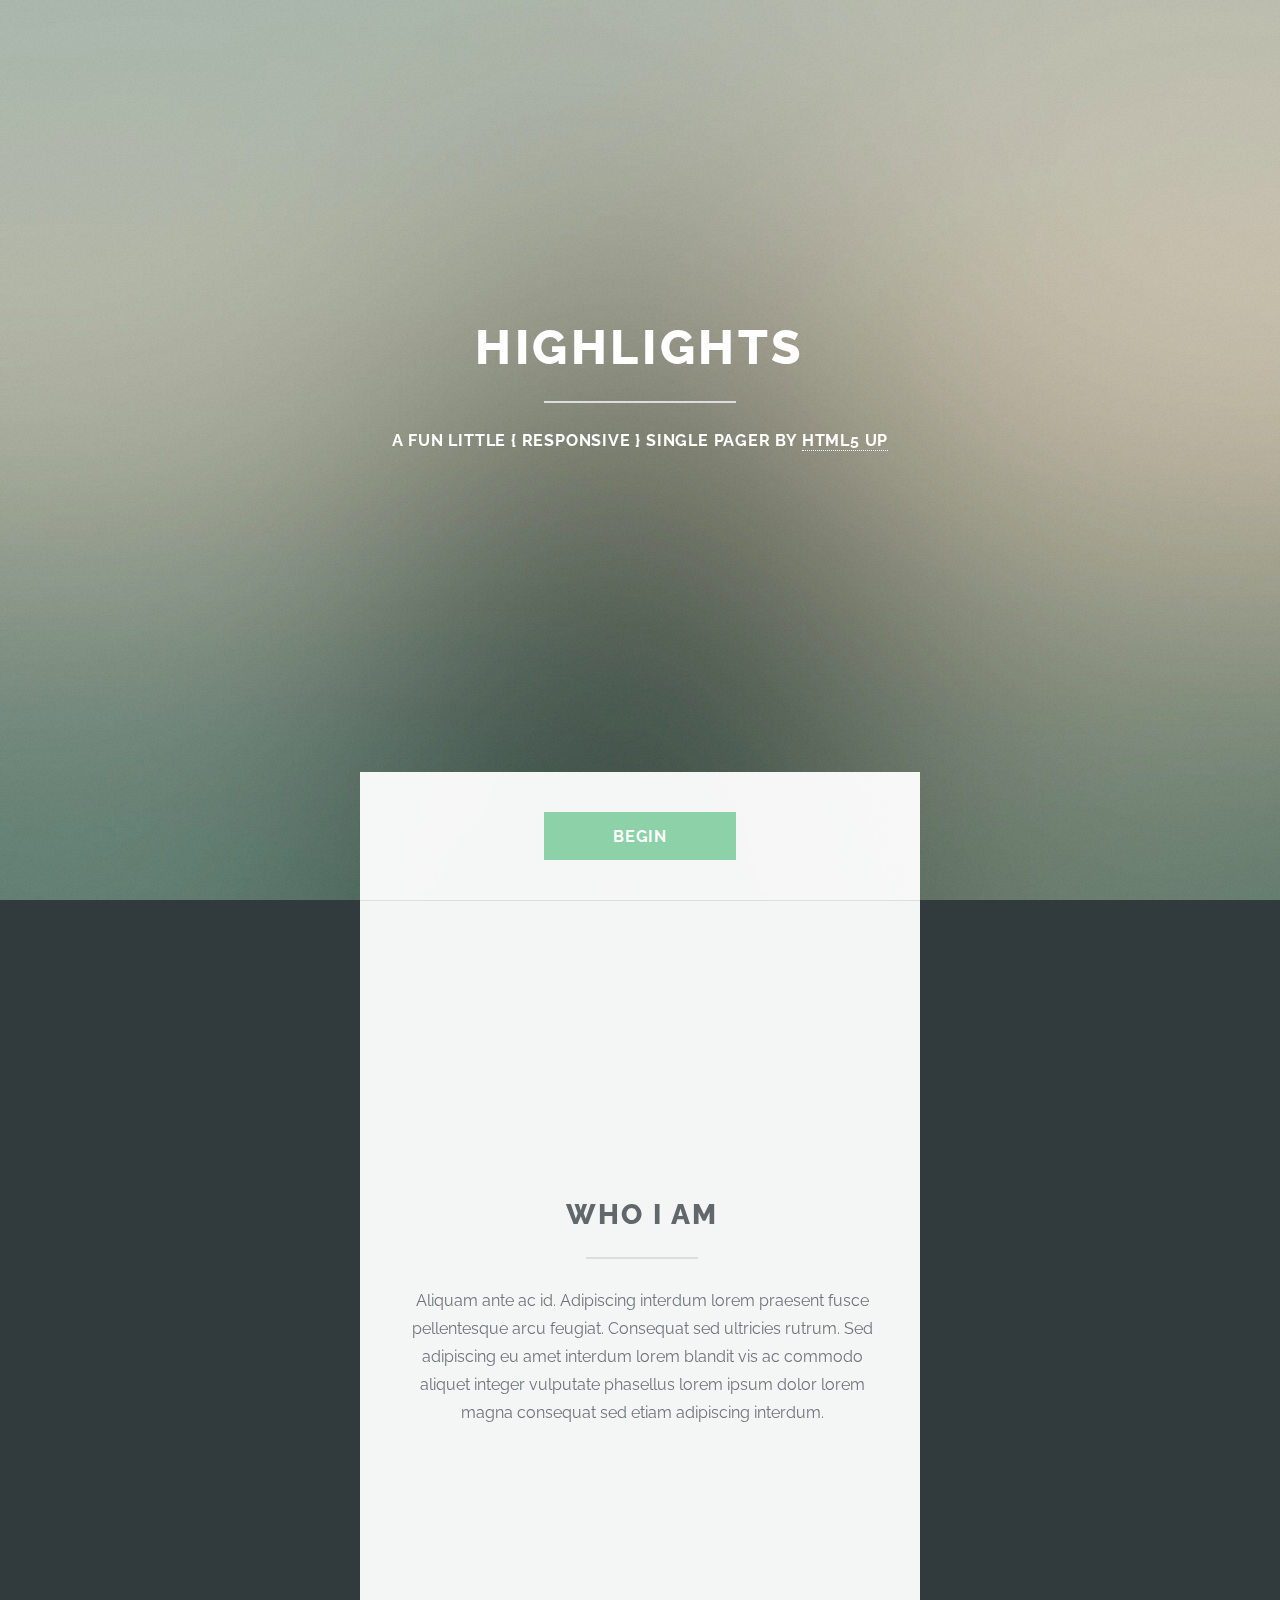
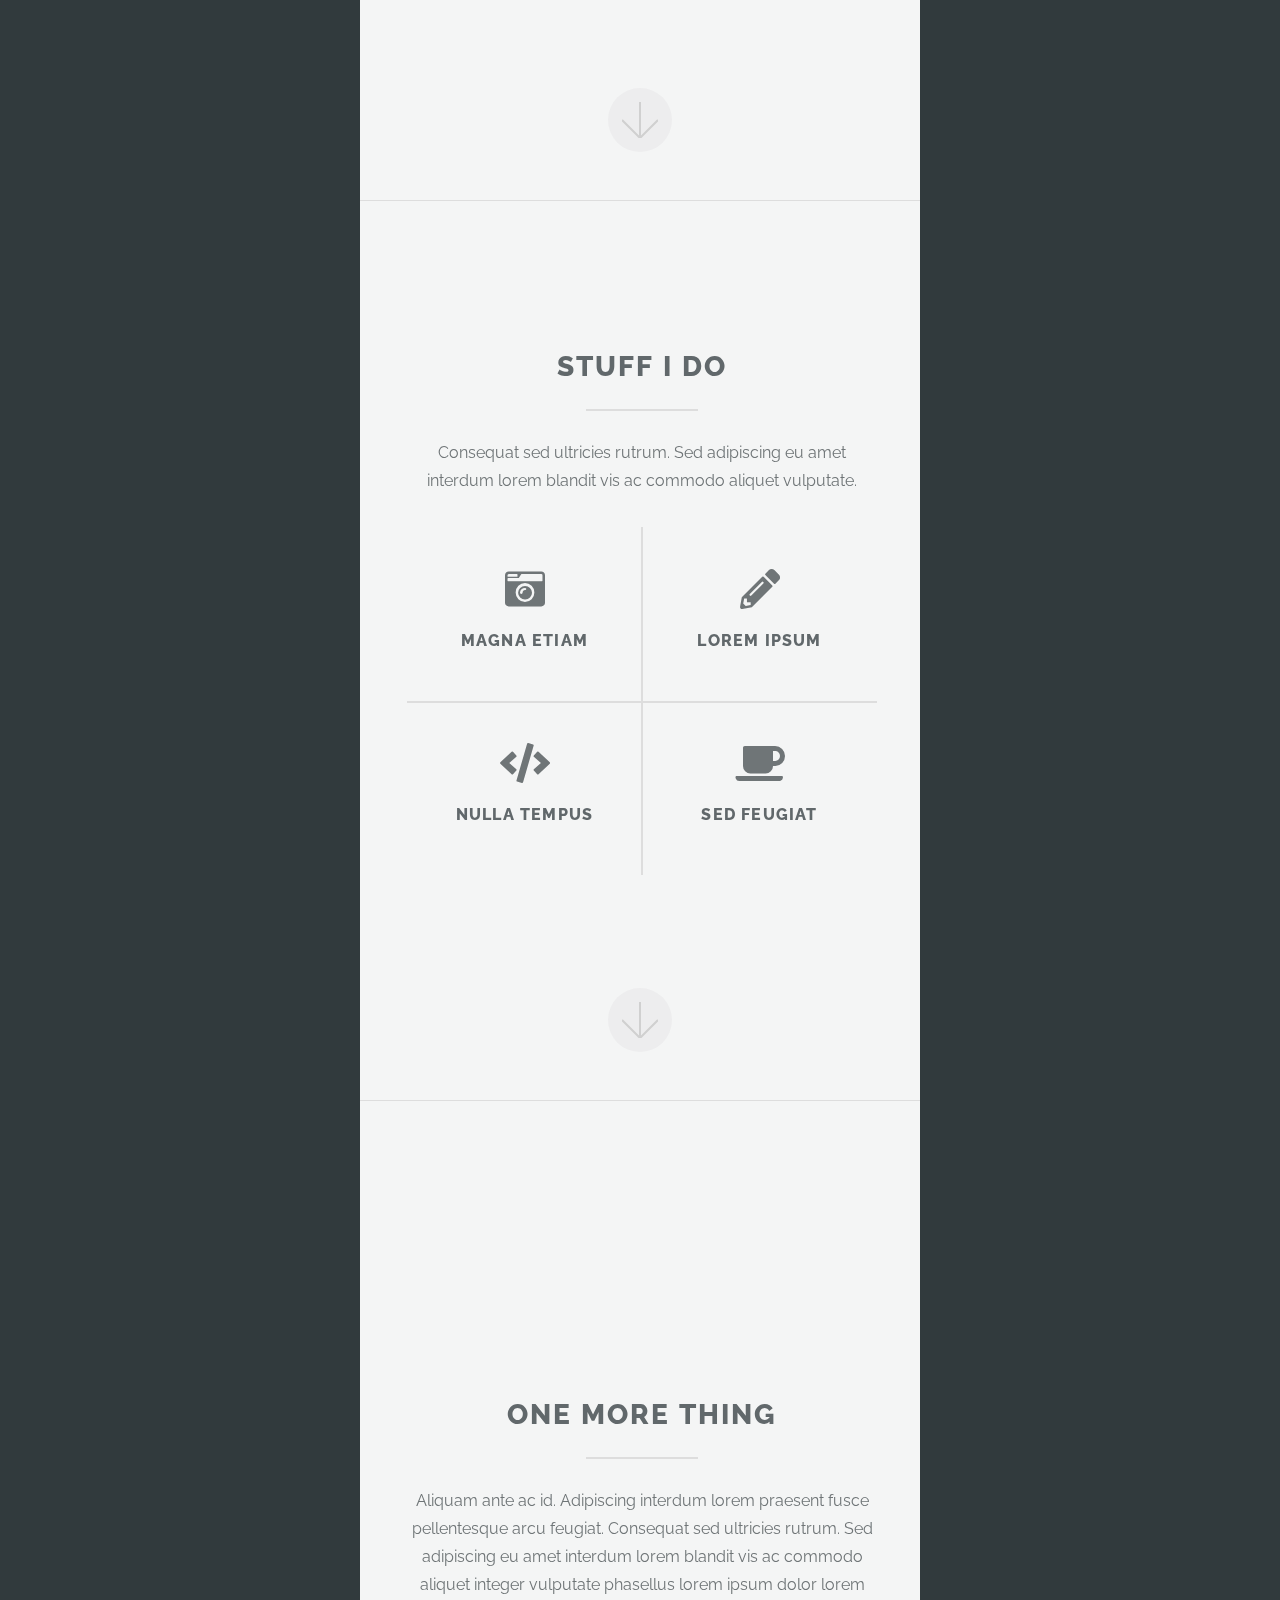
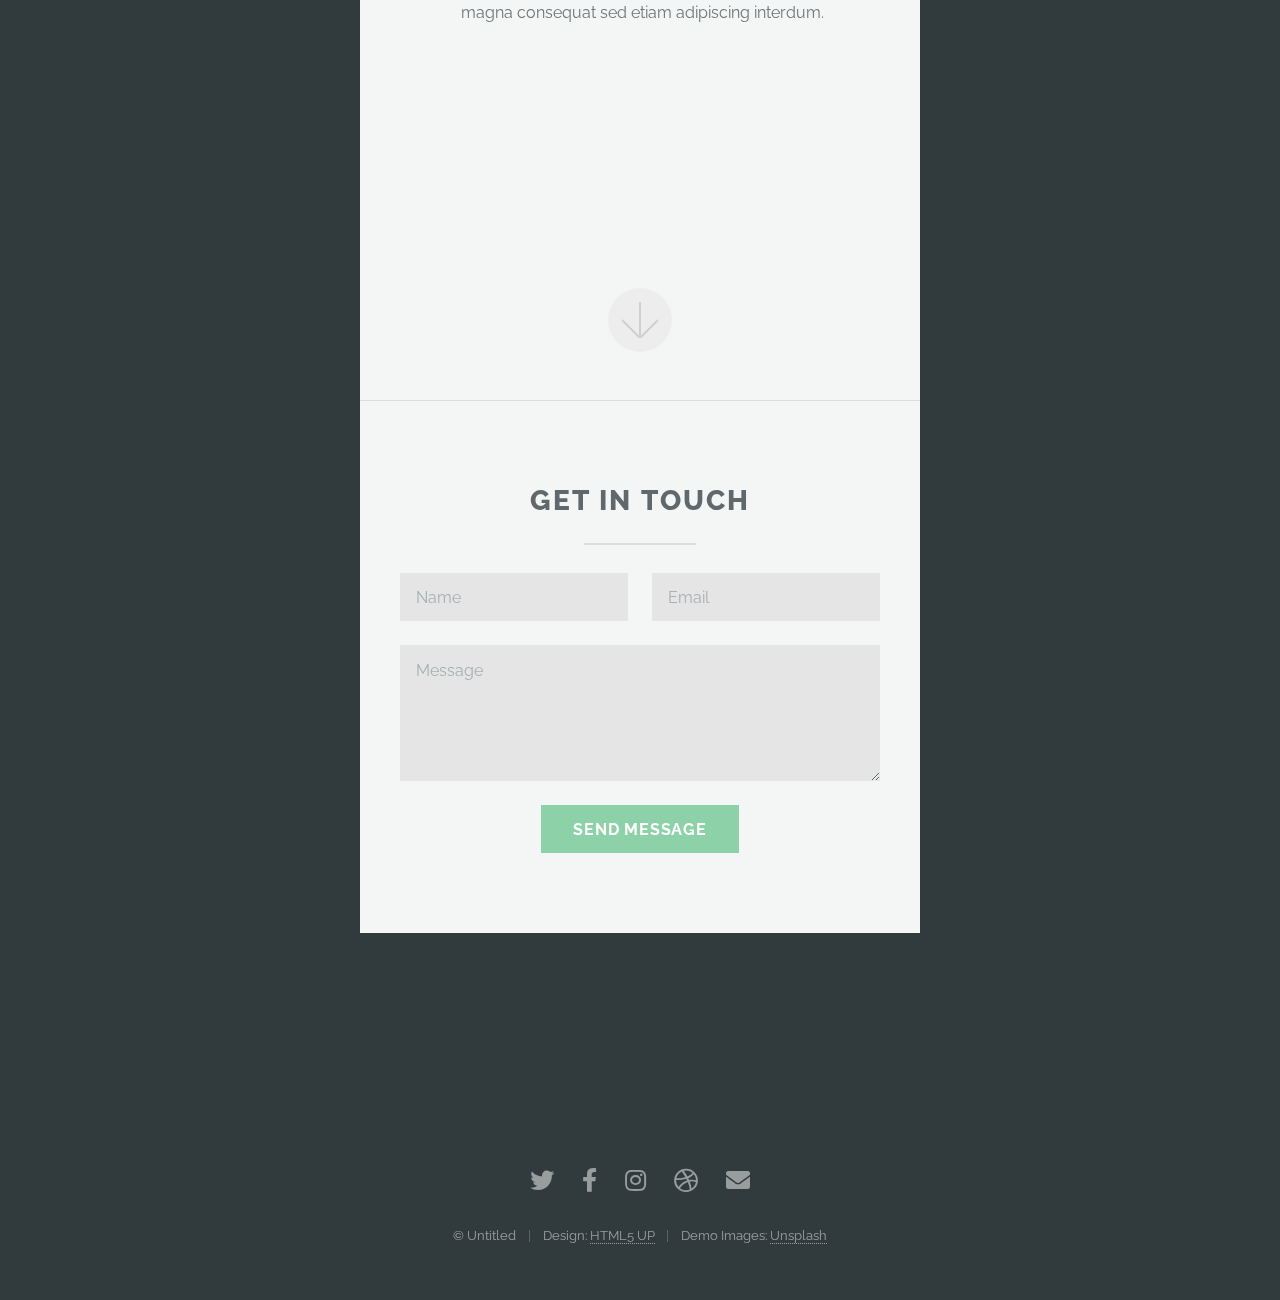
==== index.html @ 82fbf10f "00" ====
<!DOCTYPE HTML>
<!--
	Highlights by HTML5 UP
	html5up.net | @ajlkn
	Free for personal and commercial use under the CCA 3.0 license (html5up.net/license)
-->
<html>
	<head>
		<title>Highlights by HTML5 UP</title>
		<meta charset="utf-8" />
		<meta name="viewport" content="width=device-width, initial-scale=1, user-scalable=no" />
		<link rel="stylesheet" href="assets/css/main.css" />
	</head>
	<body class="is-preload">

		<!-- Header -->
			<section id="header">
				<header class="major">
					<h1>Highlights</h1>
					<p>A fun little { responsive } single pager by <a href="http://html5up.net">HTML5 UP</a></p>
				</header>
				<div class="container">
					<ul class="actions special">
						<li><a href="#one" class="button primary scrolly">Begin</a></li>
					</ul>
				</div>
			</section>

		<!-- One -->
			<section id="one" class="main special">
				<div class="container">
					<span class="image fit primary"><img src="images/pic01.jpg" alt="" /></span>
					<div class="content">
						<header class="major">
							<h2>Who I am</h2>
						</header>
						<p>Aliquam ante ac id. Adipiscing interdum lorem praesent fusce pellentesque arcu feugiat. Consequat sed ultricies rutrum. Sed adipiscing eu amet interdum lorem blandit vis ac commodo aliquet integer vulputate phasellus lorem ipsum dolor lorem magna consequat sed etiam adipiscing interdum.</p>
					</div>
					<a href="#two" class="goto-next scrolly">Next</a>
				</div>
			</section>

		<!-- Two -->
			<section id="two" class="main special">
				<div class="container">
					<span class="image fit primary"><img src="images/pic02.jpg" alt="" /></span>
					<div class="content">
						<header class="major">
							<h2>Stuff I do</h2>
						</header>
						<p>Consequat sed ultricies rutrum. Sed adipiscing eu amet interdum lorem blandit vis ac commodo aliquet vulputate.</p>
						<ul class="icons-grid">
							<li>
								<span class="icon solid major fa-camera-retro"></span>
								<h3>Magna Etiam</h3>
							</li>
							<li>
								<span class="icon solid major fa-pencil-alt"></span>
								<h3>Lorem Ipsum</h3>
							</li>
							<li>
								<span class="icon solid major fa-code"></span>
								<h3>Nulla Tempus</h3>
							</li>
							<li>
								<span class="icon solid major fa-coffee"></span>
								<h3>Sed Feugiat</h3>
							</li>
						</ul>
					</div>
					<a href="#three" class="goto-next scrolly">Next</a>
				</div>
			</section>

		<!-- Three -->
			<section id="three" class="main special">
				<div class="container">
					<span class="image fit primary"><img src="images/pic03.jpg" alt="" /></span>
					<div class="content">
						<header class="major">
							<h2>One more thing</h2>
						</header>
						<p>Aliquam ante ac id. Adipiscing interdum lorem praesent fusce pellentesque arcu feugiat. Consequat sed ultricies rutrum. Sed adipiscing eu amet interdum lorem blandit vis ac commodo aliquet integer vulputate phasellus lorem ipsum dolor lorem magna consequat sed etiam adipiscing interdum.</p>
					</div>
					<a href="#footer" class="goto-next scrolly">Next</a>
				</div>
			</section>

		<!-- Four -->
		<!--
			<section id="four" class="main">
				<div class="container">
					<div class="content">
						<header class="major">
							<h2>Elements</h2>
						</header>
						<section>
							<h4>Text</h4>
							<p>This is <b>bold</b> and this is <strong>strong</strong>. This is <i>italic</i> and this is <em>emphasized</em>.
							This is <sup>superscript</sup> text and this is <sub>subscript</sub> text.
							This is <u>underlined</u> and this is code: <code>for (;;) { ... }</code>. Finally, <a href="#">this is a link</a>.</p>
							<hr />
							<header>
								<h4>Heading with a Subtitle</h4>
								<p>Lorem ipsum dolor sit amet nullam id egestas urna aliquam</p>
							</header>
							<p>Nunc lacinia ante nunc ac lobortis. Interdum adipiscing gravida odio porttitor sem non mi integer non faucibus ornare mi ut ante amet placerat aliquet. Volutpat eu sed ante lacinia sapien lorem accumsan varius montes viverra nibh in adipiscing blandit tempus accumsan.</p>
							<header>
								<h5>Heading with a Subtitle</h5>
								<p>Lorem ipsum dolor sit amet nullam id egestas urna aliquam</p>
							</header>
							<p>Nunc lacinia ante nunc ac lobortis. Interdum adipiscing gravida odio porttitor sem non mi integer non faucibus ornare mi ut ante amet placerat aliquet. Volutpat eu sed ante lacinia sapien lorem accumsan varius montes viverra nibh in adipiscing blandit tempus accumsan.</p>
							<hr />
							<h2>Heading Level 2</h2>
							<h3>Heading Level 3</h3>
							<h4>Heading Level 4</h4>
							<h5>Heading Level 5</h5>
							<h6>Heading Level 6</h6>
							<hr />
							<h5>Blockquote</h5>
							<blockquote>Fringilla nisl. Donec accumsan interdum nisi, quis tincidunt felis sagittis eget tempus euismod. Vestibulum ante ipsum primis in faucibus vestibulum. Blandit adipiscing eu felis iaculis volutpat ac adipiscing accumsan faucibus. Vestibulum ante ipsum primis in faucibus lorem ipsum dolor sit amet nullam adipiscing eu felis.</blockquote>
							<h5>Preformatted</h5>
							<pre><code>i = 0;

while (!deck.isInOrder()) {
  print 'Iteration ' + i;
  deck.shuffle();
  i++;
}

print 'It took ' + i + ' iterations to sort the deck.';</code></pre>
						</section>

						<section>
							<h4>Lists</h4>
							<div class="row">
								<div class="col-6 col-12-medium">
									<h5>Unordered</h5>
									<ul>
										<li>Dolor pulvinar etiam.</li>
										<li>Sagittis adipiscing.</li>
										<li>Felis enim feugiat.</li>
									</ul>
									<h5>Alternate</h5>
									<ul class="alt">
										<li>Dolor pulvinar etiam.</li>
										<li>Sagittis adipiscing.</li>
										<li>Felis enim feugiat.</li>
									</ul>
								</div>
								<div class="col-6 col-12-medium">
									<h5>Ordered</h5>
									<ol>
										<li>Dolor pulvinar etiam.</li>
										<li>Etiam vel felis viverra.</li>
										<li>Felis enim feugiat.</li>
										<li>Dolor pulvinar etiam.</li>
										<li>Etiam vel felis lorem.</li>
										<li>Felis enim et feugiat.</li>
									</ol>
									<h5>Icons</h5>
									<ul class="icons">
										<li><a href="#" class="icon brands fa-twitter"><span class="label">Twitter</span></a></li>
										<li><a href="#" class="icon brands fa-facebook-f"><span class="label">Facebook</span></a></li>
										<li><a href="#" class="icon brands fa-instagram"><span class="label">Instagram</span></a></li>
										<li><a href="#" class="icon brands fa-github"><span class="label">Github</span></a></li>
									</ul>
								</div>
							</div>
							<h5>Actions</h5>
							<ul class="actions">
								<li><a href="#" class="button primary">Default</a></li>
								<li><a href="#" class="button">Default</a></li>
							</ul>
							<ul class="actions small">
								<li><a href="#" class="button primary small">Small</a></li>
								<li><a href="#" class="button small">Small</a></li>
							</ul>
							<div class="row">
								<div class="col-6 col-12-small">
									<ul class="actions stacked">
										<li><a href="#" class="button primary">Default</a></li>
										<li><a href="#" class="button">Default</a></li>
									</ul>
								</div>
								<div class="col-6 col-12-small">
									<ul class="actions stacked">
										<li><a href="#" class="button primary small">Small</a></li>
										<li><a href="#" class="button small">Small</a></li>
									</ul>
								</div>
								<div class="col-6 col-12-small">
									<ul class="actions stacked">
										<li><a href="#" class="button primary fit">Default</a></li>
										<li><a href="#" class="button fit">Default</a></li>
									</ul>
								</div>
								<div class="col-6 col-12-small">
									<ul class="actions stacked">
										<li><a href="#" class="button primary small fit">Small</a></li>
										<li><a href="#" class="button small fit">Small</a></li>
									</ul>
								</div>
							</div>
						</section>

						<section>
							<h4>Table</h4>
							<h5>Default</h5>
							<div class="table-wrapper">
								<table>
									<thead>
										<tr>
											<th>Name</th>
											<th>Description</th>
											<th>Price</th>
										</tr>
									</thead>
									<tbody>
										<tr>
											<td>Item One</td>
											<td>Ante turpis integer aliquet porttitor.</td>
											<td>29.99</td>
										</tr>
										<tr>
											<td>Item Two</td>
											<td>Vis ac commodo adipiscing arcu aliquet.</td>
											<td>19.99</td>
										</tr>
										<tr>
											<td>Item Three</td>
											<td> Morbi faucibus arcu accumsan lorem.</td>
											<td>29.99</td>
										</tr>
										<tr>
											<td>Item Four</td>
											<td>Vitae integer tempus condimentum.</td>
											<td>19.99</td>
										</tr>
										<tr>
											<td>Item Five</td>
											<td>Ante turpis integer aliquet porttitor.</td>
											<td>29.99</td>
										</tr>
									</tbody>
									<tfoot>
										<tr>
											<td colspan="2"></td>
											<td>100.00</td>
										</tr>
									</tfoot>
								</table>
							</div>

							<h5>Alternate</h5>
							<div class="table-wrapper">
								<table class="alt">
									<thead>
										<tr>
											<th>Name</th>
											<th>Description</th>
											<th>Price</th>
										</tr>
									</thead>
									<tbody>
										<tr>
											<td>Item One</td>
											<td>Ante turpis integer aliquet porttitor.</td>
											<td>29.99</td>
										</tr>
										<tr>
											<td>Item Two</td>
											<td>Vis ac commodo adipiscing arcu aliquet.</td>
											<td>19.99</td>
										</tr>
										<tr>
											<td>Item Three</td>
											<td> Morbi faucibus arcu accumsan lorem.</td>
											<td>29.99</td>
										</tr>
										<tr>
											<td>Item Four</td>
											<td>Vitae integer tempus condimentum.</td>
											<td>19.99</td>
										</tr>
										<tr>
											<td>Item Five</td>
											<td>Ante turpis integer aliquet porttitor.</td>
											<td>29.99</td>
										</tr>
									</tbody>
									<tfoot>
										<tr>
											<td colspan="2"></td>
											<td>100.00</td>
										</tr>
									</tfoot>
								</table>
							</div>
						</section>

						<section>
							<h4>Buttons</h4>
							<ul class="actions">
								<li><a href="#" class="button primary">Primary</a></li>
								<li><a href="#" class="button">Default</a></li>
							</ul>
							<ul class="actions">
								<li><a href="#" class="button">Default</a></li>
								<li><a href="#" class="button small">Small</a></li>
							</ul>
							<ul class="actions fit">
								<li><a href="#" class="button primary fit">Fit</a></li>
								<li><a href="#" class="button fit">Fit</a></li>
							</ul>
							<ul class="actions fit small">
								<li><a href="#" class="button primary fit small">Fit + Small</a></li>
								<li><a href="#" class="button fit small">Fit + Small</a></li>
							</ul>
							<ul class="actions">
								<li><a href="#" class="button primary icon solid fa-download">Icon</a></li>
								<li><a href="#" class="button icon solid fa-download">Icon</a></li>
							</ul>
							<ul class="actions">
								<li><span class="button primary disabled">Disabled</span></li>
								<li><span class="button disabled">Disabled</span></li>
							</ul>
						</section>

						<section>
							<h4>Form</h4>
							<form method="post" action="#">
								<div class="row gtr-uniform">
									<div class="col-6 col-12-xsmall">
										<input type="text" name="demo-name" id="demo-name" value="" placeholder="Name" />
									</div>
									<div class="col-6 col-12-xsmall">
										<input type="email" name="demo-email" id="demo-email" value="" placeholder="Email" />
									</div>
									<div class="col-12">
										<select name="demo-category" id="demo-category">
											<option value="">- Category -</option>
											<option value="1">Manufacturing</option>
											<option value="1">Shipping</option>
											<option value="1">Administration</option>
											<option value="1">Human Resources</option>
										</select>
									</div>
									<div class="col-4 col-12-small">
										<input type="radio" id="demo-priority-low" name="demo-priority" checked>
										<label for="demo-priority-low">Low</label>
									</div>
									<div class="col-4 col-12-small">
										<input type="radio" id="demo-priority-normal" name="demo-priority">
										<label for="demo-priority-normal">Normal</label>
									</div>
									<div class="col-4 col-12-small">
										<input type="radio" id="demo-priority-high" name="demo-priority">
										<label for="demo-priority-high">High</label>
									</div>
									<div class="col-6 col-12-small">
										<input type="checkbox" id="demo-copy" name="demo-copy">
										<label for="demo-copy">Email me a copy</label>
									</div>
									<div class="col-6 col-12-small">
										<input type="checkbox" id="demo-human" name="demo-human" checked>
										<label for="demo-human">Not a robot</label>
									</div>
									<div class="col-12">
										<textarea name="demo-message" id="demo-message" placeholder="Enter your message" rows="6"></textarea>
									</div>
									<div class="col-12">
										<ul class="actions">
											<li><input type="submit" value="Send Message" class="primary" /></li>
											<li><input type="reset" value="Reset" /></li>
										</ul>
									</div>
								</div>
							</form>
						</section>

						<section>
							<h4>Image</h4>
							<h5>Fit</h5>
							<div class="box alt">
								<div class="row gtr-uniform gtr-50">
									<div class="col-12"><span class="image fit"><img src="images/pic04.jpg" alt="" /></span></div>
									<div class="col-4"><span class="image fit"><img src="images/pic04.jpg" alt="" /></span></div>
									<div class="col-4"><span class="image fit"><img src="images/pic04.jpg" alt="" /></span></div>
									<div class="col-4"><span class="image fit"><img src="images/pic04.jpg" alt="" /></span></div>
									<div class="col-4"><span class="image fit"><img src="images/pic04.jpg" alt="" /></span></div>
									<div class="col-4"><span class="image fit"><img src="images/pic04.jpg" alt="" /></span></div>
									<div class="col-4"><span class="image fit"><img src="images/pic04.jpg" alt="" /></span></div>
									<div class="col-4"><span class="image fit"><img src="images/pic04.jpg" alt="" /></span></div>
									<div class="col-4"><span class="image fit"><img src="images/pic04.jpg" alt="" /></span></div>
									<div class="col-4"><span class="image fit"><img src="images/pic04.jpg" alt="" /></span></div>
								</div>
							</div>
							<h5>Left &amp; Right</h5>
							<p><span class="image left"><img src="images/pic05.jpg" alt="" /></span>Fringilla nisl. Donec accumsan interdum nisi, quis tincidunt felis sagittis eget. tempus euismod. Vestibulum ante ipsum primis in faucibus vestibulum. Blandit adipiscing eu felis iaculis volutpat ac adipiscing accumsan eu faucibus. Integer ac pellentesque praesent tincidunt felis sagittis eget. tempus euismod. Vestibulum ante ipsum primis in faucibus vestibulum. Blandit adipiscing eu felis iaculis volutpat ac adipiscing accumsan eu faucibus. Integer ac pellentesque praesent. Donec accumsan interdum nisi, quis tincidunt felis sagittis eget. tempus euismod. Vestibulum ante ipsum primis in faucibus vestibulum. Blandit adipiscing eu felis iaculis volutpat ac adipiscing accumsan eu faucibus. Integer ac pellentesque praesent tincidunt felis sagittis eget. tempus euismod. Vestibulum ante ipsum primis in faucibus vestibulum. Blandit adipiscing eu felis iaculis volutpat ac adipiscing accumsan eu faucibus. Integer ac pellentesque praesent.</p>
							<p><span class="image right"><img src="images/pic05.jpg" alt="" /></span>Fringilla nisl. Donec accumsan interdum nisi, quis tincidunt felis sagittis eget. tempus euismod. Vestibulum ante ipsum primis in faucibus vestibulum. Blandit adipiscing eu felis iaculis volutpat ac adipiscing accumsan eu faucibus. Integer ac pellentesque praesent tincidunt felis sagittis eget. tempus euismod. Vestibulum ante ipsum primis in faucibus vestibulum. Blandit adipiscing eu felis iaculis volutpat ac adipiscing accumsan eu faucibus. Integer ac pellentesque praesent. Donec accumsan interdum nisi, quis tincidunt felis sagittis eget. tempus euismod. Vestibulum ante ipsum primis in faucibus vestibulum. Blandit adipiscing eu felis iaculis volutpat ac adipiscing accumsan eu faucibus. Integer ac pellentesque praesent tincidunt felis sagittis eget. tempus euismod. Vestibulum ante ipsum primis in faucibus vestibulum. Blandit adipiscing eu felis iaculis volutpat ac adipiscing accumsan eu faucibus. Integer ac pellentesque praesent.</p>
						</section>

					</div>
					<a href="#footer" class="goto-next scrolly">Next</a>
				</div>
			</section>
		-->

		<!-- Footer -->
			<section id="footer">
				<div class="container">
					<header class="major">
						<h2>Get in touch</h2>
					</header>
					<form method="post" action="#">
						<div class="row gtr-uniform">
							<div class="col-6 col-12-xsmall"><input type="text" name="name" id="name" placeholder="Name" /></div>
							<div class="col-6 col-12-xsmall"><input type="email" name="email" id="email" placeholder="Email" /></div>
							<div class="col-12"><textarea name="message" id="message" placeholder="Message" rows="4"></textarea></div>
							<div class="col-12">
								<ul class="actions special">
									<li><input type="submit" value="Send Message" class="primary" /></li>
								</ul>
							</div>
						</div>
					</form>
				</div>
				<footer>
					<ul class="icons">
						<li><a href="#" class="icon brands alt fa-twitter"><span class="label">Twitter</span></a></li>
						<li><a href="#" class="icon brands alt fa-facebook-f"><span class="label">Facebook</span></a></li>
						<li><a href="#" class="icon brands alt fa-instagram"><span class="label">Instagram</span></a></li>
						<li><a href="#" class="icon brands alt fa-dribbble"><span class="label">Dribbble</span></a></li>
						<li><a href="#" class="icon solid alt fa-envelope"><span class="label">Email</span></a></li>
					</ul>
					<ul class="copyright">
						<li>&copy; Untitled</li><li>Design: <a href="http://html5up.net">HTML5 UP</a></li><li>Demo Images: <a href="http://unsplash.com">Unsplash</a></li>
					</ul>
				</footer>
			</section>

		<!-- Scripts -->
			<script src="assets/js/jquery.min.js"></script>
			<script src="assets/js/jquery.scrollex.min.js"></script>
			<script src="assets/js/jquery.scrolly.min.js"></script>
			<script src="assets/js/browser.min.js"></script>
			<script src="assets/js/breakpoints.min.js"></script>
			<script src="assets/js/util.js"></script>
			<script src="assets/js/main.js"></script>

	</body>
</html>
---- assets/css/main.css ----
@import url("fontawesome-all.min.css");
@import url("https://fonts.googleapis.com/css?family=Raleway:400,400italic,700,800");

/*
	Highlights by HTML5 UP
	html5up.net | @ajlkn
	Free for personal and commercial use under the CCA 3.0 license (html5up.net/license)
*/

html, body, div, span, applet, object,
iframe, h1, h2, h3, h4, h5, h6, p, blockquote,
pre, a, abbr, acronym, address, big, cite,
code, del, dfn, em, img, ins, kbd, q, s, samp,
small, strike, strong, sub, sup, tt, var, b,
u, i, center, dl, dt, dd, ol, ul, li, fieldset,
form, label, legend, table, caption, tbody,
tfoot, thead, tr, th, td, article, aside,
canvas, details, embed, figure, figcaption,
footer, header, hgroup, menu, nav, output, ruby,
section, summary, time, mark, audio, video {
	margin: 0;
	padding: 0;
	border: 0;
	font-size: 100%;
	font: inherit;
	vertical-align: baseline;}

article, aside, details, figcaption, figure,
footer, header, hgroup, menu, nav, section {
	display: block;}

body {
	line-height: 1;
}

ol, ul {
	list-style: none;
}

blockquote, q {
	quotes: none;
}

	blockquote:before, blockquote:after, q:before, q:after {
		content: '';
		content: none;
	}

table {
	border-collapse: collapse;
	border-spacing: 0;
}

body {
	-webkit-text-size-adjust: none;
}

mark {
	background-color: transparent;
	color: inherit;
}

input::-moz-focus-inner {
	border: 0;
	padding: 0;
}

input, select, textarea {
	-moz-appearance: none;
	-webkit-appearance: none;
	-ms-appearance: none;
	appearance: none;
}

/* Basic */

	html {
		box-sizing: border-box;
	}

	*, *:before, *:after {
		box-sizing: inherit;
	}

	html {
		background-color: #313a3d;
		background-attachment: fixed,						fixed;
		background-image: url("images/overlay.png"), url("../../images/bg.jpg");
		background-position: top left,					center center;
		background-repeat: repeat,						none;
		background-size: auto,						cover;
	}

	html.is-preload *, html.is-preload *:before, html.is-preload *:after {
		-moz-animation: none !important;
		-webkit-animation: none !important;
		-ms-animation: none !important;
		animation: none !important;
		-moz-transition: none !important;
		-webkit-transition: none !important;
		-ms-transition: none !important;
		transition: none !important;
	}

	html.is-touch {
		height: 100vh;
		overflow: hidden;
	}

		html.is-touch #wrapper {
			-webkit-backface-visibility: hidden;
			-webkit-overflow-scrolling: touch;
			-webkit-transform: translate3d(0, 0, 0);
			height: 100vh;
			overflow: auto;
		}

	body, input, select, textarea {
		color: #6f7577;
		font-family: "Raleway", "Helvetica", sans-serif;
		font-size: 15pt;
		font-weight: 400;
		line-height: 1.75em;
	}

	a {
		-moz-transition: color 0.2s ease-in-out, border-bottom-color 0.2s ease-in-out;
		-webkit-transition: color 0.2s ease-in-out, border-bottom-color 0.2s ease-in-out;
		-ms-transition: color 0.2s ease-in-out, border-bottom-color 0.2s ease-in-out;
		transition: color 0.2s ease-in-out, border-bottom-color 0.2s ease-in-out;
		border-bottom: dotted 1px;
		color: #8cd1a8;
		text-decoration: none;
	}

		a:hover {
			border-bottom-color: transparent !important;
			color: #8cd1a8 !important;
			text-decoration: none;
		}

	strong, b {
		color: #61686b;
		font-weight: 700;
	}

	em, i {
		font-style: italic;
	}

	p {
		margin: 0 0 2em 0;
	}

	h1, h2, h3, h4, h5, h6 {
		color: #61686b;
		font-weight: 800;
		letter-spacing: 0.075em;
		line-height: 1em;
		margin: 0 0 1em 0;
		text-transform: uppercase;
	}

		h1 a, h2 a, h3 a, h4 a, h5 a, h6 a {
			color: inherit;
			text-decoration: none;
		}

	h2 {
		font-size: 1.75em;
		line-height: 1.5em;
	}

	h3 {
		font-size: 1em;
		line-height: 1.5em;
	}

	h4 {
		font-size: 0.9em;
		line-height: 1.5em;
	}

	h5 {
		font-size: 0.8em;
		line-height: 1.5em;
	}

	h6 {
		font-size: 0.7em;
		line-height: 1.5em;
	}

	sub {
		font-size: 0.8em;
		position: relative;
		top: 0.5em;
	}

	sup {
		font-size: 0.8em;
		position: relative;
		top: -0.5em;
	}

	hr {
		border: 0;
		border-bottom: solid 1px #dddddd;
		margin: 2em 0;
	}

		hr.major {
			margin: 3em 0;
		}

	blockquote {
		border-left: solid 6px #dddddd;
		font-style: italic;
		margin: 0 0 2em 0;
		padding: 0.5em 0 0.5em 1.5em;
	}

	code {
		background: rgba(144, 144, 144, 0.075);
		font-family: "Courier New", monospace;
		font-size: 0.9em;
		margin: 0 0.25em;
		padding: 0.25em 0.65em;
	}

	pre {
		-webkit-overflow-scrolling: touch;
		font-family: "Courier New", monospace;
		font-size: 0.9em;
		margin: 0 0 2em 0;
	}

		pre code {
			display: block;
			line-height: 1.75em;
			padding: 1em 1.5em;
			overflow-x: auto;
		}

	.align-left {
		text-align: left;
	}

	.align-center {
		text-align: center;
	}

	.align-right {
		text-align: right;
	}

/* Container */

	.container {
		margin: 0 auto;
		max-width: calc(100% - 4em);
		width: 35em;
	}

		.container.xsmall {
			width: 8.75em;
		}

		.container.small {
			width: 17.5em;
		}

		.container.medium {
			width: 26.25em;
		}

		.container.large {
			width: 43.75em;
		}

		.container.xlarge {
			width: 52.5em;
		}

		.container.max {
			width: 100%;
		}

		@media screen and (max-width: 980px) {

			.container {
				width: 80% !important;
				max-width: 100% !important;
			}

		}

		@media screen and (max-width: 480px) {

			.container {
				width: 100% !important;
			}

		}

/* Row */

	.row {
		display: flex;
		flex-wrap: wrap;
		box-sizing: border-box;
		align-items: stretch;
	}

		.row > * {
			box-sizing: border-box;
		}

		.row.gtr-uniform > * > :last-child {
			margin-bottom: 0;
		}

		.row.aln-left {
			justify-content: flex-start;
		}

		.row.aln-center {
			justify-content: center;
		}

		.row.aln-right {
			justify-content: flex-end;
		}

		.row.aln-top {
			align-items: flex-start;
		}

		.row.aln-middle {
			align-items: center;
		}

		.row.aln-bottom {
			align-items: flex-end;
		}

		.row > .imp {
			order: -1;
		}

		.row > .col-1 {
			width: 8.33333%;
		}

		.row > .off-1 {
			margin-left: 8.33333%;
		}

		.row > .col-2 {
			width: 16.66667%;
		}

		.row > .off-2 {
			margin-left: 16.66667%;
		}

		.row > .col-3 {
			width: 25%;
		}

		.row > .off-3 {
			margin-left: 25%;
		}

		.row > .col-4 {
			width: 33.33333%;
		}

		.row > .off-4 {
			margin-left: 33.33333%;
		}

		.row > .col-5 {
			width: 41.66667%;
		}

		.row > .off-5 {
			margin-left: 41.66667%;
		}

		.row > .col-6 {
			width: 50%;
		}

		.row > .off-6 {
			margin-left: 50%;
		}

		.row > .col-7 {
			width: 58.33333%;
		}

		.row > .off-7 {
			margin-left: 58.33333%;
		}

		.row > .col-8 {
			width: 66.66667%;
		}

		.row > .off-8 {
			margin-left: 66.66667%;
		}

		.row > .col-9 {
			width: 75%;
		}

		.row > .off-9 {
			margin-left: 75%;
		}

		.row > .col-10 {
			width: 83.33333%;
		}

		.row > .off-10 {
			margin-left: 83.33333%;
		}

		.row > .col-11 {
			width: 91.66667%;
		}

		.row > .off-11 {
			margin-left: 91.66667%;
		}

		.row > .col-12 {
			width: 100%;
		}

		.row > .off-12 {
			margin-left: 100%;
		}

		.row.gtr-0 {
			margin-top: 0;
			margin-left: 0em;
		}

			.row.gtr-0 > * {
				padding: 0 0 0 0em;
			}

			.row.gtr-0.gtr-uniform {
				margin-top: 0em;
			}

				.row.gtr-0.gtr-uniform > * {
					padding-top: 0em;
				}

		.row.gtr-25 {
			margin-top: 0;
			margin-left: -0.375em;
		}

			.row.gtr-25 > * {
				padding: 0 0 0 0.375em;
			}

			.row.gtr-25.gtr-uniform {
				margin-top: -0.375em;
			}

				.row.gtr-25.gtr-uniform > * {
					padding-top: 0.375em;
				}

		.row.gtr-50 {
			margin-top: 0;
			margin-left: -0.75em;
		}

			.row.gtr-50 > * {
				padding: 0 0 0 0.75em;
			}

			.row.gtr-50.gtr-uniform {
				margin-top: -0.75em;
			}

				.row.gtr-50.gtr-uniform > * {
					padding-top: 0.75em;
				}

		.row {
			margin-top: 0;
			margin-left: -1.5em;
		}

			.row > * {
				padding: 0 0 0 1.5em;
			}

			.row.gtr-uniform {
				margin-top: -1.5em;
			}

				.row.gtr-uniform > * {
					padding-top: 1.5em;
				}

		.row.gtr-150 {
			margin-top: 0;
			margin-left: -2.25em;
		}

			.row.gtr-150 > * {
				padding: 0 0 0 2.25em;
			}

			.row.gtr-150.gtr-uniform {
				margin-top: -2.25em;
			}

				.row.gtr-150.gtr-uniform > * {
					padding-top: 2.25em;
				}

		.row.gtr-200 {
			margin-top: 0;
			margin-left: -3em;
		}

			.row.gtr-200 > * {
				padding: 0 0 0 3em;
			}

			.row.gtr-200.gtr-uniform {
				margin-top: -3em;
			}

				.row.gtr-200.gtr-uniform > * {
					padding-top: 3em;
				}

		@media screen and (max-width: 1680px) {

			.row {
				display: flex;
				flex-wrap: wrap;
				box-sizing: border-box;
				align-items: stretch;
			}

				.row > * {
					box-sizing: border-box;
				}

				.row.gtr-uniform > * > :last-child {
					margin-bottom: 0;
				}

				.row.aln-left {
					justify-content: flex-start;
				}

				.row.aln-center {
					justify-content: center;
				}

				.row.aln-right {
					justify-content: flex-end;
				}

				.row.aln-top {
					align-items: flex-start;
				}

				.row.aln-middle {
					align-items: center;
				}

				.row.aln-bottom {
					align-items: flex-end;
				}

				.row > .imp-large {
					order: -1;
				}

				.row > .col-1-large {
					width: 8.33333%;
				}

				.row > .off-1-large {
					margin-left: 8.33333%;
				}

				.row > .col-2-large {
					width: 16.66667%;
				}

				.row > .off-2-large {
					margin-left: 16.66667%;
				}

				.row > .col-3-large {
					width: 25%;
				}

				.row > .off-3-large {
					margin-left: 25%;
				}

				.row > .col-4-large {
					width: 33.33333%;
				}

				.row > .off-4-large {
					margin-left: 33.33333%;
				}

				.row > .col-5-large {
					width: 41.66667%;
				}

				.row > .off-5-large {
					margin-left: 41.66667%;
				}

				.row > .col-6-large {
					width: 50%;
				}

				.row > .off-6-large {
					margin-left: 50%;
				}

				.row > .col-7-large {
					width: 58.33333%;
				}

				.row > .off-7-large {
					margin-left: 58.33333%;
				}

				.row > .col-8-large {
					width: 66.66667%;
				}

				.row > .off-8-large {
					margin-left: 66.66667%;
				}

				.row > .col-9-large {
					width: 75%;
				}

				.row > .off-9-large {
					margin-left: 75%;
				}

				.row > .col-10-large {
					width: 83.33333%;
				}

				.row > .off-10-large {
					margin-left: 83.33333%;
				}

				.row > .col-11-large {
					width: 91.66667%;
				}

				.row > .off-11-large {
					margin-left: 91.66667%;
				}

				.row > .col-12-large {
					width: 100%;
				}

				.row > .off-12-large {
					margin-left: 100%;
				}

				.row.gtr-0 {
					margin-top: 0;
					margin-left: 0em;
				}

					.row.gtr-0 > * {
						padding: 0 0 0 0em;
					}

					.row.gtr-0.gtr-uniform {
						margin-top: 0em;
					}

						.row.gtr-0.gtr-uniform > * {
							padding-top: 0em;
						}

				.row.gtr-25 {
					margin-top: 0;
					margin-left: -0.375em;
				}

					.row.gtr-25 > * {
						padding: 0 0 0 0.375em;
					}

					.row.gtr-25.gtr-uniform {
						margin-top: -0.375em;
					}

						.row.gtr-25.gtr-uniform > * {
							padding-top: 0.375em;
						}

				.row.gtr-50 {
					margin-top: 0;
					margin-left: -0.75em;
				}

					.row.gtr-50 > * {
						padding: 0 0 0 0.75em;
					}

					.row.gtr-50.gtr-uniform {
						margin-top: -0.75em;
					}

						.row.gtr-50.gtr-uniform > * {
							padding-top: 0.75em;
						}

				.row {
					margin-top: 0;
					margin-left: -1.5em;
				}

					.row > * {
						padding: 0 0 0 1.5em;
					}

					.row.gtr-uniform {
						margin-top: -1.5em;
					}

						.row.gtr-uniform > * {
							padding-top: 1.5em;
						}

				.row.gtr-150 {
					margin-top: 0;
					margin-left: -2.25em;
				}

					.row.gtr-150 > * {
						padding: 0 0 0 2.25em;
					}

					.row.gtr-150.gtr-uniform {
						margin-top: -2.25em;
					}

						.row.gtr-150.gtr-uniform > * {
							padding-top: 2.25em;
						}

				.row.gtr-200 {
					margin-top: 0;
					margin-left: -3em;
				}

					.row.gtr-200 > * {
						padding: 0 0 0 3em;
					}

					.row.gtr-200.gtr-uniform {
						margin-top: -3em;
					}

						.row.gtr-200.gtr-uniform > * {
							padding-top: 3em;
						}

		}

		@media screen and (max-width: 980px) {

			.row {
				display: flex;
				flex-wrap: wrap;
				box-sizing: border-box;
				align-items: stretch;
			}

				.row > * {
					box-sizing: border-box;
				}

				.row.gtr-uniform > * > :last-child {
					margin-bottom: 0;
				}

				.row.aln-left {
					justify-content: flex-start;
				}

				.row.aln-center {
					justify-content: center;
				}

				.row.aln-right {
					justify-content: flex-end;
				}

				.row.aln-top {
					align-items: flex-start;
				}

				.row.aln-middle {
					align-items: center;
				}

				.row.aln-bottom {
					align-items: flex-end;
				}

				.row > .imp-medium {
					order: -1;
				}

				.row > .col-1-medium {
					width: 8.33333%;
				}

				.row > .off-1-medium {
					margin-left: 8.33333%;
				}

				.row > .col-2-medium {
					width: 16.66667%;
				}

				.row > .off-2-medium {
					margin-left: 16.66667%;
				}

				.row > .col-3-medium {
					width: 25%;
				}

				.row > .off-3-medium {
					margin-left: 25%;
				}

				.row > .col-4-medium {
					width: 33.33333%;
				}

				.row > .off-4-medium {
					margin-left: 33.33333%;
				}

				.row > .col-5-medium {
					width: 41.66667%;
				}

				.row > .off-5-medium {
					margin-left: 41.66667%;
				}

				.row > .col-6-medium {
					width: 50%;
				}

				.row > .off-6-medium {
					margin-left: 50%;
				}

				.row > .col-7-medium {
					width: 58.33333%;
				}

				.row > .off-7-medium {
					margin-left: 58.33333%;
				}

				.row > .col-8-medium {
					width: 66.66667%;
				}

				.row > .off-8-medium {
					margin-left: 66.66667%;
				}

				.row > .col-9-medium {
					width: 75%;
				}

				.row > .off-9-medium {
					margin-left: 75%;
				}

				.row > .col-10-medium {
					width: 83.33333%;
				}

				.row > .off-10-medium {
					margin-left: 83.33333%;
				}

				.row > .col-11-medium {
					width: 91.66667%;
				}

				.row > .off-11-medium {
					margin-left: 91.66667%;
				}

				.row > .col-12-medium {
					width: 100%;
				}

				.row > .off-12-medium {
					margin-left: 100%;
				}

				.row.gtr-0 {
					margin-top: 0;
					margin-left: 0em;
				}

					.row.gtr-0 > * {
						padding: 0 0 0 0em;
					}

					.row.gtr-0.gtr-uniform {
						margin-top: 0em;
					}

						.row.gtr-0.gtr-uniform > * {
							padding-top: 0em;
						}

				.row.gtr-25 {
					margin-top: 0;
					margin-left: -0.375em;
				}

					.row.gtr-25 > * {
						padding: 0 0 0 0.375em;
					}

					.row.gtr-25.gtr-uniform {
						margin-top: -0.375em;
					}

						.row.gtr-25.gtr-uniform > * {
							padding-top: 0.375em;
						}

				.row.gtr-50 {
					margin-top: 0;
					margin-left: -0.75em;
				}

					.row.gtr-50 > * {
						padding: 0 0 0 0.75em;
					}

					.row.gtr-50.gtr-uniform {
						margin-top: -0.75em;
					}

						.row.gtr-50.gtr-uniform > * {
							padding-top: 0.75em;
						}

				.row {
					margin-top: 0;
					margin-left: -1.5em;
				}

					.row > * {
						padding: 0 0 0 1.5em;
					}

					.row.gtr-uniform {
						margin-top: -1.5em;
					}

						.row.gtr-uniform > * {
							padding-top: 1.5em;
						}

				.row.gtr-150 {
					margin-top: 0;
					margin-left: -2.25em;
				}

					.row.gtr-150 > * {
						padding: 0 0 0 2.25em;
					}

					.row.gtr-150.gtr-uniform {
						margin-top: -2.25em;
					}

						.row.gtr-150.gtr-uniform > * {
							padding-top: 2.25em;
						}

				.row.gtr-200 {
					margin-top: 0;
					margin-left: -3em;
				}

					.row.gtr-200 > * {
						padding: 0 0 0 3em;
					}

					.row.gtr-200.gtr-uniform {
						margin-top: -3em;
					}

						.row.gtr-200.gtr-uniform > * {
							padding-top: 3em;
						}

		}

		@media screen and (max-width: 736px) {

			.row {
				display: flex;
				flex-wrap: wrap;
				box-sizing: border-box;
				align-items: stretch;
			}

				.row > * {
					box-sizing: border-box;
				}

				.row.gtr-uniform > * > :last-child {
					margin-bottom: 0;
				}

				.row.aln-left {
					justify-content: flex-start;
				}

				.row.aln-center {
					justify-content: center;
				}

				.row.aln-right {
					justify-content: flex-end;
				}

				.row.aln-top {
					align-items: flex-start;
				}

				.row.aln-middle {
					align-items: center;
				}

				.row.aln-bottom {
					align-items: flex-end;
				}

				.row > .imp-small {
					order: -1;
				}

				.row > .col-1-small {
					width: 8.33333%;
				}

				.row > .off-1-small {
					margin-left: 8.33333%;
				}

				.row > .col-2-small {
					width: 16.66667%;
				}

				.row > .off-2-small {
					margin-left: 16.66667%;
				}

				.row > .col-3-small {
					width: 25%;
				}

				.row > .off-3-small {
					margin-left: 25%;
				}

				.row > .col-4-small {
					width: 33.33333%;
				}

				.row > .off-4-small {
					margin-left: 33.33333%;
				}

				.row > .col-5-small {
					width: 41.66667%;
				}

				.row > .off-5-small {
					margin-left: 41.66667%;
				}

				.row > .col-6-small {
					width: 50%;
				}

				.row > .off-6-small {
					margin-left: 50%;
				}

				.row > .col-7-small {
					width: 58.33333%;
				}

				.row > .off-7-small {
					margin-left: 58.33333%;
				}

				.row > .col-8-small {
					width: 66.66667%;
				}

				.row > .off-8-small {
					margin-left: 66.66667%;
				}

				.row > .col-9-small {
					width: 75%;
				}

				.row > .off-9-small {
					margin-left: 75%;
				}

				.row > .col-10-small {
					width: 83.33333%;
				}

				.row > .off-10-small {
					margin-left: 83.33333%;
				}

				.row > .col-11-small {
					width: 91.66667%;
				}

				.row > .off-11-small {
					margin-left: 91.66667%;
				}

				.row > .col-12-small {
					width: 100%;
				}

				.row > .off-12-small {
					margin-left: 100%;
				}

				.row.gtr-0 {
					margin-top: 0;
					margin-left: 0em;
				}

					.row.gtr-0 > * {
						padding: 0 0 0 0em;
					}

					.row.gtr-0.gtr-uniform {
						margin-top: 0em;
					}

						.row.gtr-0.gtr-uniform > * {
							padding-top: 0em;
						}

				.row.gtr-25 {
					margin-top: 0;
					margin-left: -0.25em;
				}

					.row.gtr-25 > * {
						padding: 0 0 0 0.25em;
					}

					.row.gtr-25.gtr-uniform {
						margin-top: -0.25em;
					}

						.row.gtr-25.gtr-uniform > * {
							padding-top: 0.25em;
						}

				.row.gtr-50 {
					margin-top: 0;
					margin-left: -0.5em;
				}

					.row.gtr-50 > * {
						padding: 0 0 0 0.5em;
					}

					.row.gtr-50.gtr-uniform {
						margin-top: -0.5em;
					}

						.row.gtr-50.gtr-uniform > * {
							padding-top: 0.5em;
						}

				.row {
					margin-top: 0;
					margin-left: -1em;
				}

					.row > * {
						padding: 0 0 0 1em;
					}

					.row.gtr-uniform {
						margin-top: -1em;
					}

						.row.gtr-uniform > * {
							padding-top: 1em;
						}

				.row.gtr-150 {
					margin-top: 0;
					margin-left: -1.5em;
				}

					.row.gtr-150 > * {
						padding: 0 0 0 1.5em;
					}

					.row.gtr-150.gtr-uniform {
						margin-top: -1.5em;
					}

						.row.gtr-150.gtr-uniform > * {
							padding-top: 1.5em;
						}

				.row.gtr-200 {
					margin-top: 0;
					margin-left: -2em;
				}

					.row.gtr-200 > * {
						padding: 0 0 0 2em;
					}

					.row.gtr-200.gtr-uniform {
						margin-top: -2em;
					}

						.row.gtr-200.gtr-uniform > * {
							padding-top: 2em;
						}

		}

		@media screen and (max-width: 480px) {

			.row {
				display: flex;
				flex-wrap: wrap;
				box-sizing: border-box;
				align-items: stretch;
			}

				.row > * {
					box-sizing: border-box;
				}

				.row.gtr-uniform > * > :last-child {
					margin-bottom: 0;
				}

				.row.aln-left {
					justify-content: flex-start;
				}

				.row.aln-center {
					justify-content: center;
				}

				.row.aln-right {
					justify-content: flex-end;
				}

				.row.aln-top {
					align-items: flex-start;
				}

				.row.aln-middle {
					align-items: center;
				}

				.row.aln-bottom {
					align-items: flex-end;
				}

				.row > .imp-xsmall {
					order: -1;
				}

				.row > .col-1-xsmall {
					width: 8.33333%;
				}

				.row > .off-1-xsmall {
					margin-left: 8.33333%;
				}

				.row > .col-2-xsmall {
					width: 16.66667%;
				}

				.row > .off-2-xsmall {
					margin-left: 16.66667%;
				}

				.row > .col-3-xsmall {
					width: 25%;
				}

				.row > .off-3-xsmall {
					margin-left: 25%;
				}

				.row > .col-4-xsmall {
					width: 33.33333%;
				}

				.row > .off-4-xsmall {
					margin-left: 33.33333%;
				}

				.row > .col-5-xsmall {
					width: 41.66667%;
				}

				.row > .off-5-xsmall {
					margin-left: 41.66667%;
				}

				.row > .col-6-xsmall {
					width: 50%;
				}

				.row > .off-6-xsmall {
					margin-left: 50%;
				}

				.row > .col-7-xsmall {
					width: 58.33333%;
				}

				.row > .off-7-xsmall {
					margin-left: 58.33333%;
				}

				.row > .col-8-xsmall {
					width: 66.66667%;
				}

				.row > .off-8-xsmall {
					margin-left: 66.66667%;
				}

				.row > .col-9-xsmall {
					width: 75%;
				}

				.row > .off-9-xsmall {
					margin-left: 75%;
				}

				.row > .col-10-xsmall {
					width: 83.33333%;
				}

				.row > .off-10-xsmall {
					margin-left: 83.33333%;
				}

				.row > .col-11-xsmall {
					width: 91.66667%;
				}

				.row > .off-11-xsmall {
					margin-left: 91.66667%;
				}

				.row > .col-12-xsmall {
					width: 100%;
				}

				.row > .off-12-xsmall {
					margin-left: 100%;
				}

				.row.gtr-0 {
					margin-top: 0;
					margin-left: 0em;
				}

					.row.gtr-0 > * {
						padding: 0 0 0 0em;
					}

					.row.gtr-0.gtr-uniform {
						margin-top: 0em;
					}

						.row.gtr-0.gtr-uniform > * {
							padding-top: 0em;
						}

				.row.gtr-25 {
					margin-top: 0;
					margin-left: -0.25em;
				}

					.row.gtr-25 > * {
						padding: 0 0 0 0.25em;
					}

					.row.gtr-25.gtr-uniform {
						margin-top: -0.25em;
					}

						.row.gtr-25.gtr-uniform > * {
							padding-top: 0.25em;
						}

				.row.gtr-50 {
					margin-top: 0;
					margin-left: -0.5em;
				}

					.row.gtr-50 > * {
						padding: 0 0 0 0.5em;
					}

					.row.gtr-50.gtr-uniform {
						margin-top: -0.5em;
					}

						.row.gtr-50.gtr-uniform > * {
							padding-top: 0.5em;
						}

				.row {
					margin-top: 0;
					margin-left: -1em;
				}

					.row > * {
						padding: 0 0 0 1em;
					}

					.row.gtr-uniform {
						margin-top: -1em;
					}

						.row.gtr-uniform > * {
							padding-top: 1em;
						}

				.row.gtr-150 {
					margin-top: 0;
					margin-left: -1.5em;
				}

					.row.gtr-150 > * {
						padding: 0 0 0 1.5em;
					}

					.row.gtr-150.gtr-uniform {
						margin-top: -1.5em;
					}

						.row.gtr-150.gtr-uniform > * {
							padding-top: 1.5em;
						}

				.row.gtr-200 {
					margin-top: 0;
					margin-left: -2em;
				}

					.row.gtr-200 > * {
						padding: 0 0 0 2em;
					}

					.row.gtr-200.gtr-uniform {
						margin-top: -2em;
					}

						.row.gtr-200.gtr-uniform > * {
							padding-top: 2em;
						}

		}

/* Loader */

	@-moz-keyframes spinner-show {
		0% {
			opacity: 0;
		}

		100% {
			opacity: 1;
		}
	}

	@-webkit-keyframes spinner-show {
		0% {
			opacity: 0;
		}

		100% {
			opacity: 1;
		}
	}

	@-ms-keyframes spinner-show {
		0% {
			opacity: 0;
		}

		100% {
			opacity: 1;
		}
	}

	@keyframes spinner-show {
		0% {
			opacity: 0;
		}

		100% {
			opacity: 1;
		}
	}

	@-moz-keyframes spinner-hide {
		0% {
			color: #464e50;
			z-index: 10001;
			-moz-transform: scale(1) rotate(0deg);
			-webkit-transform: scale(1) rotate(0deg);
			-ms-transform: scale(1) rotate(0deg);
			transform: scale(1) rotate(0deg);
		}

		99% {
			color: #313a3d;
			z-index: 10001;
			-moz-transform: scale(0.5) rotate(360deg);
			-webkit-transform: scale(0.5) rotate(360deg);
			-ms-transform: scale(0.5) rotate(360deg);
			transform: scale(0.5) rotate(360deg);
		}

		100% {
			color: #313a3d;
			z-index: -1;
			-moz-transform: scale(0) rotate(360deg);
			-webkit-transform: scale(0) rotate(360deg);
			-ms-transform: scale(0) rotate(360deg);
			transform: scale(0) rotate(360deg);
		}
	}

	@-webkit-keyframes spinner-hide {
		0% {
			color: #464e50;
			z-index: 10001;
			-moz-transform: scale(1) rotate(0deg);
			-webkit-transform: scale(1) rotate(0deg);
			-ms-transform: scale(1) rotate(0deg);
			transform: scale(1) rotate(0deg);
		}

		99% {
			color: #313a3d;
			z-index: 10001;
			-moz-transform: scale(0.5) rotate(360deg);
			-webkit-transform: scale(0.5) rotate(360deg);
			-ms-transform: scale(0.5) rotate(360deg);
			transform: scale(0.5) rotate(360deg);
		}

		100% {
			color: #313a3d;
			z-index: -1;
			-moz-transform: scale(0) rotate(360deg);
			-webkit-transform: scale(0) rotate(360deg);
			-ms-transform: scale(0) rotate(360deg);
			transform: scale(0) rotate(360deg);
		}
	}

	@-ms-keyframes spinner-hide {
		0% {
			color: #464e50;
			z-index: 10001;
			-moz-transform: scale(1) rotate(0deg);
			-webkit-transform: scale(1) rotate(0deg);
			-ms-transform: scale(1) rotate(0deg);
			transform: scale(1) rotate(0deg);
		}

		99% {
			color: #313a3d;
			z-index: 10001;
			-moz-transform: scale(0.5) rotate(360deg);
			-webkit-transform: scale(0.5) rotate(360deg);
			-ms-transform: scale(0.5) rotate(360deg);
			transform: scale(0.5) rotate(360deg);
		}

		100% {
			color: #313a3d;
			z-index: -1;
			-moz-transform: scale(0) rotate(360deg);
			-webkit-transform: scale(0) rotate(360deg);
			-ms-transform: scale(0) rotate(360deg);
			transform: scale(0) rotate(360deg);
		}
	}

	@keyframes spinner-hide {
		0% {
			color: #464e50;
			z-index: 10001;
			-moz-transform: scale(1) rotate(0deg);
			-webkit-transform: scale(1) rotate(0deg);
			-ms-transform: scale(1) rotate(0deg);
			transform: scale(1) rotate(0deg);
		}

		99% {
			color: #313a3d;
			z-index: 10001;
			-moz-transform: scale(0.5) rotate(360deg);
			-webkit-transform: scale(0.5) rotate(360deg);
			-ms-transform: scale(0.5) rotate(360deg);
			transform: scale(0.5) rotate(360deg);
		}

		100% {
			color: #313a3d;
			z-index: -1;
			-moz-transform: scale(0) rotate(360deg);
			-webkit-transform: scale(0) rotate(360deg);
			-ms-transform: scale(0) rotate(360deg);
			transform: scale(0) rotate(360deg);
		}
	}

	@-moz-keyframes spinner-rotate {
		0% {
			-moz-transform: scale(1) rotate(0deg);
			-webkit-transform: scale(1) rotate(0deg);
			-ms-transform: scale(1) rotate(0deg);
			transform: scale(1) rotate(0deg);
		}

		100% {
			-moz-transform: scale(1) rotate(360deg);
			-webkit-transform: scale(1) rotate(360deg);
			-ms-transform: scale(1) rotate(360deg);
			transform: scale(1) rotate(360deg);
		}
	}

	@-webkit-keyframes spinner-rotate {
		0% {
			-moz-transform: scale(1) rotate(0deg);
			-webkit-transform: scale(1) rotate(0deg);
			-ms-transform: scale(1) rotate(0deg);
			transform: scale(1) rotate(0deg);
		}

		100% {
			-moz-transform: scale(1) rotate(360deg);
			-webkit-transform: scale(1) rotate(360deg);
			-ms-transform: scale(1) rotate(360deg);
			transform: scale(1) rotate(360deg);
		}
	}

	@-ms-keyframes spinner-rotate {
		0% {
			-moz-transform: scale(1) rotate(0deg);
			-webkit-transform: scale(1) rotate(0deg);
			-ms-transform: scale(1) rotate(0deg);
			transform: scale(1) rotate(0deg);
		}

		100% {
			-moz-transform: scale(1) rotate(360deg);
			-webkit-transform: scale(1) rotate(360deg);
			-ms-transform: scale(1) rotate(360deg);
			transform: scale(1) rotate(360deg);
		}
	}

	@keyframes spinner-rotate {
		0% {
			-moz-transform: scale(1) rotate(0deg);
			-webkit-transform: scale(1) rotate(0deg);
			-ms-transform: scale(1) rotate(0deg);
			transform: scale(1) rotate(0deg);
		}

		100% {
			-moz-transform: scale(1) rotate(360deg);
			-webkit-transform: scale(1) rotate(360deg);
			-ms-transform: scale(1) rotate(360deg);
			transform: scale(1) rotate(360deg);
		}
	}

	@-moz-keyframes overlay-hide {
		0% {
			opacity: 1;
			z-index: 10000;
		}

		15% {
			opacity: 1;
			z-index: 10000;
		}

		99% {
			opacity: 0;
			z-index: 10000;
		}

		100% {
			opacity: 0;
			z-index: -1;
		}
	}

	@-webkit-keyframes overlay-hide {
		0% {
			opacity: 1;
			z-index: 10000;
		}

		15% {
			opacity: 1;
			z-index: 10000;
		}

		99% {
			opacity: 0;
			z-index: 10000;
		}

		100% {
			opacity: 0;
			z-index: -1;
		}
	}

	@-ms-keyframes overlay-hide {
		0% {
			opacity: 1;
			z-index: 10000;
		}

		15% {
			opacity: 1;
			z-index: 10000;
		}

		99% {
			opacity: 0;
			z-index: 10000;
		}

		100% {
			opacity: 0;
			z-index: -1;
		}
	}

	@keyframes overlay-hide {
		0% {
			opacity: 1;
			z-index: 10000;
		}

		15% {
			opacity: 1;
			z-index: 10000;
		}

		99% {
			opacity: 0;
			z-index: 10000;
		}

		100% {
			opacity: 0;
			z-index: -1;
		}
	}

	html body {
		text-decoration: none;
	}

		html body:before {
			-moz-osx-font-smoothing: grayscale;
			-webkit-font-smoothing: antialiased;
			display: inline-block;
			font-style: normal;
			font-variant: normal;
			text-rendering: auto;
			line-height: 1;
			text-transform: none !important;
			font-family: 'Font Awesome 5 Free';
			font-weight: 900;
		}

		html body:before {
			-moz-animation: spinner-show 1.5s 1 0.25s ease forwards, spinner-hide 0.25s ease-in-out forwards !important;
			-webkit-animation: spinner-show 1.5s 1 0.25s ease forwards, spinner-hide 0.25s ease-in-out forwards !important;
			-ms-animation: spinner-show 1.5s 1 0.25s ease forwards, spinner-hide 0.25s ease-in-out forwards !important;
			animation: spinner-show 1.5s 1 0.25s ease forwards, spinner-hide 0.25s ease-in-out forwards !important;
			-moz-transform-origin: 50% 50%;
			-webkit-transform-origin: 50% 50%;
			-ms-transform-origin: 50% 50%;
			transform-origin: 50% 50%;
			color: #464e50;
			content: '\f1ce';
			cursor: default;
			display: block;
			font-size: 2em;
			height: 2em;
			left: 50%;
			opacity: 0;
			line-height: 2em;
			margin: -1em 0 0 -1em;
			position: fixed;
			text-align: center;
			top: 50%;
			width: 2em;
			z-index: -1;
		}

		html body:after {
			-moz-animation: overlay-hide 1s ease-in forwards !important;
			-webkit-animation: overlay-hide 1s ease-in forwards !important;
			-ms-animation: overlay-hide 1s ease-in forwards !important;
			animation: overlay-hide 1s ease-in forwards !important;
			background: #313a3d;
			content: '';
			display: block;
			height: 100%;
			left: 0;
			opacity: 0;
			position: fixed;
			top: 0;
			width: 100%;
			z-index: -1;
		}

	html.is-preload body:before {
		-moz-animation: spinner-show 1.5s 1 0.25s ease forwards, spinner-rotate 0.75s infinite linear !important;
		-webkit-animation: spinner-show 1.5s 1 0.25s ease forwards, spinner-rotate 0.75s infinite linear !important;
		-ms-animation: spinner-show 1.5s 1 0.25s ease forwards, spinner-rotate 0.75s infinite linear !important;
		animation: spinner-show 1.5s 1 0.25s ease forwards, spinner-rotate 0.75s infinite linear !important;
		z-index: 10001;
	}

	html.is-preload body:after {
		-moz-animation: none !important;
		-webkit-animation: none !important;
		-ms-animation: none !important;
		animation: none !important;
		opacity: 1;
		z-index: 10000;
	}

	@media (-webkit-min-device-pixel-ratio: 2) {

		html body:before {
			line-height: 2.025em;
		}

	}

/* Section/Article */

	section.special, article.special {
		text-align: center;
	}

	header p {
		color: #a8b0b3;
		letter-spacing: 0.05em;
		text-transform: uppercase;
	}

	header h1 + p {
		margin-top: -1em;
	}

	header h2 + p {
		margin-top: -1em;
	}

	header h3 + p {
		margin-top: -0.8em;
	}

	header h4 + p,
	header h5 + p,
	header h6 + p {
		font-size: 0.8em;
		margin-top: -0.6em;
	}

	header.major {
		text-align: center;
	}

		header.major h1, header.major h2, header.major h3, header.major h4, header.major h5, header.major h6 {
			position: relative;
		}

			header.major h1:after, header.major h2:after, header.major h3:after, header.major h4:after, header.major h5:after, header.major h6:after {
				background: #dddddd;
				content: '';
				display: block;
				height: 2px;
				margin: 0.75em auto 0 auto;
				position: relative;
				width: 4em;
			}

		header.major p {
			margin-top: 0;
		}

/* Form */

	form {
		margin: 0 0 2em 0;
	}

	label {
		color: #61686b;
		display: block;
		font-size: 0.9em;
		font-weight: 700;
		margin: 0 0 1em 0;
	}

	input[type="text"],
	input[type="password"],
	input[type="email"],
	select,
	textarea {
		-moz-appearance: none;
		-webkit-appearance: none;
		-ms-appearance: none;
		appearance: none;
		background: rgba(144, 144, 144, 0.15);
		border-radius: 0;
		border: none;
		color: inherit;
		display: block;
		outline: 0;
		padding: 0 1em;
		text-decoration: none;
		width: 100%;
	}

		input[type="text"]:invalid,
		input[type="password"]:invalid,
		input[type="email"]:invalid,
		select:invalid,
		textarea:invalid {
			box-shadow: none;
		}

		input[type="text"]:focus,
		input[type="password"]:focus,
		input[type="email"]:focus,
		select:focus,
		textarea:focus {
			box-shadow: inset 0 0 0 2px #8cd1a8;
		}

	select {
		background-image: url("data:image/svg+xml;charset=utf8,%3Csvg xmlns='http://www.w3.org/2000/svg' width='40' height='40' preserveAspectRatio='none' viewBox='0 0 40 40'%3E%3Cpath d='M9.4,12.3l10.4,10.4l10.4-10.4c0.2-0.2,0.5-0.4,0.9-0.4c0.3,0,0.6,0.1,0.9,0.4l3.3,3.3c0.2,0.2,0.4,0.5,0.4,0.9 c0,0.4-0.1,0.6-0.4,0.9L20.7,31.9c-0.2,0.2-0.5,0.4-0.9,0.4c-0.3,0-0.6-0.1-0.9-0.4L4.3,17.3c-0.2-0.2-0.4-0.5-0.4-0.9 c0-0.4,0.1-0.6,0.4-0.9l3.3-3.3c0.2-0.2,0.5-0.4,0.9-0.4S9.1,12.1,9.4,12.3z' fill='%23a8b0b3' /%3E%3C/svg%3E");
		background-size: 1.25rem;
		background-repeat: no-repeat;
		background-position: calc(100% - 1rem) center;
		height: 3em;
		padding-right: 3em;
		text-overflow: ellipsis;
	}

		select option {
			color: #61686b;
			background: #fff;
		}

		select:focus::-ms-value {
			background-color: transparent;
		}

		select::-ms-expand {
			display: none;
		}

	input[type="text"],
	input[type="password"],
	input[type="email"],
	select {
		height: 3em;
	}

	textarea {
		padding: 0.75em 1em;
	}

	input[type="checkbox"],
	input[type="radio"] {
		-moz-appearance: none;
		-webkit-appearance: none;
		-ms-appearance: none;
		appearance: none;
		display: block;
		float: left;
		margin-right: -2em;
		opacity: 0;
		width: 1em;
		z-index: -1;
	}

		input[type="checkbox"] + label,
		input[type="radio"] + label {
			text-decoration: none;
			color: #6f7577;
			cursor: pointer;
			display: inline-block;
			font-size: 1em;
			font-weight: 400;
			padding-left: 2.55em;
			padding-right: 0.75em;
			position: relative;
		}

			input[type="checkbox"] + label:before,
			input[type="radio"] + label:before {
				-moz-osx-font-smoothing: grayscale;
				-webkit-font-smoothing: antialiased;
				display: inline-block;
				font-style: normal;
				font-variant: normal;
				text-rendering: auto;
				line-height: 1;
				text-transform: none !important;
				font-family: 'Font Awesome 5 Free';
				font-weight: 900;
			}

			input[type="checkbox"] + label:before,
			input[type="radio"] + label:before {
				background: rgba(144, 144, 144, 0.15);
				content: '';
				display: inline-block;
				font-size: 0.8em;
				height: 2.25em;
				left: 0;
				line-height: 2.25em;
				position: absolute;
				text-align: center;
				top: 0;
				width: 2.25em;
			}

		input[type="checkbox"]:checked + label:before,
		input[type="radio"]:checked + label:before {
			background: #313a3d;
			color: #ffffff;
			content: '\f00c';
		}

		input[type="checkbox"]:focus + label:before,
		input[type="radio"]:focus + label:before {
			box-shadow: inset 0 0 0 2px #8cd1a8;
		}

	input[type="radio"] + label:before {
		border-radius: 100%;
	}

	::-webkit-input-placeholder {
		color: #a8b0b3 !important;
		opacity: 1.0;
	}

	:-moz-placeholder {
		color: #a8b0b3 !important;
		opacity: 1.0;
	}

	::-moz-placeholder {
		color: #a8b0b3 !important;
		opacity: 1.0;
	}

	:-ms-input-placeholder {
		color: #a8b0b3 !important;
		opacity: 1.0;
	}

/* Box */

	.box {
		border: solid 2px #dddddd;
		margin-bottom: 2em;
		padding: 1.5em;
	}

		.box > :last-child,
		.box > :last-child > :last-child,
		.box > :last-child > :last-child > :last-child {
			margin-bottom: 0;
		}

		.box.alt {
			border: 0;
			border-radius: 0;
			padding: 0;
		}

/* Icon */

	.icon {
		text-decoration: none;
		border-bottom: none;
		position: relative;
	}

		.icon:before {
			-moz-osx-font-smoothing: grayscale;
			-webkit-font-smoothing: antialiased;
			display: inline-block;
			font-style: normal;
			font-variant: normal;
			text-rendering: auto;
			line-height: 1;
			text-transform: none !important;
			font-family: 'Font Awesome 5 Free';
			font-weight: 400;
		}

		.icon > .label {
			display: none;
		}

		.icon:before {
			line-height: inherit;
		}

		.icon.solid:before {
			font-weight: 900;
		}

		.icon.brands:before {
			font-family: 'Font Awesome 5 Brands';
		}

		.icon.major {
			display: block;
			margin: 0 0 1em 0;
		}

			.icon.major:before {
				font-size: 2.5em;
			}

/* Image */

	.image {
		border: 0;
		display: inline-block;
		position: relative;
	}

		.image:before {
			background: url("images/overlay.png");
			content: '';
			display: block;
			height: 100%;
			left: 0;
			position: absolute;
			top: 0;
			width: 100%;
		}

		.image img {
			display: block;
		}

		.image.left {
			float: left;
			margin: 0 1.5em 1em 0;
			top: 0.25em;
		}

		.image.right {
			float: right;
			margin: 0 0 1em 1.5em;
			top: 0.25em;
		}

		.image.left, .image.right {
			max-width: 40%;
		}

			.image.left img, .image.right img {
				width: 100%;
			}

		.image.fit {
			display: block;
			margin: 0 0 2em 0;
			width: 100%;
		}

			.image.fit img {
				width: 100%;
			}

/* List */

	ol {
		list-style: decimal;
		margin: 0 0 2em 0;
		padding-left: 1.25em;
	}

		ol li {
			padding-left: 0.25em;
		}

	ul {
		list-style: disc;
		margin: 0 0 2em 0;
		padding-left: 1em;
	}

		ul li {
			padding-left: 0.5em;
		}

		ul.alt {
			list-style: none;
			padding-left: 0;
		}

			ul.alt li {
				border-top: solid 1px #dddddd;
				padding: 0.5em 0;
			}

				ul.alt li:first-child {
					border-top: 0;
					padding-top: 0;
				}

	dl {
		margin: 0 0 2em 0;
	}

/* Icons */

	ul.icons {
		cursor: default;
		list-style: none;
		padding-left: 0;
	}

		ul.icons li {
			display: inline-block;
			padding: 0 1.5em 0 0;
		}

			ul.icons li:last-child {
				padding-right: 0;
			}

			ul.icons li .icon:before {
				font-size: 1.5em;
			}

/* Icons Grid */

	ul.icons-grid {
		list-style: none;
		padding: 0;
		position: relative;
	}

		ul.icons-grid li {
			display: block;
			float: left;
			padding: 3em 0;
			width: 50%;
		}

			ul.icons-grid li h3 {
				margin: 0;
			}

			ul.icons-grid li:nth-child(2n + 1) {
				box-shadow: inset -1px 0 0 0 #dddddd, 1px 0 0 0 #dddddd;
			}

			ul.icons-grid li:nth-child(2n + 3):before {
				background: #dddddd;
				content: '';
				display: block;
				height: 2px;
				margin-top: -3em;
				position: absolute;
				width: 100%;
			}

		ul.icons-grid:after {
			clear: both;
			content: '';
			display: block;
		}

/* Actions */

	ul.actions {
		display: -moz-flex;
		display: -webkit-flex;
		display: -ms-flex;
		display: flex;
		cursor: default;
		list-style: none;
		margin-left: -1em;
		padding-left: 0;
	}

		ul.actions li {
			padding: 0 0 0 1em;
			vertical-align: middle;
		}

		ul.actions.special {
			-moz-justify-content: center;
			-webkit-justify-content: center;
			-ms-justify-content: center;
			justify-content: center;
			width: 100%;
			margin-left: 0;
		}

			ul.actions.special li:first-child {
				padding-left: 0;
			}

		ul.actions.stacked {
			-moz-flex-direction: column;
			-webkit-flex-direction: column;
			-ms-flex-direction: column;
			flex-direction: column;
			margin-left: 0;
		}

			ul.actions.stacked li {
				padding: 1.3em 0 0 0;
			}

				ul.actions.stacked li:first-child {
					padding-top: 0;
				}

		ul.actions.fit {
			width: calc(100% + 1em);
		}

			ul.actions.fit li {
				-moz-flex-grow: 1;
				-webkit-flex-grow: 1;
				-ms-flex-grow: 1;
				flex-grow: 1;
				-moz-flex-shrink: 1;
				-webkit-flex-shrink: 1;
				-ms-flex-shrink: 1;
				flex-shrink: 1;
				width: 100%;
			}

				ul.actions.fit li > * {
					width: 100%;
				}

			ul.actions.fit.stacked {
				width: 100%;
			}

		@media screen and (max-width: 480px) {

			ul.actions:not(.fixed) {
				-moz-flex-direction: column;
				-webkit-flex-direction: column;
				-ms-flex-direction: column;
				flex-direction: column;
				margin-left: 0;
				width: 100% !important;
			}

				ul.actions:not(.fixed) li {
					-moz-flex-grow: 1;
					-webkit-flex-grow: 1;
					-ms-flex-grow: 1;
					flex-grow: 1;
					-moz-flex-shrink: 1;
					-webkit-flex-shrink: 1;
					-ms-flex-shrink: 1;
					flex-shrink: 1;
					padding: 1em 0 0 0;
					text-align: center;
					width: 100%;
				}

					ul.actions:not(.fixed) li > * {
						width: 100%;
					}

					ul.actions:not(.fixed) li:first-child {
						padding-top: 0;
					}

					ul.actions:not(.fixed) li input[type="submit"],
					ul.actions:not(.fixed) li input[type="reset"],
					ul.actions:not(.fixed) li input[type="button"],
					ul.actions:not(.fixed) li button,
					ul.actions:not(.fixed) li .button {
						width: 100%;
					}

						ul.actions:not(.fixed) li input[type="submit"].icon:before,
						ul.actions:not(.fixed) li input[type="reset"].icon:before,
						ul.actions:not(.fixed) li input[type="button"].icon:before,
						ul.actions:not(.fixed) li button.icon:before,
						ul.actions:not(.fixed) li .button.icon:before {
							margin-left: -0.5em;
						}

		}

/* Table */

	.table-wrapper {
		-webkit-overflow-scrolling: touch;
		overflow-x: auto;
	}

	table {
		margin: 0 0 2em 0;
		width: 100%;
	}

		table tbody tr {
			border: solid 1px #dddddd;
			border-left: 0;
			border-right: 0;
		}

			table tbody tr:nth-child(2n + 1) {
				background-color: rgba(144, 144, 144, 0.075);
			}

		table td {
			padding: 0.75em 0.75em;
		}

		table th {
			color: #61686b;
			font-size: 0.9em;
			font-weight: 700;
			padding: 0 0.75em 0.75em 0.75em;
			text-align: left;
		}

		table thead {
			border-bottom: solid 2px #dddddd;
		}

		table tfoot {
			border-top: solid 2px #dddddd;
		}

		table.alt {
			border-collapse: separate;
		}

			table.alt tbody tr td {
				border: solid 1px #dddddd;
				border-left-width: 0;
				border-top-width: 0;
			}

				table.alt tbody tr td:first-child {
					border-left-width: 1px;
				}

			table.alt tbody tr:first-child td {
				border-top-width: 1px;
			}

			table.alt thead {
				border-bottom: 0;
			}

			table.alt tfoot {
				border-top: 0;
			}

/* Button */

	input[type="submit"],
	input[type="reset"],
	input[type="button"],
	button,
	.button {
		-moz-appearance: none;
		-webkit-appearance: none;
		-ms-appearance: none;
		appearance: none;
		-moz-transition: background-color 0.2s ease-in-out, color 0.2s ease-in-out;
		-webkit-transition: background-color 0.2s ease-in-out, color 0.2s ease-in-out;
		-ms-transition: background-color 0.2s ease-in-out, color 0.2s ease-in-out;
		transition: background-color 0.2s ease-in-out, color 0.2s ease-in-out;
		background-color: transparent;
		border-radius: 0;
		border: 0;
		box-shadow: inset 0 0 0 2px #dddddd;
		color: #61686b !important;
		cursor: pointer;
		display: inline-block;
		font-weight: 700;
		height: 3em;
		letter-spacing: 0.05em;
		line-height: 3.15em;
		padding: 0 2em;
		text-align: center;
		text-decoration: none;
		text-transform: uppercase;
		white-space: nowrap;
	}

		input[type="submit"]:hover,
		input[type="reset"]:hover,
		input[type="button"]:hover,
		button:hover,
		.button:hover {
			background-color: rgba(144, 144, 144, 0.075);
			color: #61686b !important;
		}

		input[type="submit"]:active,
		input[type="reset"]:active,
		input[type="button"]:active,
		button:active,
		.button:active {
			background-color: rgba(144, 144, 144, 0.15);
			color: #61686b !important;
		}

		input[type="submit"].icon,
		input[type="reset"].icon,
		input[type="button"].icon,
		button.icon,
		.button.icon {
			padding-left: 1.35em;
		}

			input[type="submit"].icon:before,
			input[type="reset"].icon:before,
			input[type="button"].icon:before,
			button.icon:before,
			.button.icon:before {
				color: #a8b0b3;
				margin-right: 0.5em;
			}

		input[type="submit"].fit,
		input[type="reset"].fit,
		input[type="button"].fit,
		button.fit,
		.button.fit {
			width: 100%;
		}

		input[type="submit"].small,
		input[type="reset"].small,
		input[type="button"].small,
		button.small,
		.button.small {
			font-size: 0.8em;
		}

		input[type="submit"].large,
		input[type="reset"].large,
		input[type="button"].large,
		button.large,
		.button.large {
			font-size: 1.35em;
		}

		input[type="submit"].primary,
		input[type="reset"].primary,
		input[type="button"].primary,
		button.primary,
		.button.primary {
			background-color: #8cd1a8;
			border: 0;
			box-shadow: none;
			color: #ffffff !important;
		}

			input[type="submit"].primary:hover,
			input[type="reset"].primary:hover,
			input[type="button"].primary:hover,
			button.primary:hover,
			.button.primary:hover {
				background-color: #9ed8b6;
			}

			input[type="submit"].primary:active,
			input[type="reset"].primary:active,
			input[type="button"].primary:active,
			button.primary:active,
			.button.primary:active {
				background-color: #7aca9a;
			}

			input[type="submit"].primary.icon:before,
			input[type="reset"].primary.icon:before,
			input[type="button"].primary.icon:before,
			button.primary.icon:before,
			.button.primary.icon:before {
				color: #d1eddc;
			}

		input[type="submit"].disabled, input[type="submit"]:disabled,
		input[type="reset"].disabled,
		input[type="reset"]:disabled,
		input[type="button"].disabled,
		input[type="button"]:disabled,
		button.disabled,
		button:disabled,
		.button.disabled,
		.button:disabled {
			background-color: #6f7577 !important;
			box-shadow: none !important;
			color: #fff !important;
			cursor: default;
			opacity: 0.25;
		}

/* Main BG */

	.main-bg {
		-moz-transition: opacity 0.5s ease-out;
		-webkit-transition: opacity 0.5s ease-out;
		-ms-transition: opacity 0.5s ease-out;
		transition: opacity 0.5s ease-out;
		background-attachment: fixed,							fixed;
		background-position: top left,						center center;
		background-repeat: repeat,							none;
		background-size: auto,							cover;
		height: 100%;
		left: 0;
		opacity: 0;
		position: fixed;
		top: 0;
		width: 100%;
		z-index: -1;
	}

		.main-bg.active {
			opacity: 1;
		}

/* Main */

	.main {
		position: relative;
	}

		.main .image.primary {
			display: none;
		}

		.main .container {
			padding: 5em 2.5em 8em 2.5em ;
			background: rgba(255, 255, 255, 0.95);
			box-shadow: inset 0 1px 0 0 #dddddd;
		}

			.main .container:before {
				min-height: calc( 100vh - 13em);
				content: '';
				display: inline-block;
				vertical-align: middle;
				width: 1px;
			}

			.main .container .content {
				display: inline-block;
				margin-right: 1px;
				vertical-align: middle;
				width: calc(100% - 10px);
			}

		.main .goto-next {
			-moz-transition: background-color 0.2s ease-in-out;
			-webkit-transition: background-color 0.2s ease-in-out;
			-ms-transition: background-color 0.2s ease-in-out;
			transition: background-color 0.2s ease-in-out;
			background-color: rgba(144, 144, 144, 0.075);
			background-image: url("images/arrow.svg");
			background-position: center center;
			background-repeat: no-repeat;
			border-radius: 100%;
			border: 0;
			bottom: 3em;
			display: block;
			height: 4em;
			left: 50%;
			line-height: 4em;
			margin-left: -2em;
			overflow: hidden;
			position: absolute;
			text-indent: 4em;
			white-space: nowrap;
			width: 4em;
		}

			.main .goto-next:hover {
				background-color: rgba(144, 144, 144, 0.15);
			}

/* Header */

	#header {
		height: 100vh;
		position: relative;
		text-align: center;
	}

		#header:after {
			content: '';
			display: inline-block;
			height: 100vh;
			vertical-align: middle;
		}

		#header header {
			color: rgba(255, 255, 255, 0.5);
			display: inline-block;
			padding-bottom: 8em;
			vertical-align: middle;
		}

			#header header h1, #header header h2, #header header h3, #header header h4, #header header h5, #header header h6, #header header strong, #header header b {
				color: #ffffff;
			}

			#header header a {
				color: inherit;
			}

				#header header a:hover {
					color: #ffffff !important;
				}

			#header header h1 {
				font-size: 3em;
				line-height: 1.25em;
				margin: 0;
			}

				#header header h1:after {
					margin-top: 0.5em;
				}

			#header header p {
				color: #ffffff;
				font-weight: 700;
				margin: 1.5em 0 0 0;
			}

		#header .container {
			background: rgba(255, 255, 255, 0.95);
			bottom: 0;
			left: 50%;
			margin-left: -17.5em;
			padding: 2.5em;
			position: absolute;
		}

			#header .container > :last-child {
				margin-bottom: 0;
			}

			#header .container .button {
				min-width: 12em;
			}

/* Footer */

	#footer {
		min-height: 100vh;
		padding: 0 0 12em 0;
		position: relative;
		text-align: center;
	}

		#footer .container {
			padding: 5em 2.5em 3em 2.5em ;
			background: rgba(255, 255, 255, 0.95);
			box-shadow: inset 0 1px 0 0 #dddddd;
		}

		#footer footer {
			bottom: 2em;
			color: rgba(255, 255, 255, 0.5);
			left: 0;
			position: absolute;
			text-align: center;
			width: 100%;
		}

			#footer footer h1, #footer footer h2, #footer footer h3, #footer footer h4, #footer footer h5, #footer footer h6, #footer footer strong, #footer footer b {
				color: #ffffff;
			}

			#footer footer a {
				color: inherit;
			}

				#footer footer a:hover {
					color: #ffffff !important;
				}

			#footer footer .copyright {
				font-size: 0.8em;
				line-height: 1em;
				padding: 0;
			}

				#footer footer .copyright li {
					border-left: solid 1px rgba(255, 255, 255, 0.2);
					display: inline-block;
					margin: 0 0 0 1em;
					padding: 0 0 0 1em;
				}

					#footer footer .copyright li:first-child {
						border-left: 0;
						margin-left: 0;
						padding-left: 0;
					}

/* Large */

	@media screen and (max-width: 1680px) {

		/* Basic */

			body, input, select, textarea {
				font-size: 12pt;
			}

	}

/* Medium */

	@media screen and (max-width: 980px) {

		/* Main BG */

			.main-bg {
				display: none;
			}

		/* Main */

			.main .image.primary {
				display: block;
				margin: 0 0 4em 0;
			}

			.main .container {
				padding: 3em 3em 8em 3em ;
			}

				.main .container:before {
					display: none;
				}

		/* Header */

			#header header {
				padding-bottom: 9em;
				width: 80%;
			}

			#header .container {
				margin-left: -40%;
				padding: 3em;
			}

		/* Footer */

			#footer {
				min-height: 0;
				padding: 0;
			}

				#footer .container {
					padding: 3em 3em 1em 3em ;
				}

				#footer footer {
					padding: 3em 3em 1em 3em ;
					bottom: auto;
					position: relative;
				}

	}

/* Small */

	@media screen and (max-width: 736px) {

		/* Basic */

			h2 {
				font-size: 1.35em;
			}

		/* Main */

			.main .container {
				padding: 3em 1.5em 1em 1.5em ;
			}

				.main .container .image.primary:first-child {
					margin: -1.5em 0 2.5em 0;
				}

			.main .goto-next {
				display: none;
			}

		/* Header */

			#header {
				height: 80vh;
			}

				#header:after {
					height: 80vh;
				}

				#header header {
					padding-bottom: 0;
				}

					#header header h1 {
						font-size: 2em;
					}

					#header header p {
						margin-top: 1em;
					}

				#header .container {
					display: none;
				}

		/* Footer */

			#footer .container {
				padding: 3em 1.5em 1em 1.5em ;
			}

	}

/* XSmall */

	@media screen and (max-width: 480px) {

		/* Basic */

			html, body {
				min-width: 320px;
			}

		/* List */

			ul.actions {
				margin: 0 0 2em 0;
			}

				ul.actions li {
					display: block;
					padding: 1em 0 0 0;
					text-align: center;
					width: 100%;
				}

					ul.actions li:first-child {
						padding-top: 0;
					}

					ul.actions li > * {
						margin: 0 !important;
						width: 100%;
					}

				ul.actions.small li {
					padding: 0.5em 0 0 0;
				}

					ul.actions.small li:first-child {
						padding-top: 0;
					}

			ul.icons-grid li {
				box-shadow: inset 0 1px 0 0 #dddddd !important;
				float: none;
				margin: 2em 0 0 0;
				padding: 2em 0 0 0;
				width: 100%;
			}

				ul.icons-grid li:first-child {
					box-shadow: none !important;
					margin-top: 0;
					padding: 1em 0 0 0;
				}

				ul.icons-grid li:nth-child(2n + 1) {
					box-shadow: none;
				}

				ul.icons-grid li:nth-child(2n + 3):before {
					display: none;
				}

		/* Button */

			input[type="submit"],
			input[type="reset"],
			input[type="button"],
			button,
			.button {
				padding: 0;
			}

				input[type="submit"].icon,
				input[type="reset"].icon,
				input[type="button"].icon,
				button.icon,
				.button.icon {
					padding-left: 0;
				}

		/* Main */

			.main .container {
				padding: 3em 1em 1em 1em ;
			}

				.main .container .image.primary:first-child {
					margin: -2em 0 2.5em 0;
				}

		/* Footer */

			#footer .container {
				padding: 3em 1em 1em 1em ;
			}

			#footer footer .copyright {
				line-height: inherit;
			}

				#footer footer .copyright li {
					border-left: 0;
					display: block;
					margin: 0;
					padding: 0;
				}

	}
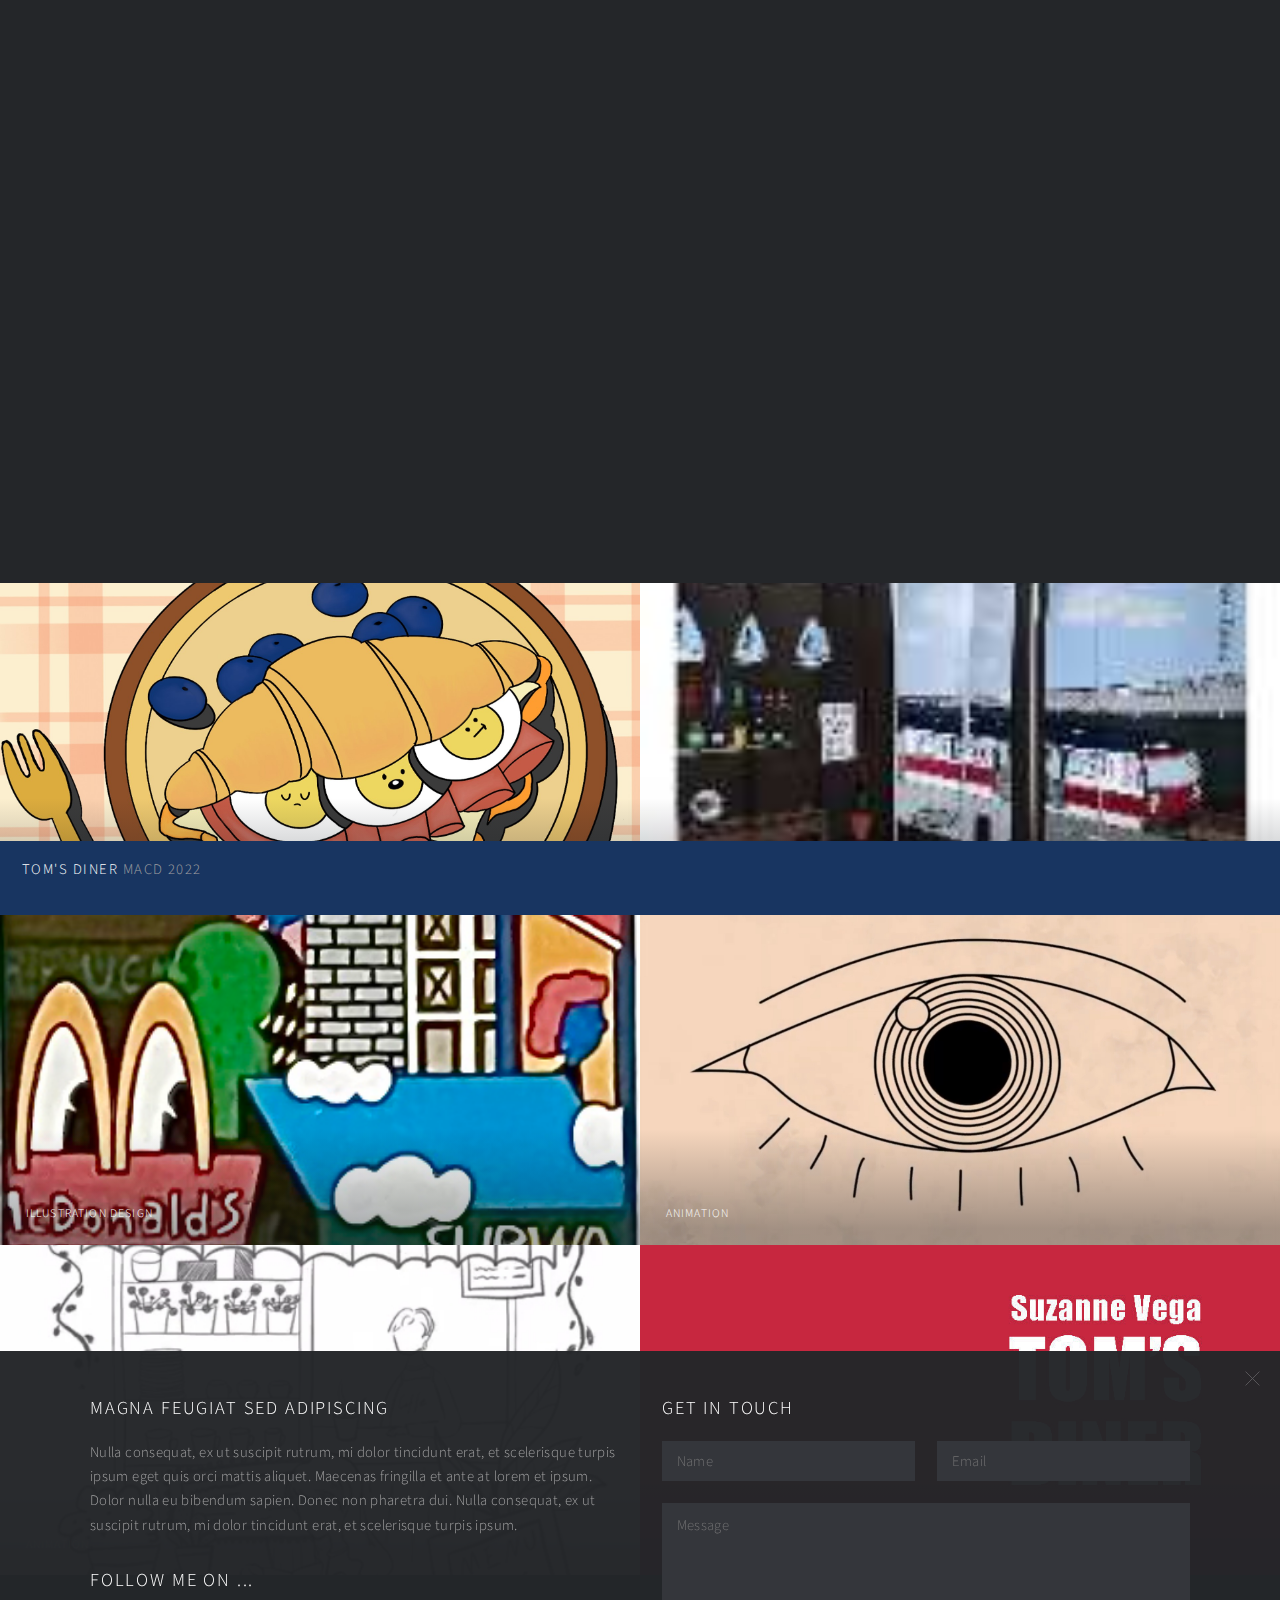
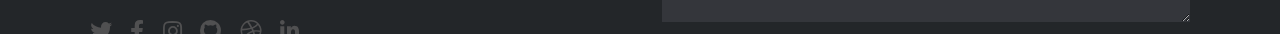
==== commit d7b14bd6: "08" ====
--- a/index.html
+++ b/index.html
@@ -1,449 +1,161 @@
 <!DOCTYPE HTML>
 <!--
-	Highlights by HTML5 UP
+	Multiverse by HTML5 UP
 	html5up.net | @ajlkn
 	Free for personal and commercial use under the CCA 3.0 license (html5up.net/license)
 -->
 <html>
 	<head>
-		<title>Highlights by HTML5 UP</title>
+		<title>Multiverse by HTML5 UP</title>
 		<meta charset="utf-8" />
 		<meta name="viewport" content="width=device-width, initial-scale=1, user-scalable=no" />
 		<link rel="stylesheet" href="assets/css/main.css" />
+		
+		<!--embed src="sounds/bg.mp3" hidden="true" autostart="true" loop="true"-->
+		<!--audio controls autoplay>
+  <source src="bg.mp3" type="audio/mp3">
+  Your browser does not support the audio element.
+</audio>
+		<audio autoplay="autoplay" controls="controls" loop="loop" preload="metadata" src="bg.mp3"></audio>
+            <style type="text/css">
+ audio{
+         display: none;
+     }
+</style-->
+		<noscript><link rel="stylesheet" href="assets/css/noscript.css" /></noscript>
 	</head>
 	<body class="is-preload">
+ <div id="bgm" style="visibility:hidden">
+    <audio autoplay loop>
+        <source src="bg.mp3">
+    </audio> 
+</div>
+		<!-- Wrapper -->
+			<div id="wrapper">
+				<!-- Header -->
+					<header id="header">
+						<h1><a href="index.html"><strong>TOM's Diner</strong> MACD 2022</a></h1>
+					</header>
+					<div id="3d" height="575">
+						<iframe width="100%" height="575" src="https://www.google.com/" frameborder="0" allowfullscreen></iframe>
+						</div>
+				<!-- Main -->
+					<div id="main">
+						<article class="thumb">
+							<a href="images/fulls/01.jpg" class="image"><img src="images/thumbs/01.jpg" alt="" /></a>
+							<h2>Tom's Diner</h2>
+							<p><a href="https://www.artsteps.com/view/622f7d0c3b16052fdf1a0a97">Exhibition - Where's Jerry? Group MACD2022</a></p>
+						</article>
+						<article class="thumb">
+							<a href="images/fulls/02.jpg" class="image"><img src="images/thumbs/02.jpg" alt="" /></a>
+							<h2>Nisl adipiscing</h2>
+							<p><a href="https://www.youtube.com/watch?v=Ayts4nn3OP4">Book Design - Xin Zong</a></p>
+						</article>
+						<article class="thumb">
+							<a href="images/fulls/03.jpg" class="image"><img src="images/thumbs/03.jpg" alt="" /></a>
+							<h2>Illustration design</h2>
+							<p><a href="">Illustration design - Yujiao Han</a></p>
+						</article>
+						<article class="thumb">
+							<a href="images/fulls/04.jpg" class="image"><img src="images/thumbs/04.jpg" alt="" /></a>
+							<h2>Animation</h2>
+							<p><a href="https://www.youtube.com/watch?v=UGUg7cN1CVI">Animation Design - Tency Zhu</a></p>
+						</article>
+						<article class="thumb">
+							<a href="images/fulls/05.jpg" class="image"><img src="images/thumbs/05.jpg" alt="" /></a>
+							<h2>Animation</h2>
+							<p><a href="https://www.youtube.com/watch?v=WbZrKUFyU6M">Animation Design - Mengli Sun</a></p>
+						</article>
+						<article class="thumb">
+							<a href="images/fulls/06.jpg" class="image"><img src="images/thumbs/06.jpg" alt="" /></a>
+							<h2>Book</h2>
+							<p><a href="https://www.youtube.com/watch?v=PgAWh3f87HU">Book Design - Zigan Wang</a></p>
+						</article>
+						<!--   article class="thumb">
+							<a href="images/fulls/07.jpg" class="image"><img src="images/thumbs/07.jpg" alt="" /></a>
+							<h2>Mauris id tellus arcu</h2>
+							<p>Nunc blandit nisi ligula magna sodales lectus elementum non. Integer id venenatis velit.</p>
+						</article>
+						<article class="thumb">
+							<a href="images/fulls/08.jpg" class="image"><img src="images/thumbs/08.jpg" alt="" /></a>
+							<h2>Nunc vehicula id nulla</h2>
+							<p>Nunc blandit nisi ligula magna sodales lectus elementum non. Integer id venenatis velit.</p>
+						</article>
+						<article class="thumb">
+							<a href="images/fulls/09.jpg" class="image"><img src="images/thumbs/09.jpg" alt="" /></a>
+							<h2>Neque et faucibus viverra</h2>
+							<p>Nunc blandit nisi ligula magna sodales lectus elementum non. Integer id venenatis velit.</p>
+						</article>
+						<article class="thumb">
+							<a href="images/fulls/10.jpg" class="image"><img src="images/thumbs/10.jpg" alt="" /></a>
+							<h2>Mattis ante fermentum</h2>
+							<p>Nunc blandit nisi ligula magna sodales lectus elementum non. Integer id venenatis velit.</p>
+						</article>
+						<article class="thumb">
+							<a href="images/fulls/11.jpg" class="image"><img src="images/thumbs/11.jpg" alt="" /></a>
+							<h2>Sed ac elementum arcu</h2>
+							<p>Nunc blandit nisi ligula magna sodales lectus elementum non. Integer id venenatis velit.</p>
+						</article>
+						<article class="thumb">
+							<a href="images/fulls/12.jpg" class="image"><img src="images/thumbs/12.jpg" alt="" /></a>
+							<h2>Vehicula id nulla dignissim</h2>
+							<p>Nunc blandit nisi ligula magna sodales lectus elementum non. Integer id venenatis velit.</p>
+						</article    -->
+					</div>
 
-		<!-- Header -->
-			<section id="header">
-				<header class="major">
-					<h1>Highlights</h1>
-					<p>A fun little { responsive } single pager by <a href="http://html5up.net">HTML5 UP</a></p>
-				</header>
-				<div class="container">
-					<ul class="actions special">
-						<li><a href="#one" class="button primary scrolly">Begin</a></li>
-					</ul>
-				</div>
-			</section>
-
-		<!-- One -->
-			<section id="one" class="main special">
-				<div class="container">
-					<span class="image fit primary"><img src="images/pic01.jpg" alt="" /></span>
-					<div class="content">
-						<header class="major">
-							<h2>Who I am</h2>
-						</header>
-						<p>Aliquam ante ac id. Adipiscing interdum lorem praesent fusce pellentesque arcu feugiat. Consequat sed ultricies rutrum. Sed adipiscing eu amet interdum lorem blandit vis ac commodo aliquet integer vulputate phasellus lorem ipsum dolor lorem magna consequat sed etiam adipiscing interdum.</p>
-					</div>
-					<a href="#two" class="goto-next scrolly">Next</a>
-				</div>
-			</section>
-
-		<!-- Two -->
-			<section id="two" class="main special">
-				<div class="container">
-					<span class="image fit primary"><img src="images/pic02.jpg" alt="" /></span>
-					<div class="content">
-						<header class="major">
-							<h2>Stuff I do</h2>
-						</header>
-						<p>Consequat sed ultricies rutrum. Sed adipiscing eu amet interdum lorem blandit vis ac commodo aliquet vulputate.</p>
-						<ul class="icons-grid">
-							<li>
-								<span class="icon solid major fa-camera-retro"></span>
-								<h3>Magna Etiam</h3>
-							</li>
-							<li>
-								<span class="icon solid major fa-pencil-alt"></span>
-								<h3>Lorem Ipsum</h3>
-							</li>
-							<li>
-								<span class="icon solid major fa-code"></span>
-								<h3>Nulla Tempus</h3>
-							</li>
-							<li>
-								<span class="icon solid major fa-coffee"></span>
-								<h3>Sed Feugiat</h3>
-							</li>
-						</ul>
-					</div>
-					<a href="#three" class="goto-next scrolly">Next</a>
-				</div>
-			</section>
-
-		<!-- Three -->
-			<section id="three" class="main special">
-				<div class="container">
-					<span class="image fit primary"><img src="images/pic03.jpg" alt="" /></span>
-					<div class="content">
-						<header class="major">
-							<h2>One more thing</h2>
-						</header>
-						<p>Aliquam ante ac id. Adipiscing interdum lorem praesent fusce pellentesque arcu feugiat. Consequat sed ultricies rutrum. Sed adipiscing eu amet interdum lorem blandit vis ac commodo aliquet integer vulputate phasellus lorem ipsum dolor lorem magna consequat sed etiam adipiscing interdum.</p>
-					</div>
-					<a href="#footer" class="goto-next scrolly">Next</a>
-				</div>
-			</section>
-
-		<!-- Four -->
-		<!--
-			<section id="four" class="main">
-				<div class="container">
-					<div class="content">
-						<header class="major">
-							<h2>Elements</h2>
-						</header>
-						<section>
-							<h4>Text</h4>
-							<p>This is <b>bold</b> and this is <strong>strong</strong>. This is <i>italic</i> and this is <em>emphasized</em>.
-							This is <sup>superscript</sup> text and this is <sub>subscript</sub> text.
-							This is <u>underlined</u> and this is code: <code>for (;;) { ... }</code>. Finally, <a href="#">this is a link</a>.</p>
-							<hr />
-							<header>
-								<h4>Heading with a Subtitle</h4>
-								<p>Lorem ipsum dolor sit amet nullam id egestas urna aliquam</p>
-							</header>
-							<p>Nunc lacinia ante nunc ac lobortis. Interdum adipiscing gravida odio porttitor sem non mi integer non faucibus ornare mi ut ante amet placerat aliquet. Volutpat eu sed ante lacinia sapien lorem accumsan varius montes viverra nibh in adipiscing blandit tempus accumsan.</p>
-							<header>
-								<h5>Heading with a Subtitle</h5>
-								<p>Lorem ipsum dolor sit amet nullam id egestas urna aliquam</p>
-							</header>
-							<p>Nunc lacinia ante nunc ac lobortis. Interdum adipiscing gravida odio porttitor sem non mi integer non faucibus ornare mi ut ante amet placerat aliquet. Volutpat eu sed ante lacinia sapien lorem accumsan varius montes viverra nibh in adipiscing blandit tempus accumsan.</p>
-							<hr />
-							<h2>Heading Level 2</h2>
-							<h3>Heading Level 3</h3>
-							<h4>Heading Level 4</h4>
-							<h5>Heading Level 5</h5>
-							<h6>Heading Level 6</h6>
-							<hr />
-							<h5>Blockquote</h5>
-							<blockquote>Fringilla nisl. Donec accumsan interdum nisi, quis tincidunt felis sagittis eget tempus euismod. Vestibulum ante ipsum primis in faucibus vestibulum. Blandit adipiscing eu felis iaculis volutpat ac adipiscing accumsan faucibus. Vestibulum ante ipsum primis in faucibus lorem ipsum dolor sit amet nullam adipiscing eu felis.</blockquote>
-							<h5>Preformatted</h5>
-							<pre><code>i = 0;
-
-while (!deck.isInOrder()) {
-  print 'Iteration ' + i;
-  deck.shuffle();
-  i++;
-}
-
-print 'It took ' + i + ' iterations to sort the deck.';</code></pre>
-						</section>
-
-						<section>
-							<h4>Lists</h4>
-							<div class="row">
-								<div class="col-6 col-12-medium">
-									<h5>Unordered</h5>
-									<ul>
-										<li>Dolor pulvinar etiam.</li>
-										<li>Sagittis adipiscing.</li>
-										<li>Felis enim feugiat.</li>
-									</ul>
-									<h5>Alternate</h5>
-									<ul class="alt">
-										<li>Dolor pulvinar etiam.</li>
-										<li>Sagittis adipiscing.</li>
-										<li>Felis enim feugiat.</li>
-									</ul>
-								</div>
-								<div class="col-6 col-12-medium">
-									<h5>Ordered</h5>
-									<ol>
-										<li>Dolor pulvinar etiam.</li>
-										<li>Etiam vel felis viverra.</li>
-										<li>Felis enim feugiat.</li>
-										<li>Dolor pulvinar etiam.</li>
-										<li>Etiam vel felis lorem.</li>
-										<li>Felis enim et feugiat.</li>
-									</ol>
-									<h5>Icons</h5>
+				<!-- Footer -->
+					<footer id="footer" class="panel">
+						<div class="inner split">
+							<div>
+								<section>
+									<h2>Magna feugiat sed adipiscing</h2>
+									<p>Nulla consequat, ex ut suscipit rutrum, mi dolor tincidunt erat, et scelerisque turpis ipsum eget quis orci mattis aliquet. Maecenas fringilla et ante at lorem et ipsum. Dolor nulla eu bibendum sapien. Donec non pharetra dui. Nulla consequat, ex ut suscipit rutrum, mi dolor tincidunt erat, et scelerisque turpis ipsum.</p>
+								</section>
+								<section>
+									<h2>Follow me on ...</h2>
 									<ul class="icons">
 										<li><a href="#" class="icon brands fa-twitter"><span class="label">Twitter</span></a></li>
 										<li><a href="#" class="icon brands fa-facebook-f"><span class="label">Facebook</span></a></li>
 										<li><a href="#" class="icon brands fa-instagram"><span class="label">Instagram</span></a></li>
-										<li><a href="#" class="icon brands fa-github"><span class="label">Github</span></a></li>
+										<li><a href="#" class="icon brands fa-github"><span class="label">GitHub</span></a></li>
+										<li><a href="#" class="icon brands fa-dribbble"><span class="label">Dribbble</span></a></li>
+										<li><a href="#" class="icon brands fa-linkedin-in"><span class="label">LinkedIn</span></a></li>
 									</ul>
-								</div>
+								</section>
+								<p class="copyright">
+									&copy; Unttled. Design: <a href="http://html5up.net">HTML5 UP</a>.
+								</p>
 							</div>
-							<h5>Actions</h5>
-							<ul class="actions">
-								<li><a href="#" class="button primary">Default</a></li>
-								<li><a href="#" class="button">Default</a></li>
-							</ul>
-							<ul class="actions small">
-								<li><a href="#" class="button primary small">Small</a></li>
-								<li><a href="#" class="button small">Small</a></li>
-							</ul>
-							<div class="row">
-								<div class="col-6 col-12-small">
-									<ul class="actions stacked">
-										<li><a href="#" class="button primary">Default</a></li>
-										<li><a href="#" class="button">Default</a></li>
-									</ul>
-								</div>
-								<div class="col-6 col-12-small">
-									<ul class="actions stacked">
-										<li><a href="#" class="button primary small">Small</a></li>
-										<li><a href="#" class="button small">Small</a></li>
-									</ul>
-								</div>
-								<div class="col-6 col-12-small">
-									<ul class="actions stacked">
-										<li><a href="#" class="button primary fit">Default</a></li>
-										<li><a href="#" class="button fit">Default</a></li>
-									</ul>
-								</div>
-								<div class="col-6 col-12-small">
-									<ul class="actions stacked">
-										<li><a href="#" class="button primary small fit">Small</a></li>
-										<li><a href="#" class="button small fit">Small</a></li>
-									</ul>
-								</div>
-							</div>
-						</section>
-
-						<section>
-							<h4>Table</h4>
-							<h5>Default</h5>
-							<div class="table-wrapper">
-								<table>
-									<thead>
-										<tr>
-											<th>Name</th>
-											<th>Description</th>
-											<th>Price</th>
-										</tr>
-									</thead>
-									<tbody>
-										<tr>
-											<td>Item One</td>
-											<td>Ante turpis integer aliquet porttitor.</td>
-											<td>29.99</td>
-										</tr>
-										<tr>
-											<td>Item Two</td>
-											<td>Vis ac commodo adipiscing arcu aliquet.</td>
-											<td>19.99</td>
-										</tr>
-										<tr>
-											<td>Item Three</td>
-											<td> Morbi faucibus arcu accumsan lorem.</td>
-											<td>29.99</td>
-										</tr>
-										<tr>
-											<td>Item Four</td>
-											<td>Vitae integer tempus condimentum.</td>
-											<td>19.99</td>
-										</tr>
-										<tr>
-											<td>Item Five</td>
-											<td>Ante turpis integer aliquet porttitor.</td>
-											<td>29.99</td>
-										</tr>
-									</tbody>
-									<tfoot>
-										<tr>
-											<td colspan="2"></td>
-											<td>100.00</td>
-										</tr>
-									</tfoot>
-								</table>
-							</div>
-
-							<h5>Alternate</h5>
-							<div class="table-wrapper">
-								<table class="alt">
-									<thead>
-										<tr>
-											<th>Name</th>
-											<th>Description</th>
-											<th>Price</th>
-										</tr>
-									</thead>
-									<tbody>
-										<tr>
-											<td>Item One</td>
-											<td>Ante turpis integer aliquet porttitor.</td>
-											<td>29.99</td>
-										</tr>
-										<tr>
-											<td>Item Two</td>
-											<td>Vis ac commodo adipiscing arcu aliquet.</td>
-											<td>19.99</td>
-										</tr>
-										<tr>
-											<td>Item Three</td>
-											<td> Morbi faucibus arcu accumsan lorem.</td>
-											<td>29.99</td>
-										</tr>
-										<tr>
-											<td>Item Four</td>
-											<td>Vitae integer tempus condimentum.</td>
-											<td>19.99</td>
-										</tr>
-										<tr>
-											<td>Item Five</td>
-											<td>Ante turpis integer aliquet porttitor.</td>
-											<td>29.99</td>
-										</tr>
-									</tbody>
-									<tfoot>
-										<tr>
-											<td colspan="2"></td>
-											<td>100.00</td>
-										</tr>
-									</tfoot>
-								</table>
-							</div>
-						</section>
-
-						<section>
-							<h4>Buttons</h4>
-							<ul class="actions">
-								<li><a href="#" class="button primary">Primary</a></li>
-								<li><a href="#" class="button">Default</a></li>
-							</ul>
-							<ul class="actions">
-								<li><a href="#" class="button">Default</a></li>
-								<li><a href="#" class="button small">Small</a></li>
-							</ul>
-							<ul class="actions fit">
-								<li><a href="#" class="button primary fit">Fit</a></li>
-								<li><a href="#" class="button fit">Fit</a></li>
-							</ul>
-							<ul class="actions fit small">
-								<li><a href="#" class="button primary fit small">Fit + Small</a></li>
-								<li><a href="#" class="button fit small">Fit + Small</a></li>
-							</ul>
-							<ul class="actions">
-								<li><a href="#" class="button primary icon solid fa-download">Icon</a></li>
-								<li><a href="#" class="button icon solid fa-download">Icon</a></li>
-							</ul>
-							<ul class="actions">
-								<li><span class="button primary disabled">Disabled</span></li>
-								<li><span class="button disabled">Disabled</span></li>
-							</ul>
-						</section>
-
-						<section>
-							<h4>Form</h4>
-							<form method="post" action="#">
-								<div class="row gtr-uniform">
-									<div class="col-6 col-12-xsmall">
-										<input type="text" name="demo-name" id="demo-name" value="" placeholder="Name" />
-									</div>
-									<div class="col-6 col-12-xsmall">
-										<input type="email" name="demo-email" id="demo-email" value="" placeholder="Email" />
-									</div>
-									<div class="col-12">
-										<select name="demo-category" id="demo-category">
-											<option value="">- Category -</option>
-											<option value="1">Manufacturing</option>
-											<option value="1">Shipping</option>
-											<option value="1">Administration</option>
-											<option value="1">Human Resources</option>
-										</select>
-									</div>
-									<div class="col-4 col-12-small">
-										<input type="radio" id="demo-priority-low" name="demo-priority" checked>
-										<label for="demo-priority-low">Low</label>
-									</div>
-									<div class="col-4 col-12-small">
-										<input type="radio" id="demo-priority-normal" name="demo-priority">
-										<label for="demo-priority-normal">Normal</label>
-									</div>
-									<div class="col-4 col-12-small">
-										<input type="radio" id="demo-priority-high" name="demo-priority">
-										<label for="demo-priority-high">High</label>
-									</div>
-									<div class="col-6 col-12-small">
-										<input type="checkbox" id="demo-copy" name="demo-copy">
-										<label for="demo-copy">Email me a copy</label>
-									</div>
-									<div class="col-6 col-12-small">
-										<input type="checkbox" id="demo-human" name="demo-human" checked>
-										<label for="demo-human">Not a robot</label>
-									</div>
-									<div class="col-12">
-										<textarea name="demo-message" id="demo-message" placeholder="Enter your message" rows="6"></textarea>
-									</div>
-									<div class="col-12">
+							<div>
+								<section>
+									<h2>Get in touch</h2>
+									<form method="post" action="#">
+										<div class="fields">
+											<div class="field half">
+												<input type="text" name="name" id="name" placeholder="Name" />
+											</div>
+											<div class="field half">
+												<input type="text" name="email" id="email" placeholder="Email" />
+											</div>
+											<div class="field">
+												<textarea name="message" id="message" rows="4" placeholder="Message"></textarea>
+											</div>
+										</div>
 										<ul class="actions">
-											<li><input type="submit" value="Send Message" class="primary" /></li>
+											<li><input type="submit" value="Send" class="primary" /></li>
 											<li><input type="reset" value="Reset" /></li>
 										</ul>
-									</div>
-								</div>
-							</form>
-						</section>
-
-						<section>
-							<h4>Image</h4>
-							<h5>Fit</h5>
-							<div class="box alt">
-								<div class="row gtr-uniform gtr-50">
-									<div class="col-12"><span class="image fit"><img src="images/pic04.jpg" alt="" /></span></div>
-									<div class="col-4"><span class="image fit"><img src="images/pic04.jpg" alt="" /></span></div>
-									<div class="col-4"><span class="image fit"><img src="images/pic04.jpg" alt="" /></span></div>
-									<div class="col-4"><span class="image fit"><img src="images/pic04.jpg" alt="" /></span></div>
-									<div class="col-4"><span class="image fit"><img src="images/pic04.jpg" alt="" /></span></div>
-									<div class="col-4"><span class="image fit"><img src="images/pic04.jpg" alt="" /></span></div>
-									<div class="col-4"><span class="image fit"><img src="images/pic04.jpg" alt="" /></span></div>
-									<div class="col-4"><span class="image fit"><img src="images/pic04.jpg" alt="" /></span></div>
-									<div class="col-4"><span class="image fit"><img src="images/pic04.jpg" alt="" /></span></div>
-									<div class="col-4"><span class="image fit"><img src="images/pic04.jpg" alt="" /></span></div>
-								</div>
-							</div>
-							<h5>Left &amp; Right</h5>
-							<p><span class="image left"><img src="images/pic05.jpg" alt="" /></span>Fringilla nisl. Donec accumsan interdum nisi, quis tincidunt felis sagittis eget. tempus euismod. Vestibulum ante ipsum primis in faucibus vestibulum. Blandit adipiscing eu felis iaculis volutpat ac adipiscing accumsan eu faucibus. Integer ac pellentesque praesent tincidunt felis sagittis eget. tempus euismod. Vestibulum ante ipsum primis in faucibus vestibulum. Blandit adipiscing eu felis iaculis volutpat ac adipiscing accumsan eu faucibus. Integer ac pellentesque praesent. Donec accumsan interdum nisi, quis tincidunt felis sagittis eget. tempus euismod. Vestibulum ante ipsum primis in faucibus vestibulum. Blandit adipiscing eu felis iaculis volutpat ac adipiscing accumsan eu faucibus. Integer ac pellentesque praesent tincidunt felis sagittis eget. tempus euismod. Vestibulum ante ipsum primis in faucibus vestibulum. Blandit adipiscing eu felis iaculis volutpat ac adipiscing accumsan eu faucibus. Integer ac pellentesque praesent.</p>
-							<p><span class="image right"><img src="images/pic05.jpg" alt="" /></span>Fringilla nisl. Donec accumsan interdum nisi, quis tincidunt felis sagittis eget. tempus euismod. Vestibulum ante ipsum primis in faucibus vestibulum. Blandit adipiscing eu felis iaculis volutpat ac adipiscing accumsan eu faucibus. Integer ac pellentesque praesent tincidunt felis sagittis eget. tempus euismod. Vestibulum ante ipsum primis in faucibus vestibulum. Blandit adipiscing eu felis iaculis volutpat ac adipiscing accumsan eu faucibus. Integer ac pellentesque praesent. Donec accumsan interdum nisi, quis tincidunt felis sagittis eget. tempus euismod. Vestibulum ante ipsum primis in faucibus vestibulum. Blandit adipiscing eu felis iaculis volutpat ac adipiscing accumsan eu faucibus. Integer ac pellentesque praesent tincidunt felis sagittis eget. tempus euismod. Vestibulum ante ipsum primis in faucibus vestibulum. Blandit adipiscing eu felis iaculis volutpat ac adipiscing accumsan eu faucibus. Integer ac pellentesque praesent.</p>
-						</section>
-
-					</div>
-					<a href="#footer" class="goto-next scrolly">Next</a>
-				</div>
-			</section>
-		-->
-
-		<!-- Footer -->
-			<section id="footer">
-				<div class="container">
-					<header class="major">
-						<h2>Get in touch</h2>
-					</header>
-					<form method="post" action="#">
-						<div class="row gtr-uniform">
-							<div class="col-6 col-12-xsmall"><input type="text" name="name" id="name" placeholder="Name" /></div>
-							<div class="col-6 col-12-xsmall"><input type="email" name="email" id="email" placeholder="Email" /></div>
-							<div class="col-12"><textarea name="message" id="message" placeholder="Message" rows="4"></textarea></div>
-							<div class="col-12">
-								<ul class="actions special">
-									<li><input type="submit" value="Send Message" class="primary" /></li>
-								</ul>
+									</form>
+								</section>
 							</div>
 						</div>
-					</form>
-				</div>
-				<footer>
-					<ul class="icons">
-						<li><a href="#" class="icon brands alt fa-twitter"><span class="label">Twitter</span></a></li>
-						<li><a href="#" class="icon brands alt fa-facebook-f"><span class="label">Facebook</span></a></li>
-						<li><a href="#" class="icon brands alt fa-instagram"><span class="label">Instagram</span></a></li>
-						<li><a href="#" class="icon brands alt fa-dribbble"><span class="label">Dribbble</span></a></li>
-						<li><a href="#" class="icon solid alt fa-envelope"><span class="label">Email</span></a></li>
-					</ul>
-					<ul class="copyright">
-						<li>&copy; Untitled</li><li>Design: <a href="http://html5up.net">HTML5 UP</a></li><li>Demo Images: <a href="http://unsplash.com">Unsplash</a></li>
-					</ul>
-				</footer>
-			</section>
+					</footer>
+
+			</div>
 
 		<!-- Scripts -->
 			<script src="assets/js/jquery.min.js"></script>
-			<script src="assets/js/jquery.scrollex.min.js"></script>
-			<script src="assets/js/jquery.scrolly.min.js"></script>
+			<script src="assets/js/jquery.poptrox.min.js"></script>
 			<script src="assets/js/browser.min.js"></script>
 			<script src="assets/js/breakpoints.min.js"></script>
 			<script src="assets/js/util.js"></script>
--- a/assets/css/main.css
+++ b/assets/css/main.css
@@ -1,11 +1,75 @@
-@import url("fontawesome-all.min.css");
-@import url("https://fonts.googleapis.com/css?family=Raleway:400,400italic,700,800");
+@import url(fontawesome-all.min.css);
+@import url("https://fonts.googleapis.com/css?family=Source+Sans+Pro:300,300italic,400,400italic");
 
 /*
-	Highlights by HTML5 UP
+	Multiverse by HTML5 UP
 	html5up.net | @ajlkn
 	Free for personal and commercial use under the CCA 3.0 license (html5up.net/license)
 */
+
+@-moz-keyframes spinner {
+	0% {
+		-moz-transform: rotate(0deg);
+		-webkit-transform: rotate(0deg);
+		-ms-transform: rotate(0deg);
+		transform: rotate(0deg);
+	}
+
+	100% {
+		-moz-transform: rotate(359deg);
+		-webkit-transform: rotate(359deg);
+		-ms-transform: rotate(359deg);
+		transform: rotate(359deg);
+	}
+}
+
+@-webkit-keyframes spinner {
+	0% {
+		-moz-transform: rotate(0deg);
+		-webkit-transform: rotate(0deg);
+		-ms-transform: rotate(0deg);
+		transform: rotate(0deg);
+	}
+
+	100% {
+		-moz-transform: rotate(359deg);
+		-webkit-transform: rotate(359deg);
+		-ms-transform: rotate(359deg);
+		transform: rotate(359deg);
+	}
+}
+
+@-ms-keyframes spinner {
+	0% {
+		-moz-transform: rotate(0deg);
+		-webkit-transform: rotate(0deg);
+		-ms-transform: rotate(0deg);
+		transform: rotate(0deg);
+	}
+
+	100% {
+		-moz-transform: rotate(359deg);
+		-webkit-transform: rotate(359deg);
+		-ms-transform: rotate(359deg);
+		transform: rotate(359deg);
+	}
+}
+
+@keyframes spinner {
+	0% {
+		-moz-transform: rotate(0deg);
+		-webkit-transform: rotate(0deg);
+		-ms-transform: rotate(0deg);
+		transform: rotate(0deg);
+	}
+
+	100% {
+		-moz-transform: rotate(359deg);
+		-webkit-transform: rotate(359deg);
+		-ms-transform: rotate(359deg);
+		transform: rotate(359deg);
+	}
+}
 
 html, body, div, span, applet, object,
 iframe, h1, h2, h3, h4, h5, h6, p, blockquote,
@@ -74,6 +138,22 @@
 
 /* Basic */
 
+	@-ms-viewport {
+		width: device-width;
+	}
+
+	body {
+		-ms-overflow-style: scrollbar;
+	}
+
+	@media screen and (max-width: 480px) {
+
+		html, body {
+			min-width: 320px;
+		}
+
+	}
+
 	html {
 		box-sizing: border-box;
 	}
@@ -82,46 +162,50 @@
 		box-sizing: inherit;
 	}
 
-	html {
-		background-color: #313a3d;
-		background-attachment: fixed,						fixed;
-		background-image: url("images/overlay.png"), url("../../images/bg.jpg");
-		background-position: top left,					center center;
-		background-repeat: repeat,						none;
-		background-size: auto,						cover;
-	}
-
-	html.is-preload *, html.is-preload *:before, html.is-preload *:after {
-		-moz-animation: none !important;
-		-webkit-animation: none !important;
-		-ms-animation: none !important;
-		animation: none !important;
-		-moz-transition: none !important;
-		-webkit-transition: none !important;
-		-ms-transition: none !important;
-		transition: none !important;
-	}
-
-	html.is-touch {
-		height: 100vh;
-		overflow: hidden;
-	}
-
-		html.is-touch #wrapper {
-			-webkit-backface-visibility: hidden;
-			-webkit-overflow-scrolling: touch;
-			-webkit-transform: translate3d(0, 0, 0);
-			height: 100vh;
-			overflow: auto;
-		}
+	body {
+		background: #242629;
+	}
+
+		body.is-preload *, body.is-preload *:before, body.is-preload *:after {
+			-moz-animation: none !important;
+			-webkit-animation: none !important;
+			-ms-animation: none !important;
+			animation: none !important;
+			-moz-transition: none !important;
+			-webkit-transition: none !important;
+			-ms-transition: none !important;
+			transition: none !important;
+		}
+
+		body.is-resizing *, body.is-resizing *:before, body.is-resizing *:after {
+			-moz-animation: none !important;
+			-webkit-animation: none !important;
+			-ms-animation: none !important;
+			animation: none !important;
+			-moz-transition: none !important;
+			-webkit-transition: none !important;
+			-ms-transition: none !important;
+			transition: none !important;
+		}
+
+/* Type */
 
 	body, input, select, textarea {
-		color: #6f7577;
-		font-family: "Raleway", "Helvetica", sans-serif;
+		color: #a0a0a1;
+		font-family: "Source Sans Pro", Helvetica, sans-serif;
 		font-size: 15pt;
-		font-weight: 400;
-		line-height: 1.75em;
-	}
+		font-weight: 300;
+		letter-spacing: 0.025em;
+		line-height: 1.65;
+	}
+
+		@media screen and (max-width: 1680px) {
+
+			body, input, select, textarea {
+				font-size: 11pt;
+			}
+
+		}
 
 	a {
 		-moz-transition: color 0.2s ease-in-out, border-bottom-color 0.2s ease-in-out;
@@ -129,19 +213,18 @@
 		-ms-transition: color 0.2s ease-in-out, border-bottom-color 0.2s ease-in-out;
 		transition: color 0.2s ease-in-out, border-bottom-color 0.2s ease-in-out;
 		border-bottom: dotted 1px;
-		color: #8cd1a8;
+		color: #34a58e;
 		text-decoration: none;
 	}
 
 		a:hover {
-			border-bottom-color: transparent !important;
-			color: #8cd1a8 !important;
-			text-decoration: none;
+			border-bottom-color: transparent;
+			color: #34a58e !important;
 		}
 
 	strong, b {
-		color: #61686b;
-		font-weight: 700;
+		color: #ffffff;
+		font-weight: 300;
 	}
 
 	em, i {
@@ -153,10 +236,10 @@
 	}
 
 	h1, h2, h3, h4, h5, h6 {
-		color: #61686b;
-		font-weight: 800;
-		letter-spacing: 0.075em;
-		line-height: 1em;
+		color: #ffffff;
+		font-weight: 300;
+		letter-spacing: 0.1em;
+		line-height: 1.5;
 		margin: 0 0 1em 0;
 		text-transform: uppercase;
 	}
@@ -166,29 +249,52 @@
 			text-decoration: none;
 		}
 
+	h1 {
+		font-size: 2em;
+	}
+
 	h2 {
-		font-size: 1.75em;
-		line-height: 1.5em;
+		font-size: 1.25em;
 	}
 
 	h3 {
+		font-size: 1.1em;
+	}
+
+	h4 {
 		font-size: 1em;
-		line-height: 1.5em;
-	}
-
-	h4 {
+	}
+
+	h5 {
 		font-size: 0.9em;
-		line-height: 1.5em;
-	}
-
-	h5 {
-		font-size: 0.8em;
-		line-height: 1.5em;
 	}
 
 	h6 {
 		font-size: 0.7em;
-		line-height: 1.5em;
+	}
+
+	@media screen and (max-width: 736px) {
+
+		h2 {
+			font-size: 1em;
+		}
+
+		h3 {
+			font-size: 0.9em;
+		}
+
+		h4 {
+			font-size: 0.8em;
+		}
+
+		h5 {
+			font-size: 0.7em;
+		}
+
+		h6 {
+			font-size: 0.7em;
+		}
+
 	}
 
 	sub {
@@ -203,25 +309,16 @@
 		top: -0.5em;
 	}
 
-	hr {
-		border: 0;
-		border-bottom: solid 1px #dddddd;
-		margin: 2em 0;
-	}
-
-		hr.major {
-			margin: 3em 0;
-		}
-
 	blockquote {
-		border-left: solid 6px #dddddd;
+		border-left: 4px #36383c;
 		font-style: italic;
 		margin: 0 0 2em 0;
-		padding: 0.5em 0 0.5em 1.5em;
+		padding: 0.5em 0 0.5em 2em;
 	}
 
 	code {
-		background: rgba(144, 144, 144, 0.075);
+		background: #34363b;
+		border: solid 1px #36383c;
 		font-family: "Courier New", monospace;
 		font-size: 0.9em;
 		margin: 0 0.25em;
@@ -237,11 +334,21 @@
 
 		pre code {
 			display: block;
-			line-height: 1.75em;
+			line-height: 1.75;
 			padding: 1em 1.5em;
 			overflow-x: auto;
 		}
 
+	hr {
+		border: 0;
+		border-bottom: solid 1px #36383c;
+		margin: 2em 0;
+	}
+
+		hr.major {
+			margin: 3em 0;
+		}
+
 	.align-left {
 		text-align: left;
 	}
@@ -254,1724 +361,135 @@
 		text-align: right;
 	}
 
-/* Container */
-
-	.container {
-		margin: 0 auto;
-		max-width: calc(100% - 4em);
-		width: 35em;
-	}
-
-		.container.xsmall {
-			width: 8.75em;
-		}
-
-		.container.small {
-			width: 17.5em;
-		}
-
-		.container.medium {
-			width: 26.25em;
-		}
-
-		.container.large {
-			width: 43.75em;
-		}
-
-		.container.xlarge {
-			width: 52.5em;
-		}
-
-		.container.max {
+/* Button */
+
+	input[type="submit"],
+	input[type="reset"],
+	input[type="button"],
+	button,
+	.button {
+		-moz-appearance: none;
+		-webkit-appearance: none;
+		-ms-appearance: none;
+		appearance: none;
+		-moz-transition: background-color 0.2s ease-in-out, box-shadow 0.2s ease-in-out, color 0.2s ease-in-out;
+		-webkit-transition: background-color 0.2s ease-in-out, box-shadow 0.2s ease-in-out, color 0.2s ease-in-out;
+		-ms-transition: background-color 0.2s ease-in-out, box-shadow 0.2s ease-in-out, color 0.2s ease-in-out;
+		transition: background-color 0.2s ease-in-out, box-shadow 0.2s ease-in-out, color 0.2s ease-in-out;
+		background-color: transparent;
+		border: 0;
+		border-radius: 0;
+		box-shadow: inset 0 0 0 2px #36383c;
+		color: #ffffff !important;
+		cursor: pointer;
+		display: inline-block;
+		font-size: 0.9em;
+		font-weight: 300;
+		height: 3.05556em;
+		letter-spacing: 0.1em;
+		line-height: 3.05556em;
+		padding: 0 2.5em;
+		text-align: center;
+		text-decoration: none;
+		text-transform: uppercase;
+		white-space: nowrap;
+	}
+
+		input[type="submit"]:hover,
+		input[type="reset"]:hover,
+		input[type="button"]:hover,
+		button:hover,
+		.button:hover {
+			box-shadow: inset 0 0 0 2px #34a58e;
+			color: #34a58e !important;
+		}
+
+			input[type="submit"]:hover:active,
+			input[type="reset"]:hover:active,
+			input[type="button"]:hover:active,
+			button:hover:active,
+			.button:hover:active {
+				background-color: rgba(52, 165, 142, 0.15);
+				color: #34a58e !important;
+			}
+
+		input[type="submit"].icon,
+		input[type="reset"].icon,
+		input[type="button"].icon,
+		button.icon,
+		.button.icon {
+			padding-left: 1.35em;
+		}
+
+			input[type="submit"].icon:before,
+			input[type="reset"].icon:before,
+			input[type="button"].icon:before,
+			button.icon:before,
+			.button.icon:before {
+				margin-right: 0.5em;
+			}
+
+		input[type="submit"].fit,
+		input[type="reset"].fit,
+		input[type="button"].fit,
+		button.fit,
+		.button.fit {
 			width: 100%;
 		}
 
-		@media screen and (max-width: 980px) {
-
-			.container {
-				width: 80% !important;
-				max-width: 100% !important;
-			}
-
-		}
-
-		@media screen and (max-width: 480px) {
-
-			.container {
-				width: 100% !important;
-			}
-
-		}
-
-/* Row */
-
-	.row {
-		display: flex;
-		flex-wrap: wrap;
-		box-sizing: border-box;
-		align-items: stretch;
-	}
-
-		.row > * {
-			box-sizing: border-box;
-		}
-
-		.row.gtr-uniform > * > :last-child {
-			margin-bottom: 0;
-		}
-
-		.row.aln-left {
-			justify-content: flex-start;
-		}
-
-		.row.aln-center {
-			justify-content: center;
-		}
-
-		.row.aln-right {
-			justify-content: flex-end;
-		}
-
-		.row.aln-top {
-			align-items: flex-start;
-		}
-
-		.row.aln-middle {
-			align-items: center;
-		}
-
-		.row.aln-bottom {
-			align-items: flex-end;
-		}
-
-		.row > .imp {
-			order: -1;
-		}
-
-		.row > .col-1 {
-			width: 8.33333%;
-		}
-
-		.row > .off-1 {
-			margin-left: 8.33333%;
-		}
-
-		.row > .col-2 {
-			width: 16.66667%;
-		}
-
-		.row > .off-2 {
-			margin-left: 16.66667%;
-		}
-
-		.row > .col-3 {
-			width: 25%;
-		}
-
-		.row > .off-3 {
-			margin-left: 25%;
-		}
-
-		.row > .col-4 {
-			width: 33.33333%;
-		}
-
-		.row > .off-4 {
-			margin-left: 33.33333%;
-		}
-
-		.row > .col-5 {
-			width: 41.66667%;
-		}
-
-		.row > .off-5 {
-			margin-left: 41.66667%;
-		}
-
-		.row > .col-6 {
-			width: 50%;
-		}
-
-		.row > .off-6 {
-			margin-left: 50%;
-		}
-
-		.row > .col-7 {
-			width: 58.33333%;
-		}
-
-		.row > .off-7 {
-			margin-left: 58.33333%;
-		}
-
-		.row > .col-8 {
-			width: 66.66667%;
-		}
-
-		.row > .off-8 {
-			margin-left: 66.66667%;
-		}
-
-		.row > .col-9 {
-			width: 75%;
-		}
-
-		.row > .off-9 {
-			margin-left: 75%;
-		}
-
-		.row > .col-10 {
-			width: 83.33333%;
-		}
-
-		.row > .off-10 {
-			margin-left: 83.33333%;
-		}
-
-		.row > .col-11 {
-			width: 91.66667%;
-		}
-
-		.row > .off-11 {
-			margin-left: 91.66667%;
-		}
-
-		.row > .col-12 {
-			width: 100%;
-		}
-
-		.row > .off-12 {
-			margin-left: 100%;
-		}
-
-		.row.gtr-0 {
-			margin-top: 0;
-			margin-left: 0em;
-		}
-
-			.row.gtr-0 > * {
-				padding: 0 0 0 0em;
-			}
-
-			.row.gtr-0.gtr-uniform {
-				margin-top: 0em;
-			}
-
-				.row.gtr-0.gtr-uniform > * {
-					padding-top: 0em;
-				}
-
-		.row.gtr-25 {
-			margin-top: 0;
-			margin-left: -0.375em;
-		}
-
-			.row.gtr-25 > * {
-				padding: 0 0 0 0.375em;
-			}
-
-			.row.gtr-25.gtr-uniform {
-				margin-top: -0.375em;
-			}
-
-				.row.gtr-25.gtr-uniform > * {
-					padding-top: 0.375em;
-				}
-
-		.row.gtr-50 {
-			margin-top: 0;
-			margin-left: -0.75em;
-		}
-
-			.row.gtr-50 > * {
-				padding: 0 0 0 0.75em;
-			}
-
-			.row.gtr-50.gtr-uniform {
-				margin-top: -0.75em;
-			}
-
-				.row.gtr-50.gtr-uniform > * {
-					padding-top: 0.75em;
-				}
-
-		.row {
-			margin-top: 0;
-			margin-left: -1.5em;
-		}
-
-			.row > * {
-				padding: 0 0 0 1.5em;
-			}
-
-			.row.gtr-uniform {
-				margin-top: -1.5em;
-			}
-
-				.row.gtr-uniform > * {
-					padding-top: 1.5em;
-				}
-
-		.row.gtr-150 {
-			margin-top: 0;
-			margin-left: -2.25em;
-		}
-
-			.row.gtr-150 > * {
-				padding: 0 0 0 2.25em;
-			}
-
-			.row.gtr-150.gtr-uniform {
-				margin-top: -2.25em;
-			}
-
-				.row.gtr-150.gtr-uniform > * {
-					padding-top: 2.25em;
-				}
-
-		.row.gtr-200 {
-			margin-top: 0;
-			margin-left: -3em;
-		}
-
-			.row.gtr-200 > * {
-				padding: 0 0 0 3em;
-			}
-
-			.row.gtr-200.gtr-uniform {
-				margin-top: -3em;
-			}
-
-				.row.gtr-200.gtr-uniform > * {
-					padding-top: 3em;
-				}
-
-		@media screen and (max-width: 1680px) {
-
-			.row {
-				display: flex;
-				flex-wrap: wrap;
-				box-sizing: border-box;
-				align-items: stretch;
-			}
-
-				.row > * {
-					box-sizing: border-box;
-				}
-
-				.row.gtr-uniform > * > :last-child {
-					margin-bottom: 0;
-				}
-
-				.row.aln-left {
-					justify-content: flex-start;
-				}
-
-				.row.aln-center {
-					justify-content: center;
-				}
-
-				.row.aln-right {
-					justify-content: flex-end;
-				}
-
-				.row.aln-top {
-					align-items: flex-start;
-				}
-
-				.row.aln-middle {
-					align-items: center;
-				}
-
-				.row.aln-bottom {
-					align-items: flex-end;
-				}
-
-				.row > .imp-large {
-					order: -1;
-				}
-
-				.row > .col-1-large {
-					width: 8.33333%;
-				}
-
-				.row > .off-1-large {
-					margin-left: 8.33333%;
-				}
-
-				.row > .col-2-large {
-					width: 16.66667%;
-				}
-
-				.row > .off-2-large {
-					margin-left: 16.66667%;
-				}
-
-				.row > .col-3-large {
-					width: 25%;
-				}
-
-				.row > .off-3-large {
-					margin-left: 25%;
-				}
-
-				.row > .col-4-large {
-					width: 33.33333%;
-				}
-
-				.row > .off-4-large {
-					margin-left: 33.33333%;
-				}
-
-				.row > .col-5-large {
-					width: 41.66667%;
-				}
-
-				.row > .off-5-large {
-					margin-left: 41.66667%;
-				}
-
-				.row > .col-6-large {
-					width: 50%;
-				}
-
-				.row > .off-6-large {
-					margin-left: 50%;
-				}
-
-				.row > .col-7-large {
-					width: 58.33333%;
-				}
-
-				.row > .off-7-large {
-					margin-left: 58.33333%;
-				}
-
-				.row > .col-8-large {
-					width: 66.66667%;
-				}
-
-				.row > .off-8-large {
-					margin-left: 66.66667%;
-				}
-
-				.row > .col-9-large {
-					width: 75%;
-				}
-
-				.row > .off-9-large {
-					margin-left: 75%;
-				}
-
-				.row > .col-10-large {
-					width: 83.33333%;
-				}
-
-				.row > .off-10-large {
-					margin-left: 83.33333%;
-				}
-
-				.row > .col-11-large {
-					width: 91.66667%;
-				}
-
-				.row > .off-11-large {
-					margin-left: 91.66667%;
-				}
-
-				.row > .col-12-large {
-					width: 100%;
-				}
-
-				.row > .off-12-large {
-					margin-left: 100%;
-				}
-
-				.row.gtr-0 {
-					margin-top: 0;
-					margin-left: 0em;
-				}
-
-					.row.gtr-0 > * {
-						padding: 0 0 0 0em;
-					}
-
-					.row.gtr-0.gtr-uniform {
-						margin-top: 0em;
-					}
-
-						.row.gtr-0.gtr-uniform > * {
-							padding-top: 0em;
-						}
-
-				.row.gtr-25 {
-					margin-top: 0;
-					margin-left: -0.375em;
-				}
-
-					.row.gtr-25 > * {
-						padding: 0 0 0 0.375em;
-					}
-
-					.row.gtr-25.gtr-uniform {
-						margin-top: -0.375em;
-					}
-
-						.row.gtr-25.gtr-uniform > * {
-							padding-top: 0.375em;
-						}
-
-				.row.gtr-50 {
-					margin-top: 0;
-					margin-left: -0.75em;
-				}
-
-					.row.gtr-50 > * {
-						padding: 0 0 0 0.75em;
-					}
-
-					.row.gtr-50.gtr-uniform {
-						margin-top: -0.75em;
-					}
-
-						.row.gtr-50.gtr-uniform > * {
-							padding-top: 0.75em;
-						}
-
-				.row {
-					margin-top: 0;
-					margin-left: -1.5em;
-				}
-
-					.row > * {
-						padding: 0 0 0 1.5em;
-					}
-
-					.row.gtr-uniform {
-						margin-top: -1.5em;
-					}
-
-						.row.gtr-uniform > * {
-							padding-top: 1.5em;
-						}
-
-				.row.gtr-150 {
-					margin-top: 0;
-					margin-left: -2.25em;
-				}
-
-					.row.gtr-150 > * {
-						padding: 0 0 0 2.25em;
-					}
-
-					.row.gtr-150.gtr-uniform {
-						margin-top: -2.25em;
-					}
-
-						.row.gtr-150.gtr-uniform > * {
-							padding-top: 2.25em;
-						}
-
-				.row.gtr-200 {
-					margin-top: 0;
-					margin-left: -3em;
-				}
-
-					.row.gtr-200 > * {
-						padding: 0 0 0 3em;
-					}
-
-					.row.gtr-200.gtr-uniform {
-						margin-top: -3em;
-					}
-
-						.row.gtr-200.gtr-uniform > * {
-							padding-top: 3em;
-						}
-
-		}
-
-		@media screen and (max-width: 980px) {
-
-			.row {
-				display: flex;
-				flex-wrap: wrap;
-				box-sizing: border-box;
-				align-items: stretch;
-			}
-
-				.row > * {
-					box-sizing: border-box;
-				}
-
-				.row.gtr-uniform > * > :last-child {
-					margin-bottom: 0;
-				}
-
-				.row.aln-left {
-					justify-content: flex-start;
-				}
-
-				.row.aln-center {
-					justify-content: center;
-				}
-
-				.row.aln-right {
-					justify-content: flex-end;
-				}
-
-				.row.aln-top {
-					align-items: flex-start;
-				}
-
-				.row.aln-middle {
-					align-items: center;
-				}
-
-				.row.aln-bottom {
-					align-items: flex-end;
-				}
-
-				.row > .imp-medium {
-					order: -1;
-				}
-
-				.row > .col-1-medium {
-					width: 8.33333%;
-				}
-
-				.row > .off-1-medium {
-					margin-left: 8.33333%;
-				}
-
-				.row > .col-2-medium {
-					width: 16.66667%;
-				}
-
-				.row > .off-2-medium {
-					margin-left: 16.66667%;
-				}
-
-				.row > .col-3-medium {
-					width: 25%;
-				}
-
-				.row > .off-3-medium {
-					margin-left: 25%;
-				}
-
-				.row > .col-4-medium {
-					width: 33.33333%;
-				}
-
-				.row > .off-4-medium {
-					margin-left: 33.33333%;
-				}
-
-				.row > .col-5-medium {
-					width: 41.66667%;
-				}
-
-				.row > .off-5-medium {
-					margin-left: 41.66667%;
-				}
-
-				.row > .col-6-medium {
-					width: 50%;
-				}
-
-				.row > .off-6-medium {
-					margin-left: 50%;
-				}
-
-				.row > .col-7-medium {
-					width: 58.33333%;
-				}
-
-				.row > .off-7-medium {
-					margin-left: 58.33333%;
-				}
-
-				.row > .col-8-medium {
-					width: 66.66667%;
-				}
-
-				.row > .off-8-medium {
-					margin-left: 66.66667%;
-				}
-
-				.row > .col-9-medium {
-					width: 75%;
-				}
-
-				.row > .off-9-medium {
-					margin-left: 75%;
-				}
-
-				.row > .col-10-medium {
-					width: 83.33333%;
-				}
-
-				.row > .off-10-medium {
-					margin-left: 83.33333%;
-				}
-
-				.row > .col-11-medium {
-					width: 91.66667%;
-				}
-
-				.row > .off-11-medium {
-					margin-left: 91.66667%;
-				}
-
-				.row > .col-12-medium {
-					width: 100%;
-				}
-
-				.row > .off-12-medium {
-					margin-left: 100%;
-				}
-
-				.row.gtr-0 {
-					margin-top: 0;
-					margin-left: 0em;
-				}
-
-					.row.gtr-0 > * {
-						padding: 0 0 0 0em;
-					}
-
-					.row.gtr-0.gtr-uniform {
-						margin-top: 0em;
-					}
-
-						.row.gtr-0.gtr-uniform > * {
-							padding-top: 0em;
-						}
-
-				.row.gtr-25 {
-					margin-top: 0;
-					margin-left: -0.375em;
-				}
-
-					.row.gtr-25 > * {
-						padding: 0 0 0 0.375em;
-					}
-
-					.row.gtr-25.gtr-uniform {
-						margin-top: -0.375em;
-					}
-
-						.row.gtr-25.gtr-uniform > * {
-							padding-top: 0.375em;
-						}
-
-				.row.gtr-50 {
-					margin-top: 0;
-					margin-left: -0.75em;
-				}
-
-					.row.gtr-50 > * {
-						padding: 0 0 0 0.75em;
-					}
-
-					.row.gtr-50.gtr-uniform {
-						margin-top: -0.75em;
-					}
-
-						.row.gtr-50.gtr-uniform > * {
-							padding-top: 0.75em;
-						}
-
-				.row {
-					margin-top: 0;
-					margin-left: -1.5em;
-				}
-
-					.row > * {
-						padding: 0 0 0 1.5em;
-					}
-
-					.row.gtr-uniform {
-						margin-top: -1.5em;
-					}
-
-						.row.gtr-uniform > * {
-							padding-top: 1.5em;
-						}
-
-				.row.gtr-150 {
-					margin-top: 0;
-					margin-left: -2.25em;
-				}
-
-					.row.gtr-150 > * {
-						padding: 0 0 0 2.25em;
-					}
-
-					.row.gtr-150.gtr-uniform {
-						margin-top: -2.25em;
-					}
-
-						.row.gtr-150.gtr-uniform > * {
-							padding-top: 2.25em;
-						}
-
-				.row.gtr-200 {
-					margin-top: 0;
-					margin-left: -3em;
-				}
-
-					.row.gtr-200 > * {
-						padding: 0 0 0 3em;
-					}
-
-					.row.gtr-200.gtr-uniform {
-						margin-top: -3em;
-					}
-
-						.row.gtr-200.gtr-uniform > * {
-							padding-top: 3em;
-						}
-
-		}
-
-		@media screen and (max-width: 736px) {
-
-			.row {
-				display: flex;
-				flex-wrap: wrap;
-				box-sizing: border-box;
-				align-items: stretch;
-			}
-
-				.row > * {
-					box-sizing: border-box;
-				}
-
-				.row.gtr-uniform > * > :last-child {
-					margin-bottom: 0;
-				}
-
-				.row.aln-left {
-					justify-content: flex-start;
-				}
-
-				.row.aln-center {
-					justify-content: center;
-				}
-
-				.row.aln-right {
-					justify-content: flex-end;
-				}
-
-				.row.aln-top {
-					align-items: flex-start;
-				}
-
-				.row.aln-middle {
-					align-items: center;
-				}
-
-				.row.aln-bottom {
-					align-items: flex-end;
-				}
-
-				.row > .imp-small {
-					order: -1;
-				}
-
-				.row > .col-1-small {
-					width: 8.33333%;
-				}
-
-				.row > .off-1-small {
-					margin-left: 8.33333%;
-				}
-
-				.row > .col-2-small {
-					width: 16.66667%;
-				}
-
-				.row > .off-2-small {
-					margin-left: 16.66667%;
-				}
-
-				.row > .col-3-small {
-					width: 25%;
-				}
-
-				.row > .off-3-small {
-					margin-left: 25%;
-				}
-
-				.row > .col-4-small {
-					width: 33.33333%;
-				}
-
-				.row > .off-4-small {
-					margin-left: 33.33333%;
-				}
-
-				.row > .col-5-small {
-					width: 41.66667%;
-				}
-
-				.row > .off-5-small {
-					margin-left: 41.66667%;
-				}
-
-				.row > .col-6-small {
-					width: 50%;
-				}
-
-				.row > .off-6-small {
-					margin-left: 50%;
-				}
-
-				.row > .col-7-small {
-					width: 58.33333%;
-				}
-
-				.row > .off-7-small {
-					margin-left: 58.33333%;
-				}
-
-				.row > .col-8-small {
-					width: 66.66667%;
-				}
-
-				.row > .off-8-small {
-					margin-left: 66.66667%;
-				}
-
-				.row > .col-9-small {
-					width: 75%;
-				}
-
-				.row > .off-9-small {
-					margin-left: 75%;
-				}
-
-				.row > .col-10-small {
-					width: 83.33333%;
-				}
-
-				.row > .off-10-small {
-					margin-left: 83.33333%;
-				}
-
-				.row > .col-11-small {
-					width: 91.66667%;
-				}
-
-				.row > .off-11-small {
-					margin-left: 91.66667%;
-				}
-
-				.row > .col-12-small {
-					width: 100%;
-				}
-
-				.row > .off-12-small {
-					margin-left: 100%;
-				}
-
-				.row.gtr-0 {
-					margin-top: 0;
-					margin-left: 0em;
-				}
-
-					.row.gtr-0 > * {
-						padding: 0 0 0 0em;
-					}
-
-					.row.gtr-0.gtr-uniform {
-						margin-top: 0em;
-					}
-
-						.row.gtr-0.gtr-uniform > * {
-							padding-top: 0em;
-						}
-
-				.row.gtr-25 {
-					margin-top: 0;
-					margin-left: -0.25em;
-				}
-
-					.row.gtr-25 > * {
-						padding: 0 0 0 0.25em;
-					}
-
-					.row.gtr-25.gtr-uniform {
-						margin-top: -0.25em;
-					}
-
-						.row.gtr-25.gtr-uniform > * {
-							padding-top: 0.25em;
-						}
-
-				.row.gtr-50 {
-					margin-top: 0;
-					margin-left: -0.5em;
-				}
-
-					.row.gtr-50 > * {
-						padding: 0 0 0 0.5em;
-					}
-
-					.row.gtr-50.gtr-uniform {
-						margin-top: -0.5em;
-					}
-
-						.row.gtr-50.gtr-uniform > * {
-							padding-top: 0.5em;
-						}
-
-				.row {
-					margin-top: 0;
-					margin-left: -1em;
-				}
-
-					.row > * {
-						padding: 0 0 0 1em;
-					}
-
-					.row.gtr-uniform {
-						margin-top: -1em;
-					}
-
-						.row.gtr-uniform > * {
-							padding-top: 1em;
-						}
-
-				.row.gtr-150 {
-					margin-top: 0;
-					margin-left: -1.5em;
-				}
-
-					.row.gtr-150 > * {
-						padding: 0 0 0 1.5em;
-					}
-
-					.row.gtr-150.gtr-uniform {
-						margin-top: -1.5em;
-					}
-
-						.row.gtr-150.gtr-uniform > * {
-							padding-top: 1.5em;
-						}
-
-				.row.gtr-200 {
-					margin-top: 0;
-					margin-left: -2em;
-				}
-
-					.row.gtr-200 > * {
-						padding: 0 0 0 2em;
-					}
-
-					.row.gtr-200.gtr-uniform {
-						margin-top: -2em;
-					}
-
-						.row.gtr-200.gtr-uniform > * {
-							padding-top: 2em;
-						}
-
-		}
-
-		@media screen and (max-width: 480px) {
-
-			.row {
-				display: flex;
-				flex-wrap: wrap;
-				box-sizing: border-box;
-				align-items: stretch;
-			}
-
-				.row > * {
-					box-sizing: border-box;
-				}
-
-				.row.gtr-uniform > * > :last-child {
-					margin-bottom: 0;
-				}
-
-				.row.aln-left {
-					justify-content: flex-start;
-				}
-
-				.row.aln-center {
-					justify-content: center;
-				}
-
-				.row.aln-right {
-					justify-content: flex-end;
-				}
-
-				.row.aln-top {
-					align-items: flex-start;
-				}
-
-				.row.aln-middle {
-					align-items: center;
-				}
-
-				.row.aln-bottom {
-					align-items: flex-end;
-				}
-
-				.row > .imp-xsmall {
-					order: -1;
-				}
-
-				.row > .col-1-xsmall {
-					width: 8.33333%;
-				}
-
-				.row > .off-1-xsmall {
-					margin-left: 8.33333%;
-				}
-
-				.row > .col-2-xsmall {
-					width: 16.66667%;
-				}
-
-				.row > .off-2-xsmall {
-					margin-left: 16.66667%;
-				}
-
-				.row > .col-3-xsmall {
-					width: 25%;
-				}
-
-				.row > .off-3-xsmall {
-					margin-left: 25%;
-				}
-
-				.row > .col-4-xsmall {
-					width: 33.33333%;
-				}
-
-				.row > .off-4-xsmall {
-					margin-left: 33.33333%;
-				}
-
-				.row > .col-5-xsmall {
-					width: 41.66667%;
-				}
-
-				.row > .off-5-xsmall {
-					margin-left: 41.66667%;
-				}
-
-				.row > .col-6-xsmall {
-					width: 50%;
-				}
-
-				.row > .off-6-xsmall {
-					margin-left: 50%;
-				}
-
-				.row > .col-7-xsmall {
-					width: 58.33333%;
-				}
-
-				.row > .off-7-xsmall {
-					margin-left: 58.33333%;
-				}
-
-				.row > .col-8-xsmall {
-					width: 66.66667%;
-				}
-
-				.row > .off-8-xsmall {
-					margin-left: 66.66667%;
-				}
-
-				.row > .col-9-xsmall {
-					width: 75%;
-				}
-
-				.row > .off-9-xsmall {
-					margin-left: 75%;
-				}
-
-				.row > .col-10-xsmall {
-					width: 83.33333%;
-				}
-
-				.row > .off-10-xsmall {
-					margin-left: 83.33333%;
-				}
-
-				.row > .col-11-xsmall {
-					width: 91.66667%;
-				}
-
-				.row > .off-11-xsmall {
-					margin-left: 91.66667%;
-				}
-
-				.row > .col-12-xsmall {
-					width: 100%;
-				}
-
-				.row > .off-12-xsmall {
-					margin-left: 100%;
-				}
-
-				.row.gtr-0 {
-					margin-top: 0;
-					margin-left: 0em;
-				}
-
-					.row.gtr-0 > * {
-						padding: 0 0 0 0em;
-					}
-
-					.row.gtr-0.gtr-uniform {
-						margin-top: 0em;
-					}
-
-						.row.gtr-0.gtr-uniform > * {
-							padding-top: 0em;
-						}
-
-				.row.gtr-25 {
-					margin-top: 0;
-					margin-left: -0.25em;
-				}
-
-					.row.gtr-25 > * {
-						padding: 0 0 0 0.25em;
-					}
-
-					.row.gtr-25.gtr-uniform {
-						margin-top: -0.25em;
-					}
-
-						.row.gtr-25.gtr-uniform > * {
-							padding-top: 0.25em;
-						}
-
-				.row.gtr-50 {
-					margin-top: 0;
-					margin-left: -0.5em;
-				}
-
-					.row.gtr-50 > * {
-						padding: 0 0 0 0.5em;
-					}
-
-					.row.gtr-50.gtr-uniform {
-						margin-top: -0.5em;
-					}
-
-						.row.gtr-50.gtr-uniform > * {
-							padding-top: 0.5em;
-						}
-
-				.row {
-					margin-top: 0;
-					margin-left: -1em;
-				}
-
-					.row > * {
-						padding: 0 0 0 1em;
-					}
-
-					.row.gtr-uniform {
-						margin-top: -1em;
-					}
-
-						.row.gtr-uniform > * {
-							padding-top: 1em;
-						}
-
-				.row.gtr-150 {
-					margin-top: 0;
-					margin-left: -1.5em;
-				}
-
-					.row.gtr-150 > * {
-						padding: 0 0 0 1.5em;
-					}
-
-					.row.gtr-150.gtr-uniform {
-						margin-top: -1.5em;
-					}
-
-						.row.gtr-150.gtr-uniform > * {
-							padding-top: 1.5em;
-						}
-
-				.row.gtr-200 {
-					margin-top: 0;
-					margin-left: -2em;
-				}
-
-					.row.gtr-200 > * {
-						padding: 0 0 0 2em;
-					}
-
-					.row.gtr-200.gtr-uniform {
-						margin-top: -2em;
-					}
-
-						.row.gtr-200.gtr-uniform > * {
-							padding-top: 2em;
-						}
-
-		}
-
-/* Loader */
-
-	@-moz-keyframes spinner-show {
-		0% {
-			opacity: 0;
-		}
-
-		100% {
-			opacity: 1;
-		}
-	}
-
-	@-webkit-keyframes spinner-show {
-		0% {
-			opacity: 0;
-		}
-
-		100% {
-			opacity: 1;
-		}
-	}
-
-	@-ms-keyframes spinner-show {
-		0% {
-			opacity: 0;
-		}
-
-		100% {
-			opacity: 1;
-		}
-	}
-
-	@keyframes spinner-show {
-		0% {
-			opacity: 0;
-		}
-
-		100% {
-			opacity: 1;
-		}
-	}
-
-	@-moz-keyframes spinner-hide {
-		0% {
-			color: #464e50;
-			z-index: 10001;
-			-moz-transform: scale(1) rotate(0deg);
-			-webkit-transform: scale(1) rotate(0deg);
-			-ms-transform: scale(1) rotate(0deg);
-			transform: scale(1) rotate(0deg);
-		}
-
-		99% {
-			color: #313a3d;
-			z-index: 10001;
-			-moz-transform: scale(0.5) rotate(360deg);
-			-webkit-transform: scale(0.5) rotate(360deg);
-			-ms-transform: scale(0.5) rotate(360deg);
-			transform: scale(0.5) rotate(360deg);
-		}
-
-		100% {
-			color: #313a3d;
-			z-index: -1;
-			-moz-transform: scale(0) rotate(360deg);
-			-webkit-transform: scale(0) rotate(360deg);
-			-ms-transform: scale(0) rotate(360deg);
-			transform: scale(0) rotate(360deg);
-		}
-	}
-
-	@-webkit-keyframes spinner-hide {
-		0% {
-			color: #464e50;
-			z-index: 10001;
-			-moz-transform: scale(1) rotate(0deg);
-			-webkit-transform: scale(1) rotate(0deg);
-			-ms-transform: scale(1) rotate(0deg);
-			transform: scale(1) rotate(0deg);
-		}
-
-		99% {
-			color: #313a3d;
-			z-index: 10001;
-			-moz-transform: scale(0.5) rotate(360deg);
-			-webkit-transform: scale(0.5) rotate(360deg);
-			-ms-transform: scale(0.5) rotate(360deg);
-			transform: scale(0.5) rotate(360deg);
-		}
-
-		100% {
-			color: #313a3d;
-			z-index: -1;
-			-moz-transform: scale(0) rotate(360deg);
-			-webkit-transform: scale(0) rotate(360deg);
-			-ms-transform: scale(0) rotate(360deg);
-			transform: scale(0) rotate(360deg);
-		}
-	}
-
-	@-ms-keyframes spinner-hide {
-		0% {
-			color: #464e50;
-			z-index: 10001;
-			-moz-transform: scale(1) rotate(0deg);
-			-webkit-transform: scale(1) rotate(0deg);
-			-ms-transform: scale(1) rotate(0deg);
-			transform: scale(1) rotate(0deg);
-		}
-
-		99% {
-			color: #313a3d;
-			z-index: 10001;
-			-moz-transform: scale(0.5) rotate(360deg);
-			-webkit-transform: scale(0.5) rotate(360deg);
-			-ms-transform: scale(0.5) rotate(360deg);
-			transform: scale(0.5) rotate(360deg);
-		}
-
-		100% {
-			color: #313a3d;
-			z-index: -1;
-			-moz-transform: scale(0) rotate(360deg);
-			-webkit-transform: scale(0) rotate(360deg);
-			-ms-transform: scale(0) rotate(360deg);
-			transform: scale(0) rotate(360deg);
-		}
-	}
-
-	@keyframes spinner-hide {
-		0% {
-			color: #464e50;
-			z-index: 10001;
-			-moz-transform: scale(1) rotate(0deg);
-			-webkit-transform: scale(1) rotate(0deg);
-			-ms-transform: scale(1) rotate(0deg);
-			transform: scale(1) rotate(0deg);
-		}
-
-		99% {
-			color: #313a3d;
-			z-index: 10001;
-			-moz-transform: scale(0.5) rotate(360deg);
-			-webkit-transform: scale(0.5) rotate(360deg);
-			-ms-transform: scale(0.5) rotate(360deg);
-			transform: scale(0.5) rotate(360deg);
-		}
-
-		100% {
-			color: #313a3d;
-			z-index: -1;
-			-moz-transform: scale(0) rotate(360deg);
-			-webkit-transform: scale(0) rotate(360deg);
-			-ms-transform: scale(0) rotate(360deg);
-			transform: scale(0) rotate(360deg);
-		}
-	}
-
-	@-moz-keyframes spinner-rotate {
-		0% {
-			-moz-transform: scale(1) rotate(0deg);
-			-webkit-transform: scale(1) rotate(0deg);
-			-ms-transform: scale(1) rotate(0deg);
-			transform: scale(1) rotate(0deg);
-		}
-
-		100% {
-			-moz-transform: scale(1) rotate(360deg);
-			-webkit-transform: scale(1) rotate(360deg);
-			-ms-transform: scale(1) rotate(360deg);
-			transform: scale(1) rotate(360deg);
-		}
-	}
-
-	@-webkit-keyframes spinner-rotate {
-		0% {
-			-moz-transform: scale(1) rotate(0deg);
-			-webkit-transform: scale(1) rotate(0deg);
-			-ms-transform: scale(1) rotate(0deg);
-			transform: scale(1) rotate(0deg);
-		}
-
-		100% {
-			-moz-transform: scale(1) rotate(360deg);
-			-webkit-transform: scale(1) rotate(360deg);
-			-ms-transform: scale(1) rotate(360deg);
-			transform: scale(1) rotate(360deg);
-		}
-	}
-
-	@-ms-keyframes spinner-rotate {
-		0% {
-			-moz-transform: scale(1) rotate(0deg);
-			-webkit-transform: scale(1) rotate(0deg);
-			-ms-transform: scale(1) rotate(0deg);
-			transform: scale(1) rotate(0deg);
-		}
-
-		100% {
-			-moz-transform: scale(1) rotate(360deg);
-			-webkit-transform: scale(1) rotate(360deg);
-			-ms-transform: scale(1) rotate(360deg);
-			transform: scale(1) rotate(360deg);
-		}
-	}
-
-	@keyframes spinner-rotate {
-		0% {
-			-moz-transform: scale(1) rotate(0deg);
-			-webkit-transform: scale(1) rotate(0deg);
-			-ms-transform: scale(1) rotate(0deg);
-			transform: scale(1) rotate(0deg);
-		}
-
-		100% {
-			-moz-transform: scale(1) rotate(360deg);
-			-webkit-transform: scale(1) rotate(360deg);
-			-ms-transform: scale(1) rotate(360deg);
-			transform: scale(1) rotate(360deg);
-		}
-	}
-
-	@-moz-keyframes overlay-hide {
-		0% {
-			opacity: 1;
-			z-index: 10000;
-		}
-
-		15% {
-			opacity: 1;
-			z-index: 10000;
-		}
-
-		99% {
-			opacity: 0;
-			z-index: 10000;
-		}
-
-		100% {
-			opacity: 0;
-			z-index: -1;
-		}
-	}
-
-	@-webkit-keyframes overlay-hide {
-		0% {
-			opacity: 1;
-			z-index: 10000;
-		}
-
-		15% {
-			opacity: 1;
-			z-index: 10000;
-		}
-
-		99% {
-			opacity: 0;
-			z-index: 10000;
-		}
-
-		100% {
-			opacity: 0;
-			z-index: -1;
-		}
-	}
-
-	@-ms-keyframes overlay-hide {
-		0% {
-			opacity: 1;
-			z-index: 10000;
-		}
-
-		15% {
-			opacity: 1;
-			z-index: 10000;
-		}
-
-		99% {
-			opacity: 0;
-			z-index: 10000;
-		}
-
-		100% {
-			opacity: 0;
-			z-index: -1;
-		}
-	}
-
-	@keyframes overlay-hide {
-		0% {
-			opacity: 1;
-			z-index: 10000;
-		}
-
-		15% {
-			opacity: 1;
-			z-index: 10000;
-		}
-
-		99% {
-			opacity: 0;
-			z-index: 10000;
-		}
-
-		100% {
-			opacity: 0;
-			z-index: -1;
-		}
-	}
-
-	html body {
-		text-decoration: none;
-	}
-
-		html body:before {
-			-moz-osx-font-smoothing: grayscale;
-			-webkit-font-smoothing: antialiased;
-			display: inline-block;
-			font-style: normal;
-			font-variant: normal;
-			text-rendering: auto;
-			line-height: 1;
-			text-transform: none !important;
-			font-family: 'Font Awesome 5 Free';
-			font-weight: 900;
-		}
-
-		html body:before {
-			-moz-animation: spinner-show 1.5s 1 0.25s ease forwards, spinner-hide 0.25s ease-in-out forwards !important;
-			-webkit-animation: spinner-show 1.5s 1 0.25s ease forwards, spinner-hide 0.25s ease-in-out forwards !important;
-			-ms-animation: spinner-show 1.5s 1 0.25s ease forwards, spinner-hide 0.25s ease-in-out forwards !important;
-			animation: spinner-show 1.5s 1 0.25s ease forwards, spinner-hide 0.25s ease-in-out forwards !important;
-			-moz-transform-origin: 50% 50%;
-			-webkit-transform-origin: 50% 50%;
-			-ms-transform-origin: 50% 50%;
-			transform-origin: 50% 50%;
-			color: #464e50;
-			content: '\f1ce';
-			cursor: default;
-			display: block;
-			font-size: 2em;
-			height: 2em;
-			left: 50%;
-			opacity: 0;
-			line-height: 2em;
-			margin: -1em 0 0 -1em;
-			position: fixed;
-			text-align: center;
-			top: 50%;
-			width: 2em;
-			z-index: -1;
-		}
-
-		html body:after {
-			-moz-animation: overlay-hide 1s ease-in forwards !important;
-			-webkit-animation: overlay-hide 1s ease-in forwards !important;
-			-ms-animation: overlay-hide 1s ease-in forwards !important;
-			animation: overlay-hide 1s ease-in forwards !important;
-			background: #313a3d;
-			content: '';
-			display: block;
-			height: 100%;
-			left: 0;
-			opacity: 0;
-			position: fixed;
-			top: 0;
-			width: 100%;
-			z-index: -1;
-		}
-
-	html.is-preload body:before {
-		-moz-animation: spinner-show 1.5s 1 0.25s ease forwards, spinner-rotate 0.75s infinite linear !important;
-		-webkit-animation: spinner-show 1.5s 1 0.25s ease forwards, spinner-rotate 0.75s infinite linear !important;
-		-ms-animation: spinner-show 1.5s 1 0.25s ease forwards, spinner-rotate 0.75s infinite linear !important;
-		animation: spinner-show 1.5s 1 0.25s ease forwards, spinner-rotate 0.75s infinite linear !important;
-		z-index: 10001;
-	}
-
-	html.is-preload body:after {
-		-moz-animation: none !important;
-		-webkit-animation: none !important;
-		-ms-animation: none !important;
-		animation: none !important;
-		opacity: 1;
-		z-index: 10000;
-	}
-
-	@media (-webkit-min-device-pixel-ratio: 2) {
-
-		html body:before {
-			line-height: 2.025em;
-		}
-
-	}
-
-/* Section/Article */
-
-	section.special, article.special {
-		text-align: center;
-	}
-
-	header p {
-		color: #a8b0b3;
-		letter-spacing: 0.05em;
-		text-transform: uppercase;
-	}
-
-	header h1 + p {
-		margin-top: -1em;
-	}
-
-	header h2 + p {
-		margin-top: -1em;
-	}
-
-	header h3 + p {
-		margin-top: -0.8em;
-	}
-
-	header h4 + p,
-	header h5 + p,
-	header h6 + p {
-		font-size: 0.8em;
-		margin-top: -0.6em;
-	}
-
-	header.major {
-		text-align: center;
-	}
-
-		header.major h1, header.major h2, header.major h3, header.major h4, header.major h5, header.major h6 {
-			position: relative;
-		}
-
-			header.major h1:after, header.major h2:after, header.major h3:after, header.major h4:after, header.major h5:after, header.major h6:after {
-				background: #dddddd;
-				content: '';
-				display: block;
-				height: 2px;
-				margin: 0.75em auto 0 auto;
-				position: relative;
-				width: 4em;
-			}
-
-		header.major p {
-			margin-top: 0;
+		input[type="submit"].small,
+		input[type="reset"].small,
+		input[type="button"].small,
+		button.small,
+		.button.small {
+			font-size: 0.8em;
+		}
+
+		input[type="submit"].large,
+		input[type="reset"].large,
+		input[type="button"].large,
+		button.large,
+		.button.large {
+			font-size: 1.35em;
+		}
+
+		input[type="submit"].primary,
+		input[type="reset"].primary,
+		input[type="button"].primary,
+		button.primary,
+		.button.primary {
+			background-color: #34a58e;
+			box-shadow: none;
+		}
+
+			input[type="submit"].primary:hover,
+			input[type="reset"].primary:hover,
+			input[type="button"].primary:hover,
+			button.primary:hover,
+			.button.primary:hover {
+				background-color: #47c5ab;
+				color: #ffffff !important;
+			}
+
+				input[type="submit"].primary:hover:active,
+				input[type="reset"].primary:hover:active,
+				input[type="button"].primary:hover:active,
+				button.primary:hover:active,
+				.button.primary:hover:active {
+					background-color: #287e6d;
+				}
+
+		input[type="submit"].disabled, input[type="submit"]:disabled,
+		input[type="reset"].disabled,
+		input[type="reset"]:disabled,
+		input[type="button"].disabled,
+		input[type="button"]:disabled,
+		button.disabled,
+		button:disabled,
+		.button.disabled,
+		.button:disabled {
+			pointer-events: none;
+			opacity: 0.35;
 		}
 
 /* Form */
@@ -1980,27 +498,98 @@
 		margin: 0 0 2em 0;
 	}
 
+		form > :last-child {
+			margin-bottom: 0;
+		}
+
+		form > .fields {
+			display: -moz-flex;
+			display: -webkit-flex;
+			display: -ms-flex;
+			display: flex;
+			-moz-flex-wrap: wrap;
+			-webkit-flex-wrap: wrap;
+			-ms-flex-wrap: wrap;
+			flex-wrap: wrap;
+			width: calc(100% + 3em);
+			margin: -1.5em 0 2em -1.5em;
+		}
+
+			form > .fields > .field {
+				-moz-flex-grow: 0;
+				-webkit-flex-grow: 0;
+				-ms-flex-grow: 0;
+				flex-grow: 0;
+				-moz-flex-shrink: 0;
+				-webkit-flex-shrink: 0;
+				-ms-flex-shrink: 0;
+				flex-shrink: 0;
+				padding: 1.5em 0 0 1.5em;
+				width: calc(100% - 1.5em);
+			}
+
+				form > .fields > .field.half {
+					width: calc(50% - 0.75em);
+				}
+
+				form > .fields > .field.third {
+					width: calc(100%/3 - 0.5em);
+				}
+
+				form > .fields > .field.quarter {
+					width: calc(25% - 0.375em);
+				}
+
+		@media screen and (max-width: 736px) {
+
+			form > .fields {
+				width: calc(100% + 3em);
+				margin: -1.5em 0 2em -1.5em;
+			}
+
+				form > .fields > .field {
+					padding: 1.5em 0 0 1.5em;
+					width: calc(100% - 1.5em);
+				}
+
+					form > .fields > .field.half {
+						width: calc(100% - 1.5em);
+					}
+
+					form > .fields > .field.third {
+						width: calc(100% - 1.5em);
+					}
+
+					form > .fields > .field.quarter {
+						width: calc(100% - 1.5em);
+					}
+
+		}
+
 	label {
-		color: #61686b;
+		color: #ffffff;
 		display: block;
 		font-size: 0.9em;
-		font-weight: 700;
+		font-weight: 300;
 		margin: 0 0 1em 0;
 	}
 
 	input[type="text"],
 	input[type="password"],
 	input[type="email"],
+	input[type="tel"],
+	input[type="search"],
+	input[type="url"],
 	select,
 	textarea {
 		-moz-appearance: none;
 		-webkit-appearance: none;
 		-ms-appearance: none;
 		appearance: none;
-		background: rgba(144, 144, 144, 0.15);
+		background: #34363b;
+		border: 0;
 		border-radius: 0;
-		border: none;
-		color: inherit;
+		color: #a0a0a1;
 		display: block;
 		outline: 0;
 		padding: 0 1em;
@@ -2011,6 +600,9 @@
 		input[type="text"]:invalid,
 		input[type="password"]:invalid,
 		input[type="email"]:invalid,
+		input[type="tel"]:invalid,
+		input[type="search"]:invalid,
+		input[type="url"]:invalid,
 		select:invalid,
 		textarea:invalid {
 			box-shadow: none;
@@ -2019,24 +611,27 @@
 		input[type="text"]:focus,
 		input[type="password"]:focus,
 		input[type="email"]:focus,
+		input[type="tel"]:focus,
+		input[type="search"]:focus,
+		input[type="url"]:focus,
 		select:focus,
 		textarea:focus {
-			box-shadow: inset 0 0 0 2px #8cd1a8;
+			box-shadow: inset 0 0 0 2px #34a58e;
 		}
 
 	select {
-		background-image: url("data:image/svg+xml;charset=utf8,%3Csvg xmlns='http://www.w3.org/2000/svg' width='40' height='40' preserveAspectRatio='none' viewBox='0 0 40 40'%3E%3Cpath d='M9.4,12.3l10.4,10.4l10.4-10.4c0.2-0.2,0.5-0.4,0.9-0.4c0.3,0,0.6,0.1,0.9,0.4l3.3,3.3c0.2,0.2,0.4,0.5,0.4,0.9 c0,0.4-0.1,0.6-0.4,0.9L20.7,31.9c-0.2,0.2-0.5,0.4-0.9,0.4c-0.3,0-0.6-0.1-0.9-0.4L4.3,17.3c-0.2-0.2-0.4-0.5-0.4-0.9 c0-0.4,0.1-0.6,0.4-0.9l3.3-3.3c0.2-0.2,0.5-0.4,0.9-0.4S9.1,12.1,9.4,12.3z' fill='%23a8b0b3' /%3E%3C/svg%3E");
+		background-image: url("data:image/svg+xml;charset=utf8,%3Csvg xmlns='http://www.w3.org/2000/svg' width='40' height='40' preserveAspectRatio='none' viewBox='0 0 40 40'%3E%3Cpath d='M9.4,12.3l10.4,10.4l10.4-10.4c0.2-0.2,0.5-0.4,0.9-0.4c0.3,0,0.6,0.1,0.9,0.4l3.3,3.3c0.2,0.2,0.4,0.5,0.4,0.9 c0,0.4-0.1,0.6-0.4,0.9L20.7,31.9c-0.2,0.2-0.5,0.4-0.9,0.4c-0.3,0-0.6-0.1-0.9-0.4L4.3,17.3c-0.2-0.2-0.4-0.5-0.4-0.9 c0-0.4,0.1-0.6,0.4-0.9l3.3-3.3c0.2-0.2,0.5-0.4,0.9-0.4S9.1,12.1,9.4,12.3z' fill='%2336383c' /%3E%3C/svg%3E");
 		background-size: 1.25rem;
 		background-repeat: no-repeat;
 		background-position: calc(100% - 1rem) center;
-		height: 3em;
-		padding-right: 3em;
+		height: 2.75em;
+		padding-right: 2.75em;
 		text-overflow: ellipsis;
 	}
 
 		select option {
-			color: #61686b;
-			background: #fff;
+			color: #ffffff;
+			background: #242629;
 		}
 
 		select:focus::-ms-value {
@@ -2050,8 +645,11 @@
 	input[type="text"],
 	input[type="password"],
 	input[type="email"],
+	input[type="tel"],
+	input[type="search"],
+	input[type="url"],
 	select {
-		height: 3em;
+		height: 2.75em;
 	}
 
 	textarea {
@@ -2075,12 +673,12 @@
 		input[type="checkbox"] + label,
 		input[type="radio"] + label {
 			text-decoration: none;
-			color: #6f7577;
+			color: #a0a0a1;
 			cursor: pointer;
 			display: inline-block;
 			font-size: 1em;
-			font-weight: 400;
-			padding-left: 2.55em;
+			font-weight: 300;
+			padding-left: 2.4em;
 			padding-right: 0.75em;
 			position: relative;
 		}
@@ -2101,29 +699,30 @@
 
 			input[type="checkbox"] + label:before,
 			input[type="radio"] + label:before {
-				background: rgba(144, 144, 144, 0.15);
+				background: #34363b;
 				content: '';
 				display: inline-block;
 				font-size: 0.8em;
-				height: 2.25em;
+				height: 2.0625em;
 				left: 0;
-				line-height: 2.25em;
+				line-height: 2.0625em;
 				position: absolute;
 				text-align: center;
 				top: 0;
-				width: 2.25em;
+				width: 2.0625em;
 			}
 
 		input[type="checkbox"]:checked + label:before,
 		input[type="radio"]:checked + label:before {
-			background: #313a3d;
+			background: #34a58e;
+			border-color: #34a58e;
 			color: #ffffff;
 			content: '\f00c';
 		}
 
 		input[type="checkbox"]:focus + label:before,
 		input[type="radio"]:focus + label:before {
-			box-shadow: inset 0 0 0 2px #8cd1a8;
+			box-shadow: 0 0 0 2px #34a58e;
 		}
 
 	input[type="radio"] + label:before {
@@ -2131,44 +730,24 @@
 	}
 
 	::-webkit-input-placeholder {
-		color: #a8b0b3 !important;
+		color: #707071 !important;
 		opacity: 1.0;
 	}
 
 	:-moz-placeholder {
-		color: #a8b0b3 !important;
+		color: #707071 !important;
 		opacity: 1.0;
 	}
 
 	::-moz-placeholder {
-		color: #a8b0b3 !important;
+		color: #707071 !important;
 		opacity: 1.0;
 	}
 
 	:-ms-input-placeholder {
-		color: #a8b0b3 !important;
+		color: #707071 !important;
 		opacity: 1.0;
 	}
-
-/* Box */
-
-	.box {
-		border: solid 2px #dddddd;
-		margin-bottom: 2em;
-		padding: 1.5em;
-	}
-
-		.box > :last-child,
-		.box > :last-child > :last-child,
-		.box > :last-child > :last-child > :last-child {
-			margin-bottom: 0;
-		}
-
-		.box.alt {
-			border: 0;
-			border-radius: 0;
-			padding: 0;
-		}
 
 /* Icon */
 
@@ -2207,68 +786,6 @@
 			font-family: 'Font Awesome 5 Brands';
 		}
 
-		.icon.major {
-			display: block;
-			margin: 0 0 1em 0;
-		}
-
-			.icon.major:before {
-				font-size: 2.5em;
-			}
-
-/* Image */
-
-	.image {
-		border: 0;
-		display: inline-block;
-		position: relative;
-	}
-
-		.image:before {
-			background: url("images/overlay.png");
-			content: '';
-			display: block;
-			height: 100%;
-			left: 0;
-			position: absolute;
-			top: 0;
-			width: 100%;
-		}
-
-		.image img {
-			display: block;
-		}
-
-		.image.left {
-			float: left;
-			margin: 0 1.5em 1em 0;
-			top: 0.25em;
-		}
-
-		.image.right {
-			float: right;
-			margin: 0 0 1em 1.5em;
-			top: 0.25em;
-		}
-
-		.image.left, .image.right {
-			max-width: 40%;
-		}
-
-			.image.left img, .image.right img {
-				width: 100%;
-			}
-
-		.image.fit {
-			display: block;
-			margin: 0 0 2em 0;
-			width: 100%;
-		}
-
-			.image.fit img {
-				width: 100%;
-			}
-
 /* List */
 
 	ol {
@@ -2297,7 +814,7 @@
 		}
 
 			ul.alt li {
-				border-top: solid 1px #dddddd;
+				border-top: solid 1px #36383c;
 				padding: 0.5em 0;
 			}
 
@@ -2310,64 +827,14 @@
 		margin: 0 0 2em 0;
 	}
 
-/* Icons */
-
-	ul.icons {
-		cursor: default;
-		list-style: none;
-		padding-left: 0;
-	}
-
-		ul.icons li {
-			display: inline-block;
-			padding: 0 1.5em 0 0;
-		}
-
-			ul.icons li:last-child {
-				padding-right: 0;
-			}
-
-			ul.icons li .icon:before {
-				font-size: 1.5em;
-			}
-
-/* Icons Grid */
-
-	ul.icons-grid {
-		list-style: none;
-		padding: 0;
-		position: relative;
-	}
-
-		ul.icons-grid li {
+		dl dt {
 			display: block;
-			float: left;
-			padding: 3em 0;
-			width: 50%;
-		}
-
-			ul.icons-grid li h3 {
-				margin: 0;
-			}
-
-			ul.icons-grid li:nth-child(2n + 1) {
-				box-shadow: inset -1px 0 0 0 #dddddd, 1px 0 0 0 #dddddd;
-			}
-
-			ul.icons-grid li:nth-child(2n + 3):before {
-				background: #dddddd;
-				content: '';
-				display: block;
-				height: 2px;
-				margin-top: -3em;
-				position: absolute;
-				width: 100%;
-			}
-
-		ul.icons-grid:after {
-			clear: both;
-			content: '';
-			display: block;
+			font-weight: 300;
+			margin: 0 0 1em 0;
+		}
+
+		dl dd {
+			margin-left: 2em;
 		}
 
 /* Actions */
@@ -2487,10 +954,35 @@
 						ul.actions:not(.fixed) li input[type="button"].icon:before,
 						ul.actions:not(.fixed) li button.icon:before,
 						ul.actions:not(.fixed) li .button.icon:before {
-							margin-left: -0.5em;
+							margin-left: -0.5rem;
 						}
 
 		}
+
+/* Icons */
+
+	ul.icons {
+		cursor: default;
+		list-style: none;
+		padding-left: 0;
+	}
+
+		ul.icons li {
+			display: inline-block;
+			padding: 0 1em 0 0;
+		}
+
+			ul.icons li:last-child {
+				padding-right: 0;
+			}
+
+			ul.icons li .icon {
+				color: #505051;
+			}
+
+				ul.icons li .icon:before {
+					font-size: 1.5em;
+				}
 
 /* Table */
 
@@ -2505,13 +997,13 @@
 	}
 
 		table tbody tr {
-			border: solid 1px #dddddd;
+			border: solid 1px #36383c;
 			border-left: 0;
 			border-right: 0;
 		}
 
 			table tbody tr:nth-child(2n + 1) {
-				background-color: rgba(144, 144, 144, 0.075);
+				background-color: #34363b;
 			}
 
 		table td {
@@ -2519,19 +1011,19 @@
 		}
 
 		table th {
-			color: #61686b;
+			color: #ffffff;
 			font-size: 0.9em;
-			font-weight: 700;
+			font-weight: 300;
 			padding: 0 0.75em 0.75em 0.75em;
 			text-align: left;
 		}
 
 		table thead {
-			border-bottom: solid 2px #dddddd;
+			border-bottom: solid 2px #36383c;
 		}
 
 		table tfoot {
-			border-top: solid 2px #dddddd;
+			border-top: solid 2px #36383c;
 		}
 
 		table.alt {
@@ -2539,7 +1031,7 @@
 		}
 
 			table.alt tbody tr td {
-				border: solid 1px #dddddd;
+				border: solid 1px #36383c;
 				border-left-width: 0;
 				border-top-width: 0;
 			}
@@ -2560,585 +1052,999 @@
 				border-top: 0;
 			}
 
-/* Button */
-
-	input[type="submit"],
-	input[type="reset"],
-	input[type="button"],
-	button,
-	.button {
-		-moz-appearance: none;
-		-webkit-appearance: none;
-		-ms-appearance: none;
-		appearance: none;
-		-moz-transition: background-color 0.2s ease-in-out, color 0.2s ease-in-out;
-		-webkit-transition: background-color 0.2s ease-in-out, color 0.2s ease-in-out;
-		-ms-transition: background-color 0.2s ease-in-out, color 0.2s ease-in-out;
-		transition: background-color 0.2s ease-in-out, color 0.2s ease-in-out;
-		background-color: transparent;
-		border-radius: 0;
-		border: 0;
-		box-shadow: inset 0 0 0 2px #dddddd;
-		color: #61686b !important;
-		cursor: pointer;
-		display: inline-block;
-		font-weight: 700;
-		height: 3em;
-		letter-spacing: 0.05em;
-		line-height: 3.15em;
-		padding: 0 2em;
-		text-align: center;
-		text-decoration: none;
-		text-transform: uppercase;
-		white-space: nowrap;
-	}
-
-		input[type="submit"]:hover,
-		input[type="reset"]:hover,
-		input[type="button"]:hover,
-		button:hover,
-		.button:hover {
-			background-color: rgba(144, 144, 144, 0.075);
-			color: #61686b !important;
-		}
-
-		input[type="submit"]:active,
-		input[type="reset"]:active,
-		input[type="button"]:active,
-		button:active,
-		.button:active {
-			background-color: rgba(144, 144, 144, 0.15);
-			color: #61686b !important;
-		}
-
-		input[type="submit"].icon,
-		input[type="reset"].icon,
-		input[type="button"].icon,
-		button.icon,
-		.button.icon {
-			padding-left: 1.35em;
-		}
-
-			input[type="submit"].icon:before,
-			input[type="reset"].icon:before,
-			input[type="button"].icon:before,
-			button.icon:before,
-			.button.icon:before {
-				color: #a8b0b3;
-				margin-right: 0.5em;
-			}
-
-		input[type="submit"].fit,
-		input[type="reset"].fit,
-		input[type="button"].fit,
-		button.fit,
-		.button.fit {
-			width: 100%;
-		}
-
-		input[type="submit"].small,
-		input[type="reset"].small,
-		input[type="button"].small,
-		button.small,
-		.button.small {
-			font-size: 0.8em;
-		}
-
-		input[type="submit"].large,
-		input[type="reset"].large,
-		input[type="button"].large,
-		button.large,
-		.button.large {
-			font-size: 1.35em;
-		}
-
-		input[type="submit"].primary,
-		input[type="reset"].primary,
-		input[type="button"].primary,
-		button.primary,
-		.button.primary {
-			background-color: #8cd1a8;
-			border: 0;
-			box-shadow: none;
-			color: #ffffff !important;
-		}
-
-			input[type="submit"].primary:hover,
-			input[type="reset"].primary:hover,
-			input[type="button"].primary:hover,
-			button.primary:hover,
-			.button.primary:hover {
-				background-color: #9ed8b6;
-			}
-
-			input[type="submit"].primary:active,
-			input[type="reset"].primary:active,
-			input[type="button"].primary:active,
-			button.primary:active,
-			.button.primary:active {
-				background-color: #7aca9a;
-			}
-
-			input[type="submit"].primary.icon:before,
-			input[type="reset"].primary.icon:before,
-			input[type="button"].primary.icon:before,
-			button.primary.icon:before,
-			.button.primary.icon:before {
-				color: #d1eddc;
-			}
-
-		input[type="submit"].disabled, input[type="submit"]:disabled,
-		input[type="reset"].disabled,
-		input[type="reset"]:disabled,
-		input[type="button"].disabled,
-		input[type="button"]:disabled,
-		button.disabled,
-		button:disabled,
-		.button.disabled,
-		.button:disabled {
-			background-color: #6f7577 !important;
-			box-shadow: none !important;
-			color: #fff !important;
-			cursor: default;
+/* Panel */
+
+	.panel {
+		padding: 4em 4em 2em 4em ;
+		-moz-transform: translateY(100vh);
+		-webkit-transform: translateY(100vh);
+		-ms-transform: translateY(100vh);
+		transform: translateY(100vh);
+		-moz-transition: -moz-transform 0.5s ease;
+		-webkit-transition: -webkit-transform 0.5s ease;
+		-ms-transition: -ms-transform 0.5s ease;
+		transition: transform 0.5s ease;
+		-webkit-overflow-scrolling: touch;
+		background: rgba(36, 38, 41, 0.975);
+		bottom: 4em;
+		left: 0;
+		max-height: calc(80vh - 4em);
+		overflow-y: auto;
+		position: fixed;
+		width: 100%;
+		z-index: 10001;
+	}
+
+		.panel.active {
+			-moz-transform: translateY(1px);
+			-webkit-transform: translateY(1px);
+			-ms-transform: translateY(1px);
+			transform: translateY(1px);
+		}
+
+		.panel > .inner {
+			margin: 0 auto;
+			max-width: 100%;
+			width: 75em;
+		}
+
+			.panel > .inner.split {
+				display: -moz-flex;
+				display: -webkit-flex;
+				display: -ms-flex;
+				display: flex;
+			}
+
+				.panel > .inner.split > div {
+					margin-left: 4em;
+					width: 50%;
+				}
+
+				.panel > .inner.split > :first-child {
+					margin-left: 0;
+				}
+
+		.panel > .closer {
+			-moz-transition: opacity 0.2s ease-in-out;
+			-webkit-transition: opacity 0.2s ease-in-out;
+			-ms-transition: opacity 0.2s ease-in-out;
+			transition: opacity 0.2s ease-in-out;
+			background-image: url("images/close.svg");
+			background-position: center;
+			background-repeat: no-repeat;
+			background-size: 3em;
+			cursor: pointer;
+			height: 5em;
 			opacity: 0.25;
-		}
-
-/* Main BG */
-
-	.main-bg {
-		-moz-transition: opacity 0.5s ease-out;
-		-webkit-transition: opacity 0.5s ease-out;
-		-ms-transition: opacity 0.5s ease-out;
-		transition: opacity 0.5s ease-out;
-		background-attachment: fixed,							fixed;
-		background-position: top left,						center center;
-		background-repeat: repeat,							none;
-		background-size: auto,							cover;
-		height: 100%;
-		left: 0;
-		opacity: 0;
-		position: fixed;
-		top: 0;
-		width: 100%;
-		z-index: -1;
-	}
-
-		.main-bg.active {
-			opacity: 1;
-		}
-
-/* Main */
-
-	.main {
-		position: relative;
-	}
-
-		.main .image.primary {
-			display: none;
-		}
-
-		.main .container {
-			padding: 5em 2.5em 8em 2.5em ;
-			background: rgba(255, 255, 255, 0.95);
-			box-shadow: inset 0 1px 0 0 #dddddd;
-		}
-
-			.main .container:before {
-				min-height: calc( 100vh - 13em);
-				content: '';
-				display: inline-block;
-				vertical-align: middle;
-				width: 1px;
-			}
-
-			.main .container .content {
-				display: inline-block;
-				margin-right: 1px;
-				vertical-align: middle;
-				width: calc(100% - 10px);
-			}
-
-		.main .goto-next {
-			-moz-transition: background-color 0.2s ease-in-out;
-			-webkit-transition: background-color 0.2s ease-in-out;
-			-ms-transition: background-color 0.2s ease-in-out;
-			transition: background-color 0.2s ease-in-out;
-			background-color: rgba(144, 144, 144, 0.075);
-			background-image: url("images/arrow.svg");
-			background-position: center center;
-			background-repeat: no-repeat;
-			border-radius: 100%;
-			border: 0;
-			bottom: 3em;
+			position: absolute;
+			right: 0;
+			top: 0;
+			width: 5em;
+			z-index: 2;
+		}
+
+			.panel > .closer:hover {
+				opacity: 1.0;
+			}
+
+		@media screen and (max-width: 1280px) {
+
+			.panel {
+				padding: 3em 3em 1em 3em ;
+			}
+
+				.panel > .inner.split > div {
+					margin-left: 3em;
+				}
+
+				.panel > .closer {
+					background-size: 2.5em;
+					background-position: 75% 25%;
+				}
+
+		}
+
+		@media screen and (max-width: 980px) {
+
+			.panel > .inner.split {
+				-moz-flex-direction: column;
+				-webkit-flex-direction: column;
+				-ms-flex-direction: column;
+				flex-direction: column;
+			}
+
+				.panel > .inner.split > div {
+					margin-left: 0;
+					width: 100%;
+				}
+
+		}
+
+		@media screen and (max-width: 736px) {
+
+			.panel {
+				-moz-transform: translateY(-100vh);
+				-webkit-transform: translateY(-100vh);
+				-ms-transform: translateY(-100vh);
+				transform: translateY(-100vh);
+				padding: 4em 2em 2em 2em ;
+				bottom: auto;
+				top: calc(4em - 1px);
+			}
+
+				.panel.active {
+					-moz-transform: translateY(0);
+					-webkit-transform: translateY(0);
+					-ms-transform: translateY(0);
+					transform: translateY(0);
+				}
+
+		}
+
+/* Poptrox Popup */
+
+	.poptrox-overlay {
+		-webkit-tap-highlight-color: rgba(255, 255, 255, 0);
+	}
+
+	.poptrox-popup {
+		background: rgba(31, 34, 36, 0.925);
+		box-shadow: 0 1em 3em 0.5em rgba(0, 0, 0, 0.25);
+		cursor: default;
+	}
+
+		.poptrox-popup:before {
+			-moz-transition: opacity 0.2s ease-in-out;
+			-webkit-transition: opacity 0.2s ease-in-out;
+			-ms-transition: opacity 0.2s ease-in-out;
+			transition: opacity 0.2s ease-in-out;
+			background-image: -moz-linear-gradient(to left, rgba(31,34,36,0.35), rgba(31,34,36,0) 10em, rgba(31,34,36,0)), -moz-linear-gradient(to right, rgba(31,34,36,0.35), rgba(31,34,36,0) 10em, rgba(31,34,36,0));
+			background-image: -webkit-linear-gradient(to left, rgba(31,34,36,0.35), rgba(31,34,36,0) 10em, rgba(31,34,36,0)), -webkit-linear-gradient(to right, rgba(31,34,36,0.35), rgba(31,34,36,0) 10em, rgba(31,34,36,0));
+			background-image: -ms-linear-gradient(to left, rgba(31,34,36,0.35), rgba(31,34,36,0) 10em, rgba(31,34,36,0)), -ms-linear-gradient(to right, rgba(31,34,36,0.35), rgba(31,34,36,0) 10em, rgba(31,34,36,0));
+			background-image: linear-gradient(to left, rgba(31,34,36,0.35), rgba(31,34,36,0) 10em, rgba(31,34,36,0)), linear-gradient(to right, rgba(31,34,36,0.35), rgba(31,34,36,0) 10em, rgba(31,34,36,0));
+			content: '';
 			display: block;
-			height: 4em;
-			left: 50%;
-			line-height: 4em;
-			margin-left: -2em;
-			overflow: hidden;
-			position: absolute;
-			text-indent: 4em;
-			white-space: nowrap;
-			width: 4em;
-		}
-
-			.main .goto-next:hover {
-				background-color: rgba(144, 144, 144, 0.15);
-			}
-
-/* Header */
-
-	#header {
-		height: 100vh;
-		position: relative;
-		text-align: center;
-	}
-
-		#header:after {
-			content: '';
-			display: inline-block;
-			height: 100vh;
-			vertical-align: middle;
-		}
-
-		#header header {
-			color: rgba(255, 255, 255, 0.5);
-			display: inline-block;
-			padding-bottom: 8em;
-			vertical-align: middle;
-		}
-
-			#header header h1, #header header h2, #header header h3, #header header h4, #header header h5, #header header h6, #header header strong, #header header b {
-				color: #ffffff;
-			}
-
-			#header header a {
-				color: inherit;
-			}
-
-				#header header a:hover {
-					color: #ffffff !important;
-				}
-
-			#header header h1 {
-				font-size: 3em;
-				line-height: 1.25em;
-				margin: 0;
-			}
-
-				#header header h1:after {
-					margin-top: 0.5em;
-				}
-
-			#header header p {
-				color: #ffffff;
-				font-weight: 700;
-				margin: 1.5em 0 0 0;
-			}
-
-		#header .container {
-			background: rgba(255, 255, 255, 0.95);
-			bottom: 0;
-			left: 50%;
-			margin-left: -17.5em;
-			padding: 2.5em;
-			position: absolute;
-		}
-
-			#header .container > :last-child {
-				margin-bottom: 0;
-			}
-
-			#header .container .button {
-				min-width: 12em;
-			}
-
-/* Footer */
-
-	#footer {
-		min-height: 100vh;
-		padding: 0 0 12em 0;
-		position: relative;
-		text-align: center;
-	}
-
-		#footer .container {
-			padding: 5em 2.5em 3em 2.5em ;
-			background: rgba(255, 255, 255, 0.95);
-			box-shadow: inset 0 1px 0 0 #dddddd;
-		}
-
-		#footer footer {
-			bottom: 2em;
-			color: rgba(255, 255, 255, 0.5);
+			height: 100%;
 			left: 0;
 			position: absolute;
+			top: 0;
+			width: 100%;
+			z-index: 1;
+			opacity: 1;
+		}
+
+		.poptrox-popup .closer {
+			-moz-transition: opacity 0.2s ease-in-out;
+			-webkit-transition: opacity 0.2s ease-in-out;
+			-ms-transition: opacity 0.2s ease-in-out;
+			transition: opacity 0.2s ease-in-out;
+			background-image: url("images/close.svg");
+			background-position: center;
+			background-repeat: no-repeat;
+			background-size: 3em;
+			height: 5em;
+			opacity: 0;
+			position: absolute;
+			right: 0;
+			top: 0;
+			width: 5em;
+			z-index: 2;
+		}
+
+		.poptrox-popup .nav-previous,
+		.poptrox-popup .nav-next {
+			-moz-transition: opacity 0.2s ease-in-out;
+			-webkit-transition: opacity 0.2s ease-in-out;
+			-ms-transition: opacity 0.2s ease-in-out;
+			transition: opacity 0.2s ease-in-out;
+			background-image: url("images/arrow.svg");
+			background-position: center;
+			background-repeat: no-repeat;
+			background-size: 5em;
+			cursor: pointer;
+			height: 8em;
+			margin-top: -4em;
+			opacity: 0;
+			position: absolute;
+			top: 50%;
+			width: 6em;
+			z-index: 2;
+		}
+
+		.poptrox-popup .nav-previous {
+			-moz-transform: scaleX(-1);
+			-webkit-transform: scaleX(-1);
+			-ms-transform: scaleX(-1);
+			transform: scaleX(-1);
+			left: 0;
+		}
+
+		.poptrox-popup .nav-next {
+			right: 0;
+		}
+
+		.poptrox-popup .caption {
+			padding: 2em 2em 0.1em 2em ;
+			background-image: -moz-linear-gradient(to top, rgba(16,16,16,0.45) 25%, rgba(16,16,16,0) 100%);
+			background-image: -webkit-linear-gradient(to top, rgba(16,16,16,0.45) 25%, rgba(16,16,16,0) 100%);
+			background-image: -ms-linear-gradient(to top, rgba(16,16,16,0.45) 25%, rgba(16,16,16,0) 100%);
+			background-image: linear-gradient(to top, rgba(16,16,16,0.45) 25%, rgba(16,16,16,0) 100%);
+			bottom: 0;
+			cursor: default;
+			left: 0;
+			position: absolute;
+			text-align: left;
+			width: 100%;
+			z-index: 2;
+		}
+
+			.poptrox-popup .caption h2, .poptrox-popup .caption h3, .poptrox-popup .caption h4, .poptrox-popup .caption h5, .poptrox-popup .caption h6 {
+				margin: 0 0 0.5em 0;
+			}
+
+			.poptrox-popup .caption p {
+				color: #ffffff;
+			}
+
+		.poptrox-popup .loader {
+			-moz-animation: spinner 1s infinite linear !important;
+			-webkit-animation: spinner 1s infinite linear !important;
+			-ms-animation: spinner 1s infinite linear !important;
+			animation: spinner 1s infinite linear !important;
+			background-image: url("images/spinner.svg");
+			background-position: center;
+			background-repeat: no-repeat;
+			background-size: contain;
+			display: block;
+			font-size: 2em;
+			height: 2em;
+			left: 50%;
+			line-height: 2em;
+			margin: -1em 0 0 -1em;
+			opacity: 0.25;
+			position: absolute;
 			text-align: center;
+			top: 50%;
+			width: 2em;
+		}
+
+		.poptrox-popup:hover .closer,
+		.poptrox-popup:hover .nav-previous,
+		.poptrox-popup:hover .nav-next {
+			opacity: 0.5;
+		}
+
+			.poptrox-popup:hover .closer:hover,
+			.poptrox-popup:hover .nav-previous:hover,
+			.poptrox-popup:hover .nav-next:hover {
+				opacity: 1.0;
+			}
+
+		.poptrox-popup.loading:before {
+			opacity: 0;
+		}
+
+		body.touch .poptrox-popup .closer,
+		body.touch .poptrox-popup .nav-previous,
+		body.touch .poptrox-popup .nav-next {
+			opacity: 1.0 !important;
+		}
+
+		@media screen and (max-width: 980px) {
+
+			.poptrox-popup .closer {
+				background-size: 3em;
+			}
+
+			.poptrox-popup .nav-previous,
+			.poptrox-popup .nav-next {
+				background-size: 4em;
+			}
+
+		}
+
+		@media screen and (max-width: 736px) {
+
+			.poptrox-popup:before {
+				display: none;
+			}
+
+			.poptrox-popup .caption {
+				display: none !important;
+			}
+
+			.poptrox-popup .closer,
+			.poptrox-popup .nav-previous,
+			.poptrox-popup .nav-next {
+				display: none !important;
+			}
+
+		}
+
+/* Wrapper */
+
+	#wrapper {
+		-moz-transition: -moz-filter 0.5s ease, -webkit-filter 0.5s ease, -ms-filter 0.5s ease, -moz-filter 0.5s ease;
+		-webkit-transition: -moz-filter 0.5s ease, -webkit-filter 0.5s ease, -ms-filter 0.5s ease, -webkit-filter 0.5s ease;
+		-ms-transition: -moz-filter 0.5s ease, -webkit-filter 0.5s ease, -ms-filter 0.5s ease, -ms-filter 0.5s ease;
+		transition: -moz-filter 0.5s ease, -webkit-filter 0.5s ease, -ms-filter 0.5s ease, filter 0.5s ease;
+		position: relative;
+	}
+
+		#wrapper:after {
+			pointer-events: none;
+			-moz-transition: opacity 0.5s ease, visibility 0.5s;
+			-webkit-transition: opacity 0.5s ease, visibility 0.5s;
+			-ms-transition: opacity 0.5s ease, visibility 0.5s;
+			transition: opacity 0.5s ease, visibility 0.5s;
+			background: rgba(36, 38, 41, 0.5);
+			content: '';
+			display: block;
+			height: 100%;
+			left: 0;
+			opacity: 0;
+			position: absolute;
+			top: 0;
+			visibility: hidden;
 			width: 100%;
-		}
-
-			#footer footer h1, #footer footer h2, #footer footer h3, #footer footer h4, #footer footer h5, #footer footer h6, #footer footer strong, #footer footer b {
-				color: #ffffff;
-			}
-
-			#footer footer a {
+			z-index: 1;
+		}
+
+			body.ie #wrapper:after {
+				background: rgba(36, 38, 41, 0.8);
+			}
+
+		body.modal-active #wrapper {
+			-moz-filter: blur(8px);
+			-webkit-filter: blur(8px);
+			-ms-filter: blur(8px);
+			filter: blur(8px);
+		}
+
+			body.modal-active #wrapper:after {
+				pointer-events: auto;
+				opacity: 1;
+				visibility: visible;
+				z-index: 10003;
+			}
+
+		#wrapper:before {
+			-moz-animation: spinner 1s infinite linear !important;
+			-webkit-animation: spinner 1s infinite linear !important;
+			-ms-animation: spinner 1s infinite linear !important;
+			animation: spinner 1s infinite linear !important;
+			pointer-events: none;
+			-moz-transition: top 0.75s ease-in-out, opacity 0.35s ease-out, visibility 0.35s;
+			-webkit-transition: top 0.75s ease-in-out, opacity 0.35s ease-out, visibility 0.35s;
+			-ms-transition: top 0.75s ease-in-out, opacity 0.35s ease-out, visibility 0.35s;
+			transition: top 0.75s ease-in-out, opacity 0.35s ease-out, visibility 0.35s;
+			background-image: url("images/spinner.svg");
+			background-position: center;
+			background-repeat: no-repeat;
+			background-size: contain;
+			content: '';
+			display: block;
+			font-size: 2em;
+			height: 2em;
+			left: 50%;
+			line-height: 2em;
+			margin: -1em 0 0 -1em;
+			opacity: 0;
+			position: fixed;
+			text-align: center;
+			top: 75%;
+			visibility: hidden;
+			width: 2em;
+		}
+
+		body.is-preload #wrapper:before {
+			-moz-transition: opacity 1s ease-out !important;
+			-webkit-transition: opacity 1s ease-out !important;
+			-ms-transition: opacity 1s ease-out !important;
+			transition: opacity 1s ease-out !important;
+			-moz-transition-delay: 0.5s !important;
+			-webkit-transition-delay: 0.5s !important;
+			-ms-transition-delay: 0.5s !important;
+			transition-delay: 0.5s !important;
+			opacity: 0.25;
+			top: 50%;
+			visibility: visible;
+		}
+
+/* Header */
+
+	body {
+		padding: 0 0 4em 0;
+	}
+
+	#header {
+		-moz-transform: translateY(0);
+		-webkit-transform: translateY(0);
+		-ms-transform: translateY(0);
+		transform: translateY(0);
+		-moz-transition: -moz-transform 1s ease;
+		-webkit-transition: -webkit-transform 1s ease;
+		-ms-transition: -ms-transform 1s ease;
+		transition: transform 1s ease;
+		-moz-user-select: none;
+		-ms-user-select: none;
+		-webkit-user-select: none;
+		background: #183561; /*#1f2224;*/
+		bottom: -1em;
+		height: 5em;
+		left: 0;
+		line-height: 4em;
+		padding: 0 1.5em;
+		position: fixed;
+		user-select: none;
+		width: 100%;
+		z-index: 10002;
+	}
+
+		body.is-preload #header {
+			-moz-transform: translateY(4em);
+			-webkit-transform: translateY(4em);
+			-ms-transform: translateY(4em);
+			transform: translateY(4em);
+		}
+
+		#header h1 {
+			color: #a0a0a1;
+			display: inline-block;
+			font-size: 1em;
+			line-height: 1;
+			margin: 0;
+			vertical-align: middle;
+		}
+
+			#header h1 a {
+				border: 0;
 				color: inherit;
 			}
 
-				#footer footer a:hover {
-					color: #ffffff !important;
-				}
-
-			#footer footer .copyright {
+				#header h1 a:hover {
+					color: inherit !important;
+				}
+
+		#header nav {
+			position: absolute;
+			right: 0;
+			top: 0;
+		}
+
+			#header nav > ul {
+				list-style: none;
+				margin: 0;
+				padding: 0;
+			}
+
+				#header nav > ul > li {
+					display: inline-block;
+					padding: 0;
+				}
+
+					#header nav > ul > li a {
+						-moz-transition: background-color 0.5s ease;
+						-webkit-transition: background-color 0.5s ease;
+						-ms-transition: background-color 0.5s ease;
+						transition: background-color 0.5s ease;
+						border: 0;
+						color: #ffffff;
+						display: inline-block;
+						letter-spacing: 0.1em;
+						padding: 0 1.65em;
+						text-transform: uppercase;
+					}
+
+						#header nav > ul > li a.icon:before {
+							color: #505051;
+							float: right;
+							margin-left: 0.75em;
+						}
+
+						#header nav > ul > li a:hover {
+							color: #ffffff !important;
+						}
+
+						#header nav > ul > li a.active {
+							background-color: #242629;
+						}
+
+	@media screen and (max-width: 736px) {
+
+		body {
+			padding: 4em 0 0 0;
+		}
+
+		#header {
+			-moz-transform: translateY(0);
+			-webkit-transform: translateY(0);
+			-ms-transform: translateY(0);
+			transform: translateY(0);
+			bottom: auto;
+			height: 4em;
+			padding: 0 1em;
+			top: 0;
+		}
+
+			body.is-preload #header {
+				-moz-transform: translateY(-3.4em);
+				-webkit-transform: translateY(-3.4em);
+				-ms-transform: translateY(-3.4em);
+				transform: translateY(-3.4em);
+			}
+
+			#header h1 {
+				font-size: 0.9em;
+			}
+
+			#header nav > ul > li a {
+				font-size: 0.9em;
+				padding: 0 1.15em;
+			}
+
+	}
+
+/* Main */
+
+	#main {
+		-moz-transition: -moz-filter 0.5s ease, -webkit-filter 0.5s ease, -ms-filter 0.5s ease, -moz-filter 0.5s ease;
+		-webkit-transition: -moz-filter 0.5s ease, -webkit-filter 0.5s ease, -ms-filter 0.5s ease, -webkit-filter 0.5s ease;
+		-ms-transition: -moz-filter 0.5s ease, -webkit-filter 0.5s ease, -ms-filter 0.5s ease, -ms-filter 0.5s ease;
+		transition: -moz-filter 0.5s ease, -webkit-filter 0.5s ease, -ms-filter 0.5s ease, filter 0.5s ease;
+		display: -moz-flex;
+		display: -webkit-flex;
+		display: -ms-flex;
+		display: flex;
+		-moz-flex-wrap: wrap;
+		-webkit-flex-wrap: wrap;
+		-ms-flex-wrap: wrap;
+		flex-wrap: wrap;
+		-webkit-tap-highlight-color: rgba(255, 255, 255, 0);
+	}
+
+		#main .thumb {
+			-moz-transition: opacity 1.25s ease-in-out;
+			-webkit-transition: opacity 1.25s ease-in-out;
+			-ms-transition: opacity 1.25s ease-in-out;
+			transition: opacity 1.25s ease-in-out;
+			pointer-events: auto;
+			-webkit-tap-highlight-color: rgba(255, 255, 255, 0);
+			opacity: 1;
+			overflow: hidden;
+			position: relative;
+		}
+
+			#main .thumb:after {
+				background-image: -moz-linear-gradient(to top, rgba(10,17,25,0.35) 5%, rgba(10,17,25,0) 35%);
+				background-image: -webkit-linear-gradient(to top, rgba(10,17,25,0.35) 5%, rgba(10,17,25,0) 35%);
+				background-image: -ms-linear-gradient(to top, rgba(10,17,25,0.35) 5%, rgba(10,17,25,0) 35%);
+				background-image: linear-gradient(to top, rgba(10,17,25,0.35) 5%, rgba(10,17,25,0) 35%);
+				pointer-events: none;
+				background-size: cover;
+				content: '';
+				display: block;
+				height: 100%;
+				left: 0;
+				position: absolute;
+				top: 0;
+				width: 100%;
+			}
+
+			#main .thumb > .image {
+				-webkit-tap-highlight-color: rgba(255, 255, 255, 0);
+				background-position: center;
+				background-repeat: no-repeat;
+				background-size: cover;
+				border: 0;
+				height: 100%;
+				left: 0;
+				position: absolute;
+				top: 0;
+				width: 100%;
+			}
+
+			#main .thumb > h2 {
+				pointer-events: none;
+				bottom: 1.875em;
 				font-size: 0.8em;
-				line-height: 1em;
-				padding: 0;
-			}
-
-				#footer footer .copyright li {
-					border-left: solid 1px rgba(255, 255, 255, 0.2);
-					display: inline-block;
-					margin: 0 0 0 1em;
-					padding: 0 0 0 1em;
-				}
-
-					#footer footer .copyright li:first-child {
-						border-left: 0;
-						margin-left: 0;
-						padding-left: 0;
-					}
-
-/* Large */
-
-	@media screen and (max-width: 1680px) {
-
-		/* Basic */
-
-			body, input, select, textarea {
-				font-size: 12pt;
-			}
-
-	}
-
-/* Medium */
-
-	@media screen and (max-width: 980px) {
-
-		/* Main BG */
-
-			.main-bg {
+				left: 2.1875em;
+				margin: 0;
+				position: absolute;
+				z-index: 1;
+			}
+
+			#main .thumb > p {
 				display: none;
 			}
 
-		/* Main */
-
-			.main .image.primary {
-				display: block;
-				margin: 0 0 4em 0;
-			}
-
-			.main .container {
-				padding: 3em 3em 8em 3em ;
-			}
-
-				.main .container:before {
-					display: none;
-				}
-
-		/* Header */
-
-			#header header {
-				padding-bottom: 9em;
-				width: 80%;
-			}
-
-			#header .container {
-				margin-left: -40%;
-				padding: 3em;
-			}
-
-		/* Footer */
-
-			#footer {
-				min-height: 0;
-				padding: 0;
-			}
-
-				#footer .container {
-					padding: 3em 3em 1em 3em ;
-				}
-
-				#footer footer {
-					padding: 3em 3em 1em 3em ;
-					bottom: auto;
-					position: relative;
-				}
-
-	}
-
-/* Small */
-
-	@media screen and (max-width: 736px) {
-
-		/* Basic */
-
-			h2 {
-				font-size: 1.35em;
-			}
-
-		/* Main */
-
-			.main .container {
-				padding: 3em 1.5em 1em 1.5em ;
-			}
-
-				.main .container .image.primary:first-child {
-					margin: -1.5em 0 2.5em 0;
-				}
-
-			.main .goto-next {
-				display: none;
-			}
-
-		/* Header */
-
-			#header {
-				height: 80vh;
-			}
-
-				#header:after {
-					height: 80vh;
-				}
-
-				#header header {
-					padding-bottom: 0;
-				}
-
-					#header header h1 {
-						font-size: 2em;
-					}
-
-					#header header p {
-						margin-top: 1em;
-					}
-
-				#header .container {
-					display: none;
-				}
-
-		/* Footer */
-
-			#footer .container {
-				padding: 3em 1.5em 1em 1.5em ;
-			}
-
-	}
-
-/* XSmall */
-
-	@media screen and (max-width: 480px) {
-
-		/* Basic */
-
-			html, body {
-				min-width: 320px;
-			}
-
-		/* List */
-
-			ul.actions {
-				margin: 0 0 2em 0;
-			}
-
-				ul.actions li {
-					display: block;
-					padding: 1em 0 0 0;
-					text-align: center;
-					width: 100%;
-				}
-
-					ul.actions li:first-child {
-						padding-top: 0;
-					}
-
-					ul.actions li > * {
-						margin: 0 !important;
-						width: 100%;
-					}
-
-				ul.actions.small li {
-					padding: 0.5em 0 0 0;
-				}
-
-					ul.actions.small li:first-child {
-						padding-top: 0;
-					}
-
-			ul.icons-grid li {
-				box-shadow: inset 0 1px 0 0 #dddddd !important;
-				float: none;
-				margin: 2em 0 0 0;
-				padding: 2em 0 0 0;
+		#main:after {
+			pointer-events: none;
+			-moz-transition: opacity 0.5s ease, visibility 0.5s;
+			-webkit-transition: opacity 0.5s ease, visibility 0.5s;
+			-ms-transition: opacity 0.5s ease, visibility 0.5s;
+			transition: opacity 0.5s ease, visibility 0.5s;
+			background: rgba(36, 38, 41, 0.25);
+			content: '';
+			display: block;
+			height: 100%;
+			left: 0;
+			opacity: 0;
+			position: absolute;
+			top: 0;
+			visibility: hidden;
+			width: 100%;
+			z-index: 1;
+		}
+
+			body.ie #main:after {
+				background: rgba(36, 38, 41, 0.55);
+			}
+
+		body.content-active #main {
+			-moz-filter: blur(6px);
+			-webkit-filter: blur(6px);
+			-ms-filter: blur(6px);
+			filter: blur(6px);
+		}
+
+			body.content-active #main:after {
+				pointer-events: auto;
+				opacity: 1;
+				visibility: visible;
+			}
+
+		body.is-preload #main .thumb {
+			pointer-events: none;
+			opacity: 0;
+		}
+
+		#main .thumb {
+			-moz-transition-delay: 2.525s;
+			-webkit-transition-delay: 2.525s;
+			-ms-transition-delay: 2.525s;
+			transition-delay: 2.525s;
+			height: calc(40vh - 2em);
+			min-height: 20em;
+			width: 25%;
+		}
+
+			#main .thumb:nth-child(1) {
+				-moz-transition-delay: 0.65s;
+				-webkit-transition-delay: 0.65s;
+				-ms-transition-delay: 0.65s;
+				transition-delay: 0.65s;
+			}
+
+			#main .thumb:nth-child(2) {
+				-moz-transition-delay: 0.8s;
+				-webkit-transition-delay: 0.8s;
+				-ms-transition-delay: 0.8s;
+				transition-delay: 0.8s;
+			}
+
+			#main .thumb:nth-child(3) {
+				-moz-transition-delay: 0.95s;
+				-webkit-transition-delay: 0.95s;
+				-ms-transition-delay: 0.95s;
+				transition-delay: 0.95s;
+			}
+
+			#main .thumb:nth-child(4) {
+				-moz-transition-delay: 1.1s;
+				-webkit-transition-delay: 1.1s;
+				-ms-transition-delay: 1.1s;
+				transition-delay: 1.1s;
+			}
+
+			#main .thumb:nth-child(5) {
+				-moz-transition-delay: 1.25s;
+				-webkit-transition-delay: 1.25s;
+				-ms-transition-delay: 1.25s;
+				transition-delay: 1.25s;
+			}
+
+			#main .thumb:nth-child(6) {
+				-moz-transition-delay: 1.4s;
+				-webkit-transition-delay: 1.4s;
+				-ms-transition-delay: 1.4s;
+				transition-delay: 1.4s;
+			}
+
+			#main .thumb:nth-child(7) {
+				-moz-transition-delay: 1.55s;
+				-webkit-transition-delay: 1.55s;
+				-ms-transition-delay: 1.55s;
+				transition-delay: 1.55s;
+			}
+
+			#main .thumb:nth-child(8) {
+				-moz-transition-delay: 1.7s;
+				-webkit-transition-delay: 1.7s;
+				-ms-transition-delay: 1.7s;
+				transition-delay: 1.7s;
+			}
+
+			#main .thumb:nth-child(9) {
+				-moz-transition-delay: 1.85s;
+				-webkit-transition-delay: 1.85s;
+				-ms-transition-delay: 1.85s;
+				transition-delay: 1.85s;
+			}
+
+			#main .thumb:nth-child(10) {
+				-moz-transition-delay: 2s;
+				-webkit-transition-delay: 2s;
+				-ms-transition-delay: 2s;
+				transition-delay: 2s;
+			}
+
+			#main .thumb:nth-child(11) {
+				-moz-transition-delay: 2.15s;
+				-webkit-transition-delay: 2.15s;
+				-ms-transition-delay: 2.15s;
+				transition-delay: 2.15s;
+			}
+
+			#main .thumb:nth-child(12) {
+				-moz-transition-delay: 2.3s;
+				-webkit-transition-delay: 2.3s;
+				-ms-transition-delay: 2.3s;
+				transition-delay: 2.3s;
+			}
+
+		@media screen and (max-width: 1680px) {
+
+			#main .thumb {
+				-moz-transition-delay: 2.075s;
+				-webkit-transition-delay: 2.075s;
+				-ms-transition-delay: 2.075s;
+				transition-delay: 2.075s;
+				height: calc(40vh - 2em);
+				min-height: 20em;
+				width: 33.33333%;
+			}
+
+				#main .thumb:nth-child(1) {
+					-moz-transition-delay: 0.65s;
+					-webkit-transition-delay: 0.65s;
+					-ms-transition-delay: 0.65s;
+					transition-delay: 0.65s;
+				}
+
+				#main .thumb:nth-child(2) {
+					-moz-transition-delay: 0.8s;
+					-webkit-transition-delay: 0.8s;
+					-ms-transition-delay: 0.8s;
+					transition-delay: 0.8s;
+				}
+
+				#main .thumb:nth-child(3) {
+					-moz-transition-delay: 0.95s;
+					-webkit-transition-delay: 0.95s;
+					-ms-transition-delay: 0.95s;
+					transition-delay: 0.95s;
+				}
+
+				#main .thumb:nth-child(4) {
+					-moz-transition-delay: 1.1s;
+					-webkit-transition-delay: 1.1s;
+					-ms-transition-delay: 1.1s;
+					transition-delay: 1.1s;
+				}
+
+				#main .thumb:nth-child(5) {
+					-moz-transition-delay: 1.25s;
+					-webkit-transition-delay: 1.25s;
+					-ms-transition-delay: 1.25s;
+					transition-delay: 1.25s;
+				}
+
+				#main .thumb:nth-child(6) {
+					-moz-transition-delay: 1.4s;
+					-webkit-transition-delay: 1.4s;
+					-ms-transition-delay: 1.4s;
+					transition-delay: 1.4s;
+				}
+
+				#main .thumb:nth-child(7) {
+					-moz-transition-delay: 1.55s;
+					-webkit-transition-delay: 1.55s;
+					-ms-transition-delay: 1.55s;
+					transition-delay: 1.55s;
+				}
+
+				#main .thumb:nth-child(8) {
+					-moz-transition-delay: 1.7s;
+					-webkit-transition-delay: 1.7s;
+					-ms-transition-delay: 1.7s;
+					transition-delay: 1.7s;
+				}
+
+				#main .thumb:nth-child(9) {
+					-moz-transition-delay: 1.85s;
+					-webkit-transition-delay: 1.85s;
+					-ms-transition-delay: 1.85s;
+					transition-delay: 1.85s;
+				}
+
+		}
+
+		@media screen and (max-width: 1280px) {
+
+			#main .thumb {
+				-moz-transition-delay: 1.625s;
+				-webkit-transition-delay: 1.625s;
+				-ms-transition-delay: 1.625s;
+				transition-delay: 1.625s;
+				height: calc(40vh - 2em);
+				min-height: 20em;
+				width: 50%;
+			}
+
+				#main .thumb:nth-child(1) {
+					-moz-transition-delay: 0.65s;
+					-webkit-transition-delay: 0.65s;
+					-ms-transition-delay: 0.65s;
+					transition-delay: 0.65s;
+				}
+
+				#main .thumb:nth-child(2) {
+					-moz-transition-delay: 0.8s;
+					-webkit-transition-delay: 0.8s;
+					-ms-transition-delay: 0.8s;
+					transition-delay: 0.8s;
+				}
+
+				#main .thumb:nth-child(3) {
+					-moz-transition-delay: 0.95s;
+					-webkit-transition-delay: 0.95s;
+					-ms-transition-delay: 0.95s;
+					transition-delay: 0.95s;
+				}
+
+				#main .thumb:nth-child(4) {
+					-moz-transition-delay: 1.1s;
+					-webkit-transition-delay: 1.1s;
+					-ms-transition-delay: 1.1s;
+					transition-delay: 1.1s;
+				}
+
+				#main .thumb:nth-child(5) {
+					-moz-transition-delay: 1.25s;
+					-webkit-transition-delay: 1.25s;
+					-ms-transition-delay: 1.25s;
+					transition-delay: 1.25s;
+				}
+
+				#main .thumb:nth-child(6) {
+					-moz-transition-delay: 1.4s;
+					-webkit-transition-delay: 1.4s;
+					-ms-transition-delay: 1.4s;
+					transition-delay: 1.4s;
+				}
+
+		}
+
+		@media screen and (max-width: 980px) {
+
+			#main .thumb {
+				-moz-transition-delay: 2.075s;
+				-webkit-transition-delay: 2.075s;
+				-ms-transition-delay: 2.075s;
+				transition-delay: 2.075s;
+				height: calc(28.57143vh - 1.33333em);
+				min-height: 18em;
+				width: 50%;
+			}
+
+				#main .thumb:nth-child(1) {
+					-moz-transition-delay: 0.65s;
+					-webkit-transition-delay: 0.65s;
+					-ms-transition-delay: 0.65s;
+					transition-delay: 0.65s;
+				}
+
+				#main .thumb:nth-child(2) {
+					-moz-transition-delay: 0.8s;
+					-webkit-transition-delay: 0.8s;
+					-ms-transition-delay: 0.8s;
+					transition-delay: 0.8s;
+				}
+
+				#main .thumb:nth-child(3) {
+					-moz-transition-delay: 0.95s;
+					-webkit-transition-delay: 0.95s;
+					-ms-transition-delay: 0.95s;
+					transition-delay: 0.95s;
+				}
+
+				#main .thumb:nth-child(4) {
+					-moz-transition-delay: 1.1s;
+					-webkit-transition-delay: 1.1s;
+					-ms-transition-delay: 1.1s;
+					transition-delay: 1.1s;
+				}
+
+				#main .thumb:nth-child(5) {
+					-moz-transition-delay: 1.25s;
+					-webkit-transition-delay: 1.25s;
+					-ms-transition-delay: 1.25s;
+					transition-delay: 1.25s;
+				}
+
+				#main .thumb:nth-child(6) {
+					-moz-transition-delay: 1.4s;
+					-webkit-transition-delay: 1.4s;
+					-ms-transition-delay: 1.4s;
+					transition-delay: 1.4s;
+				}
+
+				#main .thumb:nth-child(7) {
+					-moz-transition-delay: 1.55s;
+					-webkit-transition-delay: 1.55s;
+					-ms-transition-delay: 1.55s;
+					transition-delay: 1.55s;
+				}
+
+				#main .thumb:nth-child(8) {
+					-moz-transition-delay: 1.7s;
+					-webkit-transition-delay: 1.7s;
+					-ms-transition-delay: 1.7s;
+					transition-delay: 1.7s;
+				}
+
+				#main .thumb:nth-child(9) {
+					-moz-transition-delay: 1.85s;
+					-webkit-transition-delay: 1.85s;
+					-ms-transition-delay: 1.85s;
+					transition-delay: 1.85s;
+				}
+
+		}
+
+		@media screen and (max-width: 480px) {
+
+			#main .thumb {
+				-moz-transition-delay: 1.175s;
+				-webkit-transition-delay: 1.175s;
+				-ms-transition-delay: 1.175s;
+				transition-delay: 1.175s;
+				height: calc(40vh - 2em);
+				min-height: 18em;
 				width: 100%;
 			}
 
-				ul.icons-grid li:first-child {
-					box-shadow: none !important;
-					margin-top: 0;
-					padding: 1em 0 0 0;
-				}
-
-				ul.icons-grid li:nth-child(2n + 1) {
-					box-shadow: none;
-				}
-
-				ul.icons-grid li:nth-child(2n + 3):before {
-					display: none;
-				}
-
-		/* Button */
-
-			input[type="submit"],
-			input[type="reset"],
-			input[type="button"],
-			button,
-			.button {
-				padding: 0;
-			}
-
-				input[type="submit"].icon,
-				input[type="reset"].icon,
-				input[type="button"].icon,
-				button.icon,
-				.button.icon {
-					padding-left: 0;
-				}
-
-		/* Main */
-
-			.main .container {
-				padding: 3em 1em 1em 1em ;
-			}
-
-				.main .container .image.primary:first-child {
-					margin: -2em 0 2.5em 0;
-				}
-
-		/* Footer */
-
-			#footer .container {
-				padding: 3em 1em 1em 1em ;
-			}
-
-			#footer footer .copyright {
-				line-height: inherit;
-			}
-
-				#footer footer .copyright li {
-					border-left: 0;
-					display: block;
-					margin: 0;
-					padding: 0;
-				}
-
-	}+				#main .thumb:nth-child(1) {
+					-moz-transition-delay: 0.65s;
+					-webkit-transition-delay: 0.65s;
+					-ms-transition-delay: 0.65s;
+					transition-delay: 0.65s;
+				}
+
+				#main .thumb:nth-child(2) {
+					-moz-transition-delay: 0.8s;
+					-webkit-transition-delay: 0.8s;
+					-ms-transition-delay: 0.8s;
+					transition-delay: 0.8s;
+				}
+
+				#main .thumb:nth-child(3) {
+					-moz-transition-delay: 0.95s;
+					-webkit-transition-delay: 0.95s;
+					-ms-transition-delay: 0.95s;
+					transition-delay: 0.95s;
+				}
+
+		}
+
+/* Footer */
+
+	#footer .copyright {
+		color: #505051;
+		font-size: 0.9em;
+	}
+
+		#footer .copyright a {
+			color: inherit;
+		}--- a/assets/css/noscript.css
+++ b/assets/css/noscript.css
@@ -0,0 +1,27 @@
+/*
+	Multiverse by HTML5 UP
+	html5up.net | @ajlkn
+	Free for personal and commercial use under the CCA 3.0 license (html5up.net/license)
+*/
+
+/* Wrapper */
+
+	body.is-preload #wrapper:before {
+		display: none;
+	}
+
+/* Main */
+
+	body.is-preload #main .thumb {
+		pointer-events: auto;
+		opacity: 1;
+	}
+
+/* Header */
+
+	body.is-preload #header {
+		-moz-transform: none;
+		-webkit-transform: none;
+		-ms-transform: none;
+		transform: none;
+	}